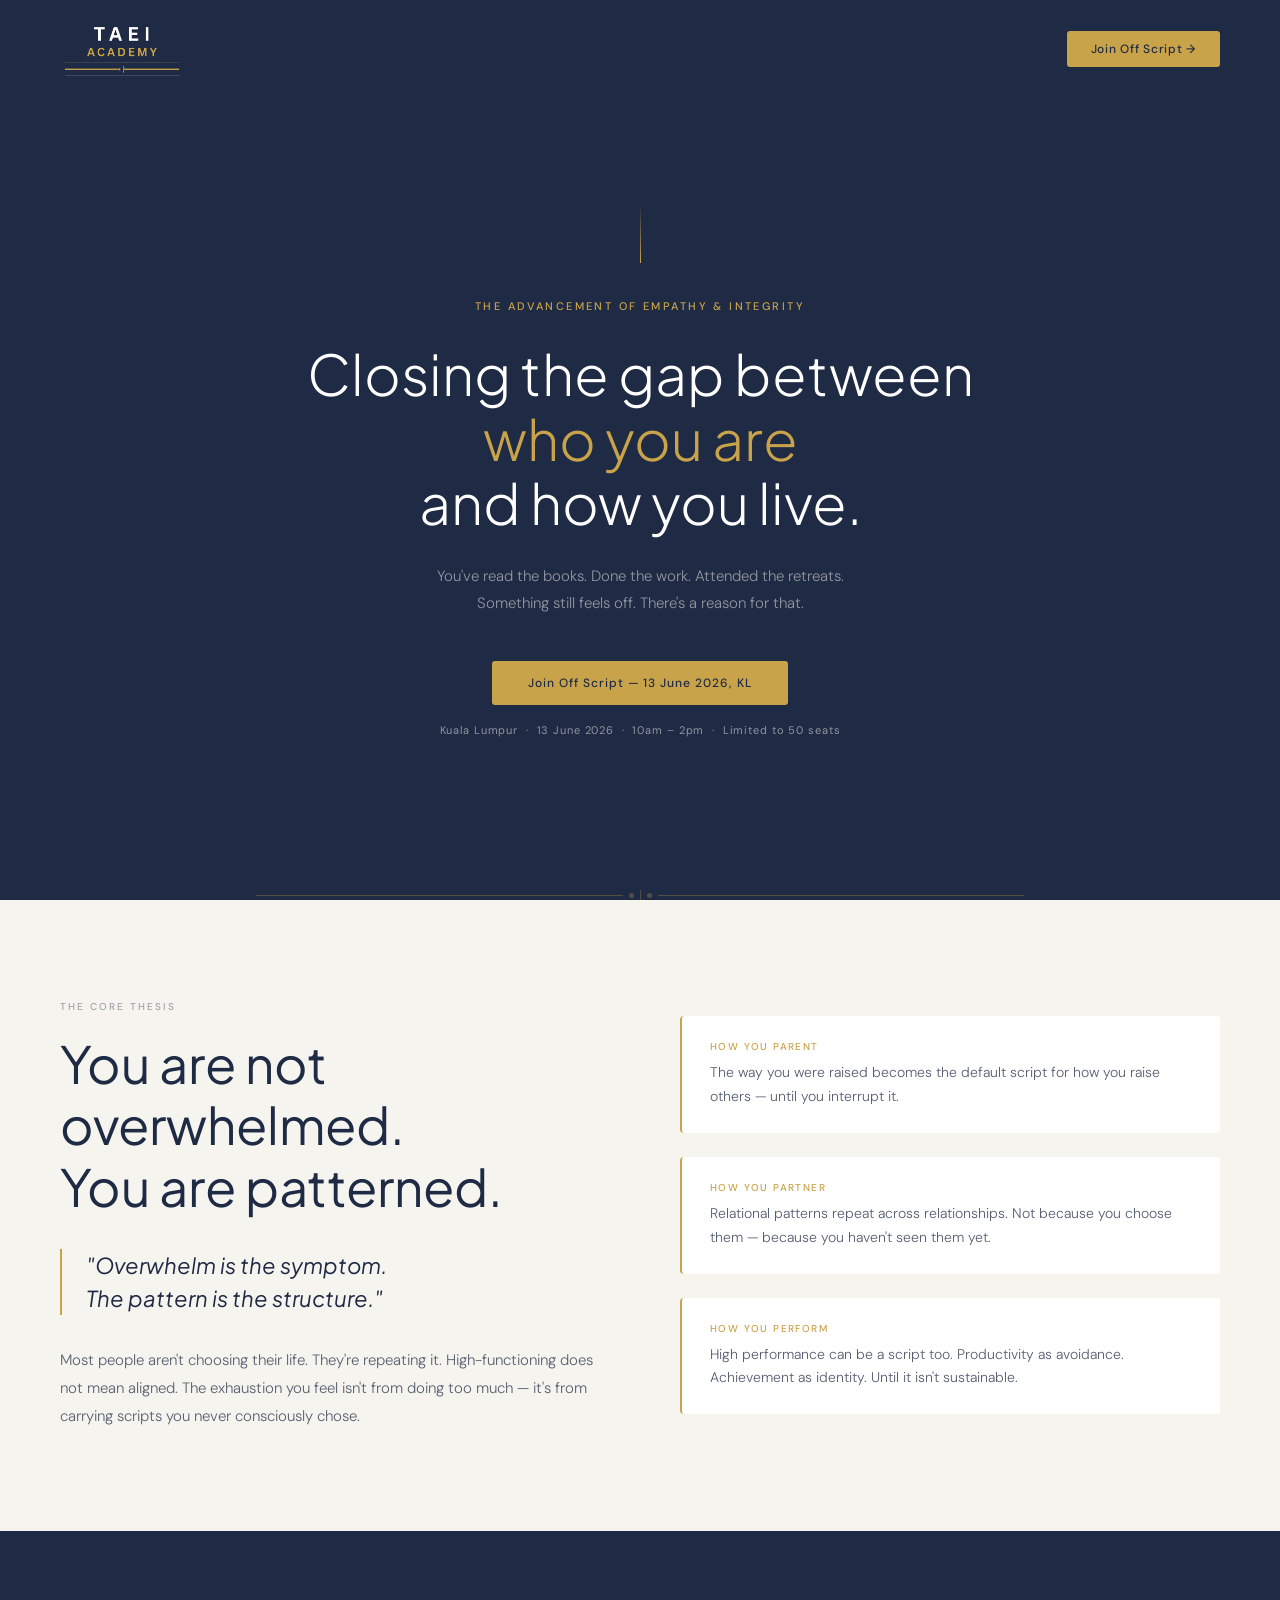
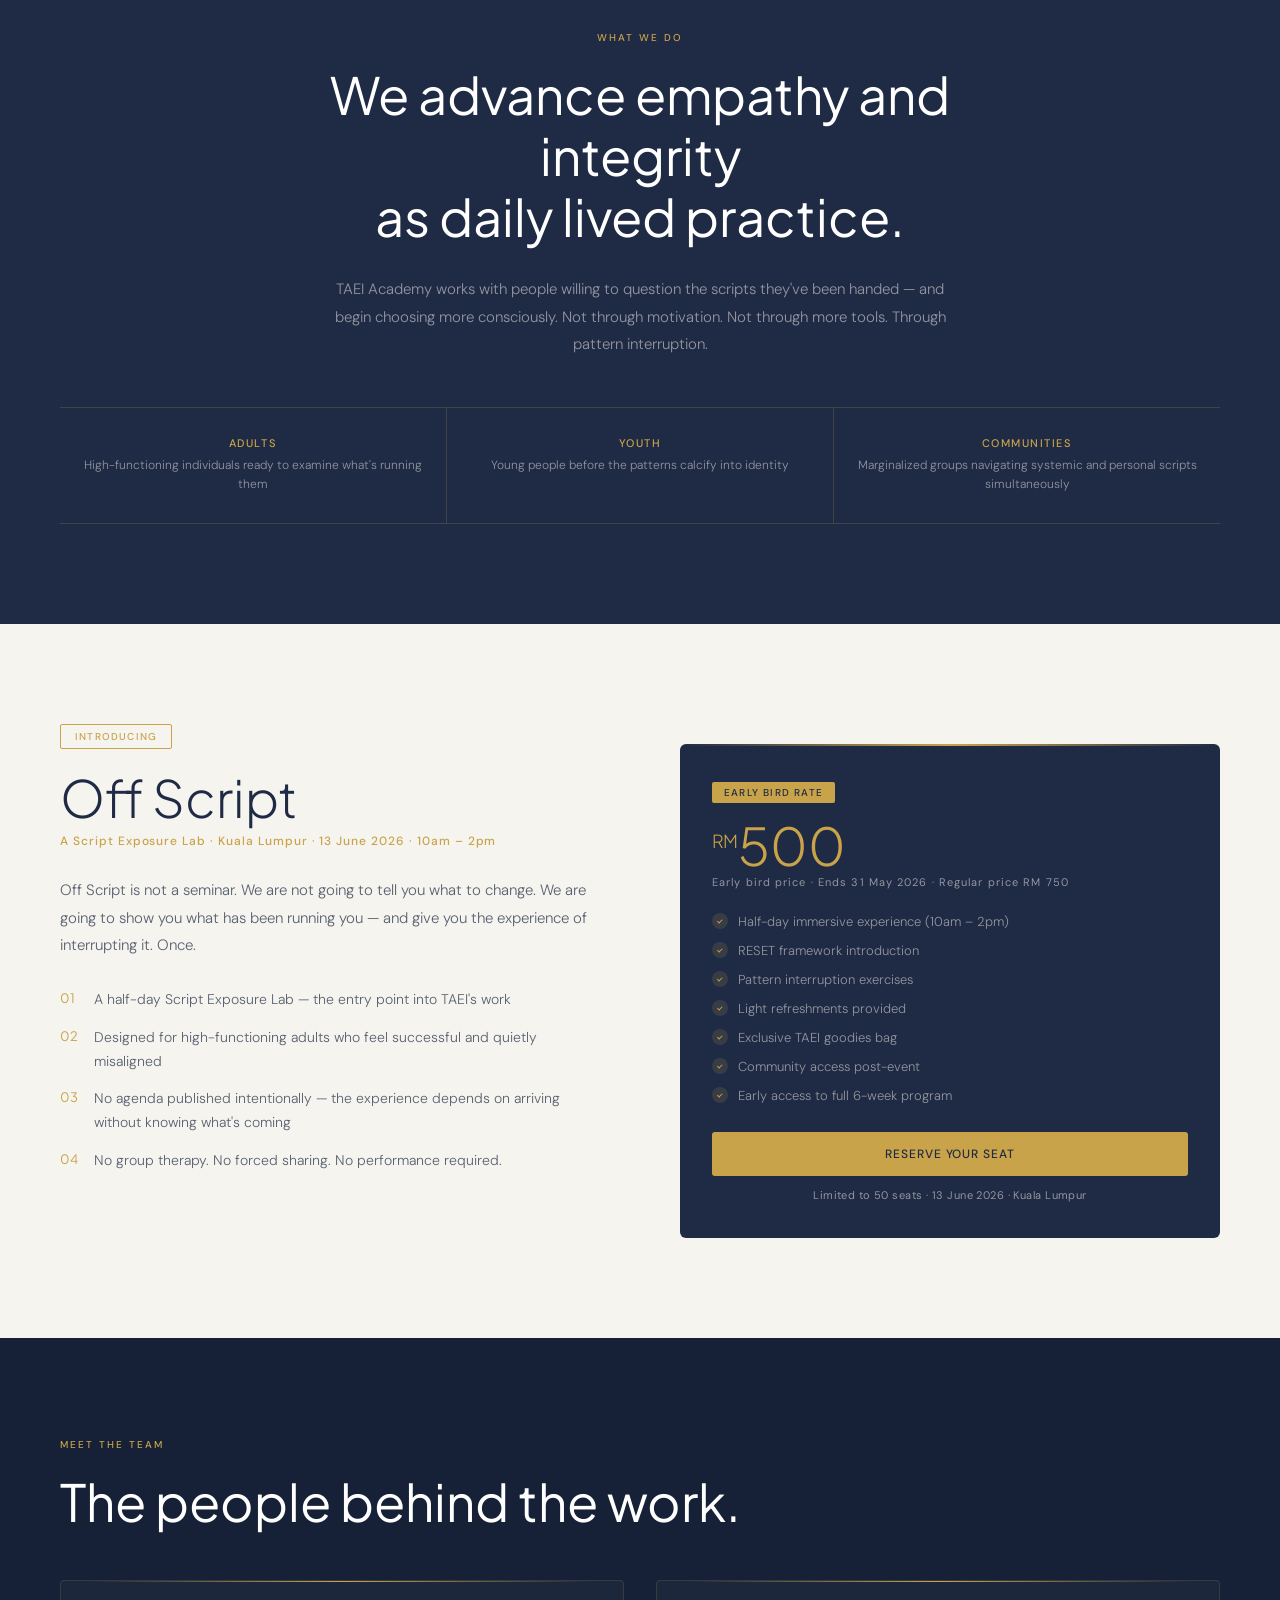
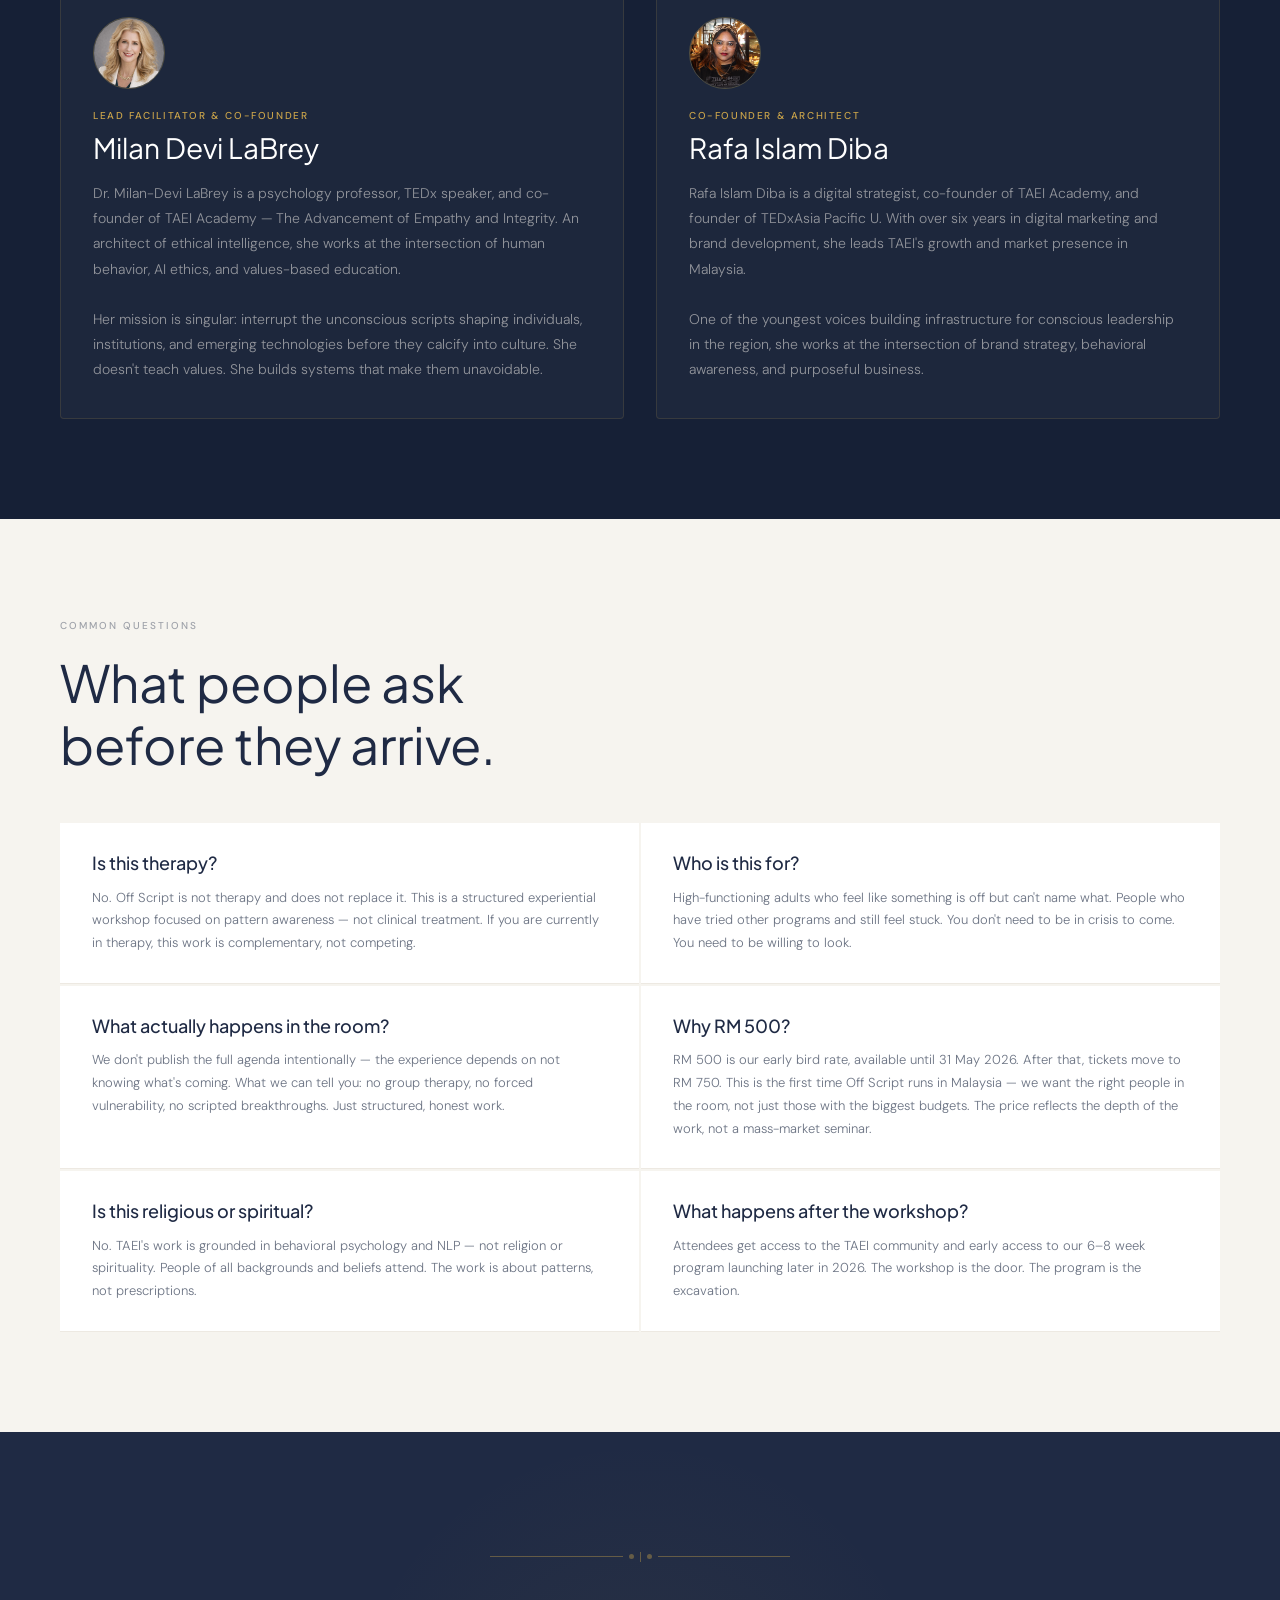
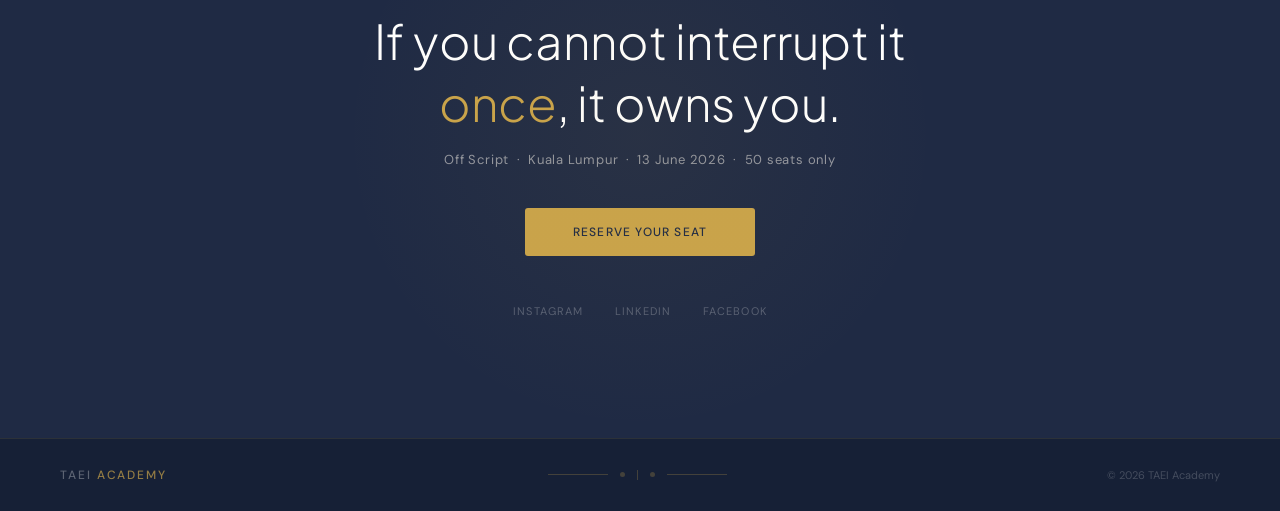
==== index.html @ b315d953 "Update event date from June 14 to June 13" ====
<!DOCTYPE html>
<html lang="en">
<head>
<meta charset="UTF-8">
<meta name="viewport" content="width=device-width, initial-scale=1.0">
<meta name="description" content="TAEI Academy — Closing the gap between who you are and how you live. Off Script workshop — 13 June 2026, Kuala Lumpur.">
<meta name="keywords" content="TAEI Academy, Off Script, pattern interruption, Kuala Lumpur, personal development, NLP, coaching, Malaysia">
<meta property="og:title" content="TAEI Academy — Closing the gap between who you are and how you live.">
<meta property="og:description" content="Off Script is a Script Exposure Lab for high-functioning adults. 13 June 2026, Kuala Lumpur. Early bird: RM 500.">
<meta property="og:image" content="images/logo-dark.png">
<meta property="og:type" content="website">
<title>TAEI Academy</title>
<link rel="icon" type="image/png" href="images/logo-light.png">
<link href="https://fonts.googleapis.com/css2?family=Plus+Jakarta+Sans:ital,wght@0,300;0,400;0,500;0,600;1,300;1,400&family=DM+Sans:opsz,wght@9..40,300;9..40,400;9..40,500&display=swap" rel="stylesheet">
<link rel="stylesheet" href="style.css">
</head>
<body>

<!-- NAV -->
<nav id="navbar">
  <a href="#hero" class="nav-logo">
    <!-- Logo: dark version for nav (white/gold). Replace src if you rename the file. -->
    <img src="images/logo-dark.png" alt="TAEI Academy" class="nav-logo-img">
  </a>
  <a href="#offscript" class="nav-cta">Join Off Script →</a>
</nav>

<!-- HERO -->
<section id="hero">
  <div class="hero-rule"></div>
  <p class="hero-overline">The Advancement of Empathy &amp; Integrity</p>
  <h1 class="hero-headline">
  Closing the gap between<br>
  <em>who you are</em><br>
  and how you live.
  </h1>
  <p class="hero-sub">
    You've read the books. Done the work. Attended the retreats.<br>
    Something still feels off. There's a reason for that.
  </p>
  <a href="#offscript" class="hero-btn">Join Off Script — 13 June 2026, KL</a>
  <p class="hero-meta">Kuala Lumpur &nbsp;·&nbsp; 13 June 2026 &nbsp;·&nbsp; 10am – 2pm &nbsp;·&nbsp; Limited to 50 seats</p>
  <div class="hero-bottom-rule">
    <div class="hr-line"></div>
    <div class="hr-dot"></div>
    <div class="hr-tick"></div>
    <div class="hr-dot"></div>
    <div class="hr-line"></div>
  </div>
</section>

<!-- PATTERN -->
<section id="pattern">
  <div class="pattern-left">
    <p class="overline overline-navy">The core thesis</p>
    <h2 class="section-headline section-headline-dark">You are not<br>overwhelmed.<br>You are patterned.</h2>
    <blockquote class="pattern-quote">
      "Overwhelm is the symptom.<br>The pattern is the structure."
    </blockquote>
    <p class="body-text body-dark max-prose">
      Most people aren't choosing their life. They're repeating it. High-functioning does not mean aligned. The exhaustion you feel isn't from doing too much — it's from carrying scripts you never consciously chose.
    </p>
  </div>
  <div class="pattern-right">
    <div class="pattern-card">
      <div class="pattern-card-label">How you parent</div>
      <div class="pattern-card-text">The way you were raised becomes the default script for how you raise others — until you interrupt it.</div>
    </div>
    <div class="pattern-card">
      <div class="pattern-card-label">How you partner</div>
      <div class="pattern-card-text">Relational patterns repeat across relationships. Not because you choose them — because you haven't seen them yet.</div>
    </div>
    <div class="pattern-card">
      <div class="pattern-card-label">How you perform</div>
      <div class="pattern-card-text">High performance can be a script too. Productivity as avoidance. Achievement as identity. Until it isn't sustainable.</div>
    </div>
  </div>
</section>

<!-- ABOUT -->
<section id="about">
  <div class="about-body">
    <p class="overline overline-gold">What we do</p>
    <h2 class="section-headline section-headline-light">We advance empathy and integrity<br>as daily lived practice.</h2>
    <p class="body-text body-light">
      TAEI Academy works with people willing to question the scripts they've been handed — and begin choosing more consciously. Not through motivation. Not through more tools. Through pattern interruption.
    </p>
  </div>
  <div class="about-pillars">
    <div class="pillar">
      <div class="pillar-name">Adults</div>
      <div class="pillar-desc">High-functioning individuals ready to examine what's running them</div>
    </div>
    <div class="pillar">
      <div class="pillar-name">Youth</div>
      <div class="pillar-desc">Young people before the patterns calcify into identity</div>
    </div>
    <div class="pillar">
      <div class="pillar-name">Communities</div>
      <div class="pillar-desc">Marginalized groups navigating systemic and personal scripts simultaneously</div>
    </div>
  </div>
</section>

<!-- OFF SCRIPT -->
<section id="offscript">
  <div class="offscript-left">
    <span class="offscript-tag">Introducing</span>
    <h2 class="offscript-title">Off Script</h2>
    <p class="offscript-subtitle">A Script Exposure Lab · Kuala Lumpur · 13 June 2026 · 10am – 2pm</p>
    <p class="body-text body-dark">
      Off Script is not a seminar. We are not going to tell you what to change. We are going to show you what has been running you — and give you the experience of interrupting it. Once.
    </p>
    <div class="offscript-details">
      <div class="detail-row">
        <span class="detail-num">01</span>
        <span class="detail-text">A half-day Script Exposure Lab — the entry point into TAEI's work</span>
      </div>
      <div class="detail-row">
        <span class="detail-num">02</span>
        <span class="detail-text">Designed for high-functioning adults who feel successful and quietly misaligned</span>
      </div>
      <div class="detail-row">
        <span class="detail-num">03</span>
        <span class="detail-text">No agenda published intentionally — the experience depends on arriving without knowing what's coming</span>
      </div>
      <div class="detail-row">
        <span class="detail-num">04</span>
        <span class="detail-text">No group therapy. No forced sharing. No performance required.</span>
      </div>
    </div>
  </div>
  <div class="offscript-right">
    <div class="ticket-box">
      <div class="ticket-early-bird">Early Bird Rate</div>
      <div class="ticket-price"><span class="ticket-currency">RM</span>500</div>
      <div class="ticket-label">Early bird price · Ends 31 May 2026 · Regular price RM 750</div>
      <div class="ticket-feature"><div class="tick"></div><span class="ticket-feature-text">Half-day immersive experience (10am – 2pm)</span></div>
      <div class="ticket-feature"><div class="tick"></div><span class="ticket-feature-text">RESET framework introduction</span></div>
      <div class="ticket-feature"><div class="tick"></div><span class="ticket-feature-text">Pattern interruption exercises</span></div>
      <div class="ticket-feature"><div class="tick"></div><span class="ticket-feature-text">Light refreshments provided</span></div>
      <div class="ticket-feature"><div class="tick"></div><span class="ticket-feature-text">Exclusive TAEI goodies bag</span></div>
      <div class="ticket-feature"><div class="tick"></div><span class="ticket-feature-text">Community access post-event</span></div>
      <div class="ticket-feature"><div class="tick"></div><span class="ticket-feature-text">Early access to full 6-week program</span></div>
      <!-- REPLACE href="#" WITH YOUR EVENTBRITE OR PEATIX LINK -->
      <a href="#" class="ticket-btn">RESERVE YOUR SEAT</a>
      <p class="ticket-note">Limited to 50 seats · 13 June 2026 · Kuala Lumpur</p>
    </div>
  </div>
</section>

<!-- TEAM -->
<section id="team">
  <div class="team-header">
    <p class="overline overline-gold">Meet the team</p>
    <h2 class="section-headline section-headline-light">The people behind the work.</h2>
  </div>
  <div class="team-grid">
    <div class="team-card">
      <img src="images/milan.png" alt="Milan Devi Labrey" class="team-photo-img">
      <div class="team-role">Lead Facilitator &amp; Co-Founder</div>
      <div class="team-name">Milan Devi LaBrey</div>
      <!-- REPLACE WITH MILAN'S UPDATED BIO -->
      <p class="team-bio">
        Dr. Milan-Devi LaBrey is a psychology professor, TEDx speaker, and co-founder of TAEI Academy — The Advancement of Empathy and Integrity. An architect of ethical intelligence, she works at the intersection of human behavior, AI ethics, and values-based education. <br><br>
        Her mission is singular: interrupt the unconscious scripts shaping individuals, institutions, and emerging technologies before they calcify into culture. She doesn't teach values. She builds systems that make them unavoidable.
      </p>
    </div>
    <div class="team-card">
      <img src="images/rafa.png" alt="Rafa Islam Diba" class="team-photo-img">
      <div class="team-role">Co-Founder &amp; Architect</div>
      <div class="team-name">Rafa Islam Diba</div>
      <p class="team-bio">
        Rafa Islam Diba is a digital strategist, co-founder of TAEI Academy, and founder of TEDxAsia Pacific U. With over six years in digital marketing and brand development, she leads TAEI's growth and market presence in Malaysia. <br><br>
        One of the youngest voices building infrastructure for conscious leadership in the region, she works at the intersection of brand strategy, behavioral awareness, and purposeful business.
      </p>
    </div>
  </div>
</section>

<!-- FAQ -->
<section id="faq">
  <p class="overline overline-navy">Common questions</p>
  <h2 class="section-headline section-headline-dark">What people ask<br>before they arrive.</h2>
  <div class="faq-grid">
    <div class="faq-item">
      <div class="faq-q">Is this therapy?</div>
      <div class="faq-a">No. Off Script is not therapy and does not replace it. This is a structured experiential workshop focused on pattern awareness — not clinical treatment. If you are currently in therapy, this work is complementary, not competing.</div>
    </div>
    <div class="faq-item">
      <div class="faq-q">Who is this for?</div>
      <div class="faq-a">High-functioning adults who feel like something is off but can't name what. People who have tried other programs and still feel stuck. You don't need to be in crisis to come. You need to be willing to look.</div>
    </div>
    <div class="faq-item">
      <div class="faq-q">What actually happens in the room?</div>
      <div class="faq-a">We don't publish the full agenda intentionally — the experience depends on not knowing what's coming. What we can tell you: no group therapy, no forced vulnerability, no scripted breakthroughs. Just structured, honest work.</div>
    </div>
    <div class="faq-item">
      <div class="faq-q">Why RM 500?</div>
      <div class="faq-a">RM 500 is our early bird rate, available until 31 May 2026. After that, tickets move to RM 750. This is the first time Off Script runs in Malaysia — we want the right people in the room, not just those with the biggest budgets. The price reflects the depth of the work, not a mass-market seminar.</div>
    </div>
    <div class="faq-item">
      <div class="faq-q">Is this religious or spiritual?</div>
      <div class="faq-a">No. TAEI's work is grounded in behavioral psychology and NLP — not religion or spirituality. People of all backgrounds and beliefs attend. The work is about patterns, not prescriptions.</div>
    </div>
    <div class="faq-item">
      <div class="faq-q">What happens after the workshop?</div>
      <div class="faq-a">Attendees get access to the TAEI community and early access to our 6–8 week program launching later in 2026. The workshop is the door. The program is the excavation.</div>
    </div>
  </div>
</section>

<!-- FINAL CTA -->
<section id="cta">
  <div class="cta-rule">
    <div class="hr-line"></div>
    <div class="hr-dot"></div>
    <div class="hr-tick"></div>
    <div class="hr-dot"></div>
    <div class="hr-line"></div>
  </div>
  <h2 class="cta-hl">If you cannot interrupt it <em>once</em>, it owns you.</h2>
  <p class="cta-sub">Off Script &nbsp;·&nbsp; Kuala Lumpur &nbsp;·&nbsp; 13 June 2026 &nbsp;·&nbsp; 50 seats only</p>
  <!-- REPLACE href="#" WITH YOUR EVENTBRITE OR PEATIX LINK -->
  <a href="#" class="cta-btn-main">RESERVE YOUR SEAT</a>
  <div class="cta-socials">
    <a href="https://instagram.com/taeiacademy" class="cta-social" target="_blank">Instagram</a>
    <a href="https://linkedin.com/company/taeiacademy" class="cta-social" target="_blank">LinkedIn</a>
    <a href="https://facebook.com/taeiacademy" class="cta-social" target="_blank">Facebook</a>
  </div>
</section>

<!-- FOOTER -->
<footer>
  <div class="footer-logo">TAEI <span>ACADEMY</span></div>
  <div class="footer-rule">
    <div class="hr-line" style="width:60px;"></div>
    <div class="hr-dot"></div>
    <div class="hr-tick"></div>
    <div class="hr-dot"></div>
    <div class="hr-line" style="width:60px;"></div>
  </div>
  <div class="footer-copy">© 2026 TAEI Academy</div>
</footer>

<script src="script.js"></script>
</body>
</html>
---- style.css ----
/* ── RESET & BASE ── */
*, *::before, *::after { box-sizing: border-box; margin: 0; padding: 0; }

:root {
  --navy: #1f2a44;
  --navy-deep: #162036;
  --gold: #c9a34a;
  --gold-light: #e0c070;
  --cream: #f6f4ef;
  --cream-dark: #ede9e2;
  --white: #FFFFFF;
  --text-muted: rgba(242,239,233,0.55);
  --text-muted-dark: rgba(28,40,64,0.5);
}

html { scroll-behavior: smooth; }

body {
  font-family: 'DM Sans', sans-serif;
  background: var(--navy);
  color: var(--white);
  overflow-x: hidden;
}

/* ── NAV ── */
nav {
  position: fixed; top: 0; left: 0; right: 0; z-index: 100;
  display: flex; align-items: center; justify-content: space-between;
  padding: 14px 60px;
  transition: background 0.4s, backdrop-filter 0.4s;
}
nav.scrolled {
  background: rgba(20,29,48,0.97);
  backdrop-filter: blur(8px);
}
.nav-logo {
  font-family: 'DM Sans', sans-serif;
  font-size: 13px; font-weight: 500;
  letter-spacing: 0.18em; color: var(--white);
  text-decoration: none;
}
.nav-logo span { color: var(--gold); }
.nav-logo-img {
  height: 70px;
  width: auto;
  display: block;
  object-fit: contain;
}
.nav-cta {
  font-size: 12px; font-weight: 500; letter-spacing: 0.06em;
  color: var(--navy); background: var(--gold);
  padding: 10px 24px; border-radius: 3px;
  text-decoration: none; transition: background 0.2s, transform 0.2s;
}
.nav-cta:hover { background: var(--gold-light); transform: translateY(-1px); }

/* ── SHARED ── */
section { padding: 100px 60px; }

.overline {
  font-size: 10px; font-weight: 500;
  letter-spacing: 0.2em; text-transform: uppercase; margin-bottom: 20px;
}
.overline-gold { color: var(--gold); }
.overline-navy { color: var(--navy); opacity: 0.4; }

.section-headline {
  font-family: 'Plus Jakarta Sans', sans-serif;
  font-size: clamp(32px, 4vw, 52px);
  font-weight: 400; line-height: 1.2;
  margin-bottom: 28px;
}
.section-headline-dark { color: var(--navy); }
.section-headline-light { color: var(--white); }

.body-text { font-size: 15px; font-weight: 300; line-height: 1.85; }
.body-dark { color: rgba(28,40,64,0.72); }
.body-light { color: var(--text-muted); }
.max-prose { max-width: 580px; }

/* Divider elements */
.hr-line { flex: 1; height: 1px; background: var(--gold); }
.hr-dot { width: 5px; height: 5px; border-radius: 50%; background: var(--gold); margin: 0 6px; }
.hr-tick { width: 1px; height: 10px; background: var(--gold); }

/* ── HERO ── */
#hero {
  min-height: 100vh;
  display: flex; flex-direction: column;
  justify-content: center; align-items: center;
  text-align: center;
  padding: 120px 40px 80px;
  position: relative;
  background: var(--navy);
  overflow: hidden;
}
.hero-rule {
  width: 1px; height: 60px;
  background: linear-gradient(to bottom, transparent, var(--gold));
  margin: 0 auto 36px;
  animation: fadeDown 1s ease 0.2s both;
}
.hero-overline {
  font-size: 11px; font-weight: 500; letter-spacing: 0.22em;
  color: var(--gold); text-transform: uppercase;
  margin-bottom: 28px;
  animation: fadeUp 0.8s ease 0.4s both;
}
.hero-headline {
  font-family: 'Plus Jakarta Sans', sans-serif;
  font-size: clamp(32px, 4.5vw, 56px);
  font-weight: 300; line-height: 1.15;
  color: var(--white);
  max-width: 780px;
  margin-bottom: 28px;
  animation: fadeUp 0.8s ease 0.5s both;
}
.hero-headline em { color: var(--gold); font-style: normal; }
.hero-sub {
  font-size: 15px; font-weight: 300; line-height: 1.8;
  color: var(--text-muted);
  max-width: 500px; margin: 0 auto 44px;
  animation: fadeUp 0.8s ease 0.6s both;
}
.hero-btn {
  display: inline-block;
  font-size: 12px; font-weight: 500; letter-spacing: 0.08em;
  color: var(--navy); background: var(--gold);
  padding: 14px 36px; border-radius: 3px;
  text-decoration: none; transition: all 0.2s;
  animation: fadeUp 0.8s ease 0.7s both;
}
.hero-btn:hover { background: var(--gold-light); transform: translateY(-1px); }
.hero-meta {
  margin-top: 18px; font-size: 11px; letter-spacing: 0.08em;
  color: var(--text-muted);
  animation: fadeUp 0.8s ease 0.8s both;
}
.hero-bottom-rule {
  position: absolute; bottom: 0; left: 50%; transform: translateX(-50%);
  display: flex; align-items: center;
  width: 60%; opacity: 0.3;
}

/* ── PATTERN ── */
#pattern {
  background: var(--cream);
  display: grid; grid-template-columns: 1fr 1fr;
  gap: 80px; align-items: center;
}
.pattern-quote {
  border-left: 2px solid var(--gold);
  padding-left: 24px; margin: 32px 0;
  font-family: 'Plus Jakarta Sans', sans-serif;
  font-size: 22px; font-style: italic; font-weight: 400;
  color: var(--navy); line-height: 1.5;
}
.pattern-right { display: flex; flex-direction: column; gap: 24px; }
.pattern-card {
  background: var(--white); border-radius: 4px;
  padding: 24px 28px;
  border-left: 2px solid var(--gold);
}
.pattern-card-label {
  font-size: 10px; font-weight: 500; letter-spacing: 0.14em;
  color: var(--gold); text-transform: uppercase; margin-bottom: 8px;
}
.pattern-card-text {
  font-size: 14px; font-weight: 300; line-height: 1.7;
  color: rgba(28,40,64,0.75);
}

/* ── ABOUT ── */
#about {
  background: var(--navy);
  text-align: center;
}
.about-body { max-width: 640px; margin: 0 auto; }
.about-body .section-headline { margin-bottom: 28px; }
.about-pillars {
  display: flex; justify-content: center;
  margin-top: 48px;
  border-top: 1px solid rgba(201,168,76,0.2);
  border-bottom: 1px solid rgba(201,168,76,0.2);
}
.pillar {
  flex: 1; padding: 28px 20px; text-align: center;
  border-right: 1px solid rgba(201,168,76,0.2);
}
.pillar:last-child { border-right: none; }
.pillar-name {
  font-size: 11px; font-weight: 500; letter-spacing: 0.14em;
  color: var(--gold); text-transform: uppercase; margin-bottom: 6px;
}
.pillar-desc { font-size: 12px; font-weight: 300; color: var(--text-muted); line-height: 1.6; }

/* ── OFF SCRIPT ── */
#offscript {
  background: var(--cream);
  display: grid; grid-template-columns: 1fr 1fr;
  gap: 80px; align-items: start;
}
.offscript-tag {
  display: inline-block;
  font-size: 10px; font-weight: 500; letter-spacing: 0.12em;
  color: var(--gold); border: 1px solid var(--gold);
  padding: 5px 14px; border-radius: 2px;
  text-transform: uppercase; margin-bottom: 20px;
}
.offscript-title {
  font-family: 'Plus Jakarta Sans', sans-serif;
  font-size: clamp(36px, 4vw, 56px);
  font-weight: 300; color: var(--navy);
  line-height: 1.1; margin-bottom: 8px;
}
.offscript-subtitle {
  font-size: 12px; font-weight: 500; letter-spacing: 0.08em;
  color: var(--gold); margin-bottom: 28px;
}
.offscript-details { display: flex; flex-direction: column; gap: 14px; margin-top: 28px; }
.detail-row { display: flex; align-items: flex-start; gap: 14px; }
.detail-num {
  font-family: 'Plus Jakarta Sans', sans-serif;
  font-size: 13px; color: var(--gold); min-width: 20px; margin-top: 2px;
}
.detail-text { font-size: 14px; font-weight: 300; line-height: 1.7; color: rgba(28,40,64,0.72); }
.offscript-right { padding-top: 20px; }
.ticket-box {
  background: var(--navy); border-radius: 6px;
  padding: 36px 32px; position: relative; overflow: hidden;
}
.ticket-box::before {
  content: ''; position: absolute; top: 0; left: 0; right: 0; height: 2px;
  background: linear-gradient(to right, transparent, var(--gold), transparent);
}
.ticket-early-bird {
  display: inline-block;
  font-size: 10px; font-weight: 500; letter-spacing: 0.12em;
  text-transform: uppercase; color: var(--navy);
  background: var(--gold); padding: 4px 12px;
  border-radius: 2px; margin-bottom: 16px;
}
.ticket-price {
  font-family: 'Plus Jakarta Sans', sans-serif;
  font-size: 52px; font-weight: 300; color: var(--gold);
  line-height: 1; margin-bottom: 4px;
}
.ticket-currency { font-size: 18px; vertical-align: super; }
.ticket-label {
  font-size: 11px; color: var(--text-muted);
  letter-spacing: 0.1em; margin-bottom: 24px;
}
.ticket-feature { display: flex; align-items: center; gap: 10px; margin-bottom: 12px; }
.tick {
  width: 16px; height: 16px; border-radius: 50%;
  background: rgba(201,168,76,0.15);
  display: flex; align-items: center; justify-content: center; flex-shrink: 0;
}
.tick::after {
  content: ''; width: 5px; height: 3px;
  border-left: 1.5px solid var(--gold);
  border-bottom: 1.5px solid var(--gold);
  transform: rotate(-45deg) translateY(-1px);
}
.ticket-feature-text { font-size: 13px; font-weight: 300; color: var(--text-muted); }
.ticket-btn {
  display: block; width: 100%; text-align: center;
  margin-top: 28px; padding: 14px;
  background: var(--gold); color: var(--navy);
  font-size: 12px; font-weight: 500; letter-spacing: 0.08em;
  border-radius: 3px; text-decoration: none; transition: all 0.2s;
}
.ticket-btn:hover { background: var(--gold-light); transform: translateY(-1px); }
.ticket-note {
  font-size: 11px; color: var(--text-muted);
  text-align: center; margin-top: 12px; letter-spacing: 0.04em;
}

/* ── TEAM ── */
#team {
  background: var(--navy-deep);
  padding: 100px 60px;
}
.team-header { margin-bottom: 48px; }
.team-grid {
  display: grid; grid-template-columns: 1fr 1fr;
  gap: 32px;
}
.team-card {
  background: rgba(255,255,255,0.03);
  border: 1px solid rgba(201,168,76,0.15);
  border-radius: 4px; padding: 36px 32px;
  position: relative;
}
.team-card::before {
  content: ''; position: absolute; top: 0; left: 32px; right: 32px; height: 1px;
  background: linear-gradient(to right, transparent, var(--gold), transparent);
}
.team-photo {
  width: 72px; height: 72px; border-radius: 50%;
  background: rgba(201,168,76,0.12);
  border: 1px solid rgba(201,168,76,0.3);
  margin-bottom: 20px;
  display: flex; align-items: center; justify-content: center;
  font-size: 10px; color: var(--gold); letter-spacing: 0.05em;
  overflow: hidden;
}
.team-photo-img {
  width: 72px; height: 72px; border-radius: 50%;
  object-fit: cover; margin-bottom: 20px;
  border: 1px solid rgba(201,168,76,0.3);
  display: block;
}
.team-role {
  font-size: 10px; font-weight: 500; letter-spacing: 0.16em;
  color: var(--gold); text-transform: uppercase; margin-bottom: 8px;
}
.team-name {
  font-family: 'Plus Jakarta Sans', sans-serif;
  font-size: 28px; font-weight: 400; color: var(--white);
  margin-bottom: 16px;
}
.team-bio { font-size: 14px; font-weight: 300; line-height: 1.8; color: var(--text-muted); }

/* ── FAQ ── */
#faq { background: var(--cream); }
.faq-grid {
  display: grid; grid-template-columns: 1fr 1fr;
  gap: 2px; margin-top: 48px;
}
.faq-item {
  background: var(--white); padding: 28px 32px;
  border-bottom: 1px solid var(--cream-dark);
}
.faq-q {
  font-family: 'Plus Jakarta Sans', sans-serif;
  font-size: 18px; font-weight: 500; color: var(--navy);
  margin-bottom: 12px; line-height: 1.3;
}
.faq-a { font-size: 13px; font-weight: 300; line-height: 1.75; color: rgba(28,40,64,0.65); }

/* ── FINAL CTA ── */
#cta {
  background: var(--navy);
  text-align: center; padding: 120px 60px;
  position: relative; overflow: hidden;
}
#cta::before {
  content: '';
  position: absolute; top: 50%; left: 50%;
  transform: translate(-50%, -50%);
  width: 600px; height: 600px; border-radius: 50%;
  background: radial-gradient(circle, rgba(201,168,76,0.06) 0%, transparent 70%);
  pointer-events: none;
}
.cta-rule {
  display: flex; align-items: center;
  max-width: 300px; margin: 0 auto 48px; opacity: 0.4;
}
.cta-hl {
  font-family: 'Plus Jakarta Sans', sans-serif;
  font-size: clamp(28px, 4vw, 48px);
  font-weight: 300; line-height: 1.3;
  color: var(--white); max-width: 580px;
  margin: 0 auto 16px;
}
.cta-hl em { color: var(--gold); font-style: normal; }
.cta-sub {
  font-size: 13px; color: var(--text-muted);
  margin-bottom: 40px; letter-spacing: 0.06em;
}
.cta-btn-main {
  display: inline-block; padding: 16px 48px;
  background: var(--gold); color: var(--navy);
  font-size: 12px; font-weight: 500; letter-spacing: 0.1em;
  border-radius: 3px; text-decoration: none;
  transition: all 0.2s; text-transform: uppercase;
}
.cta-btn-main:hover { background: var(--gold-light); transform: translateY(-2px); }
.cta-socials {
  display: flex; justify-content: center;
  gap: 32px; margin-top: 48px;
}
.cta-social {
  font-size: 11px; letter-spacing: 0.1em;
  color: rgba(255,255,255,0.25); text-decoration: none;
  text-transform: uppercase; transition: color 0.2s;
}
.cta-social:hover { color: var(--gold); }

/* ── FOOTER ── */
footer {
  background: var(--navy-deep);
  padding: 28px 60px;
  display: flex; align-items: center; justify-content: space-between;
  border-top: 1px solid rgba(201,168,76,0.12);
}
.footer-logo {
  font-size: 12px; font-weight: 500;
  letter-spacing: 0.16em; color: rgba(255,255,255,0.3);
}
.footer-logo span { color: var(--gold); opacity: 0.7; }
.footer-rule { display: flex; align-items: center; gap: 6px; opacity: 0.25; }
.footer-copy { font-size: 11px; color: rgba(255,255,255,0.2); }

/* ── ANIMATIONS ── */
@keyframes fadeUp {
  from { opacity: 0; transform: translateY(20px); }
  to { opacity: 1; transform: translateY(0); }
}
@keyframes fadeDown {
  from { opacity: 0; transform: translateY(-10px); }
  to { opacity: 1; transform: translateY(0); }
}

/* ── RESPONSIVE ── */
@media (max-width: 900px) {
  nav { padding: 18px 24px; }
  section { padding: 72px 24px; }
  #pattern { grid-template-columns: 1fr; gap: 40px; }
  #offscript { grid-template-columns: 1fr; gap: 40px; }
  .team-grid { grid-template-columns: 1fr; }
  .faq-grid { grid-template-columns: 1fr; }
  .about-pillars { flex-direction: column; }
  .pillar { border-right: none; border-bottom: 1px solid rgba(201,168,76,0.2); }
  .pillar:last-child { border-bottom: none; }
  footer { flex-direction: column; gap: 12px; text-align: center; }
  #cta { padding: 80px 24px; }
  #team { padding: 72px 24px; }
}

@media (max-width: 480px) {
  .hero-headline { font-size: 36px; }
  .hero-sub { font-size: 14px; }
  .ticket-box { padding: 24px 20px; }
  .team-card { padding: 24px 20px; }
  .faq-item { padding: 20px; }
}
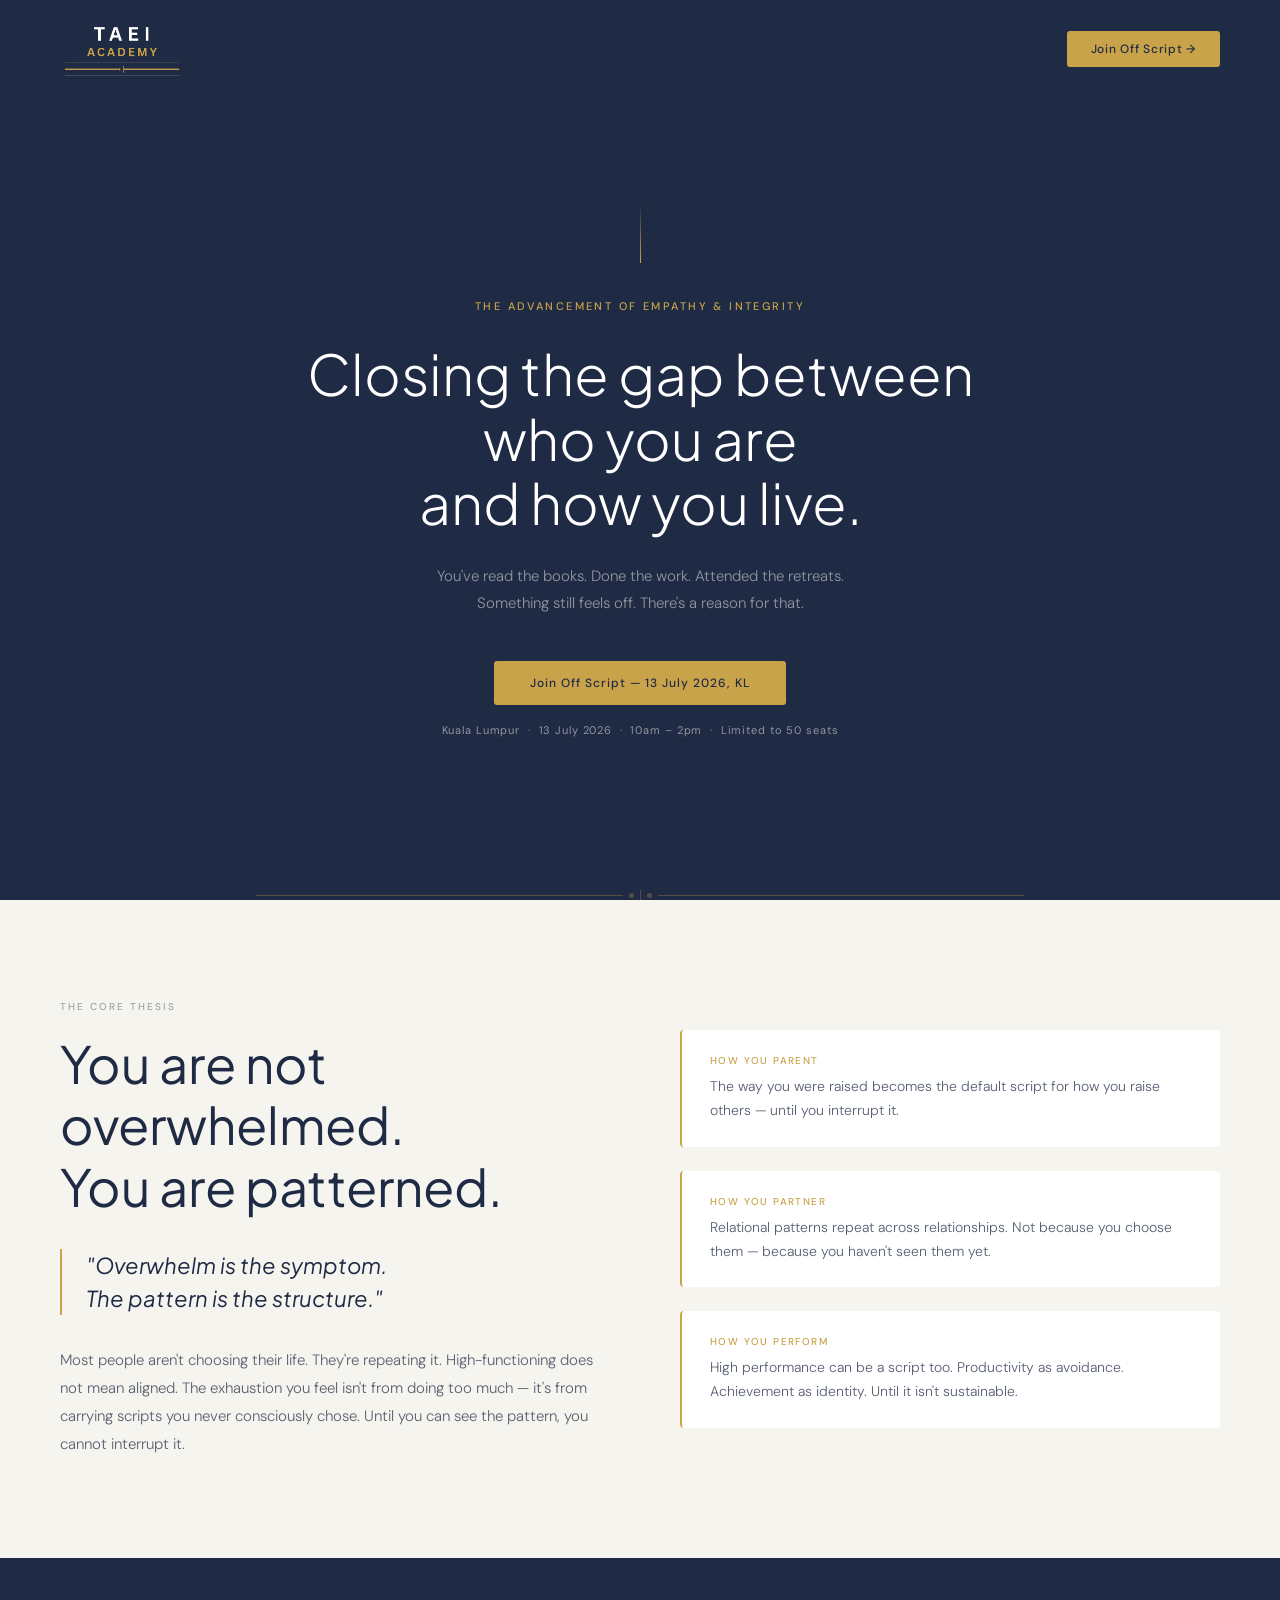
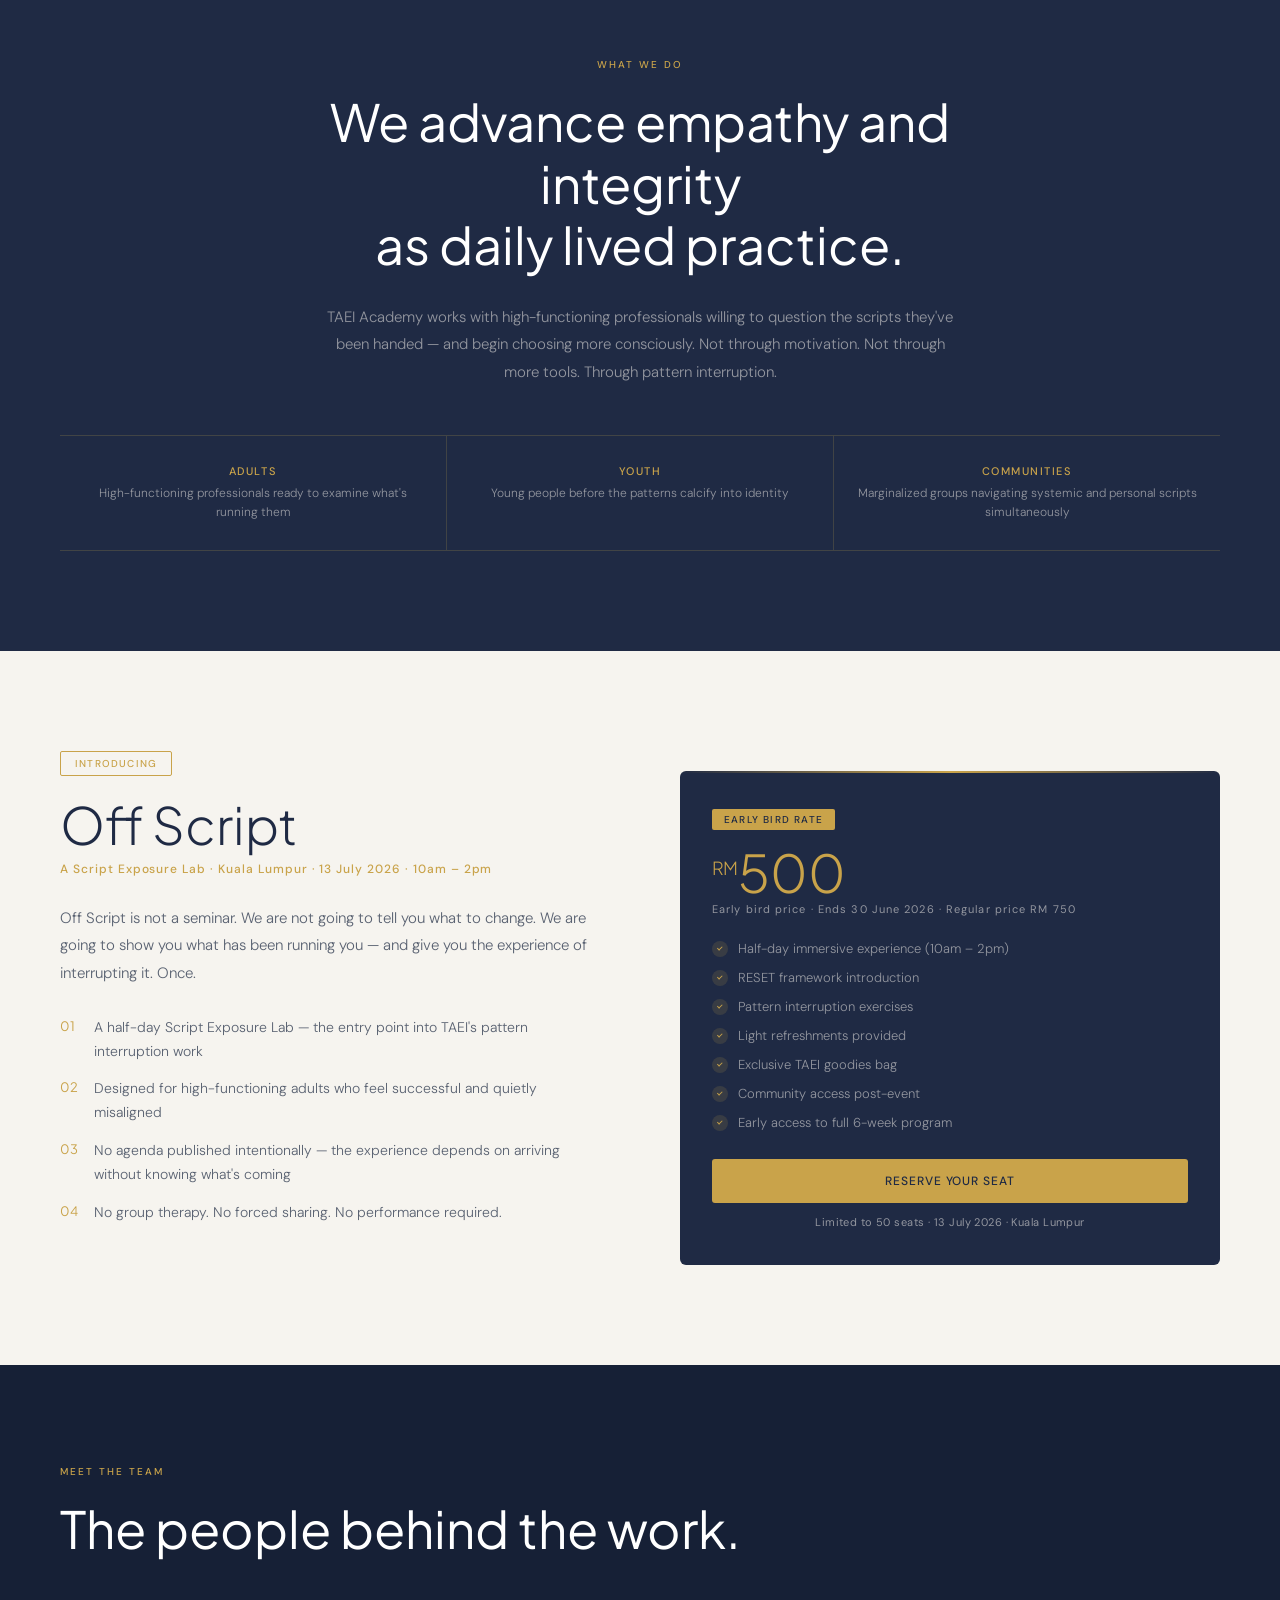
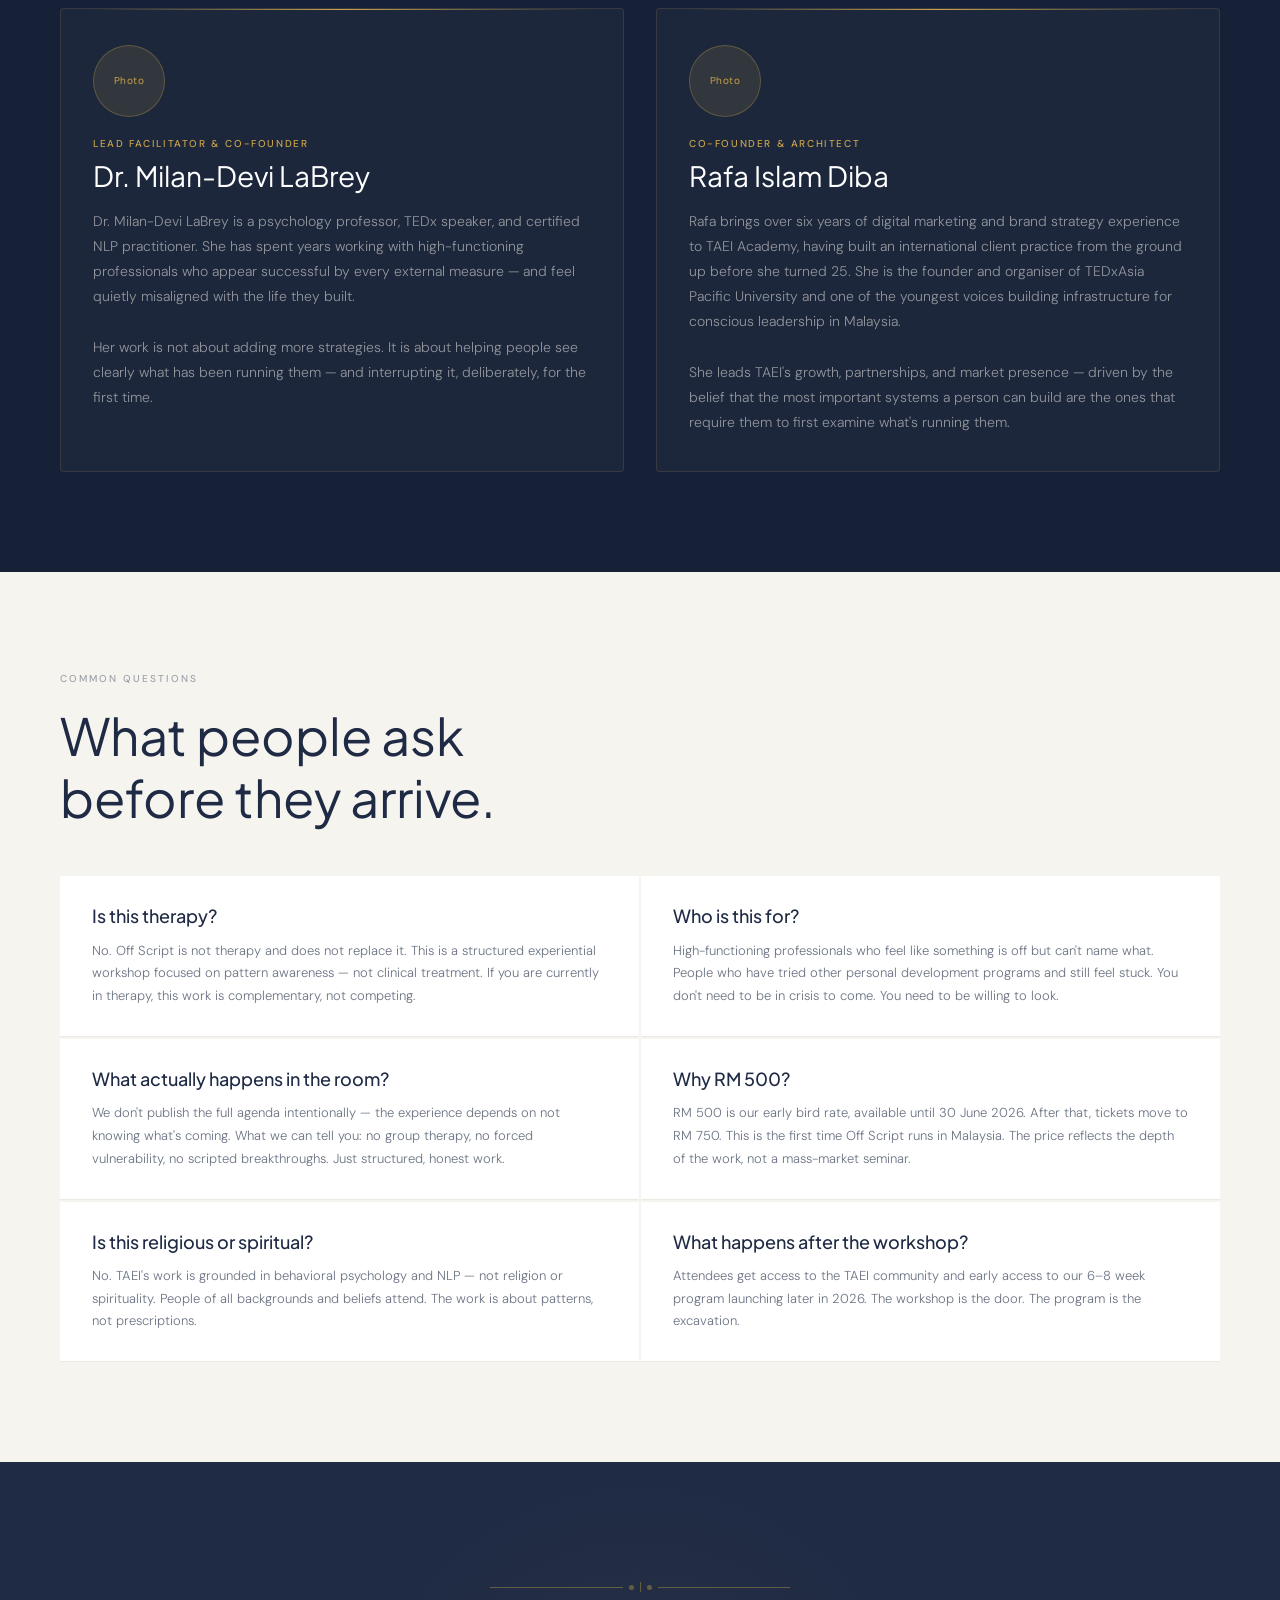
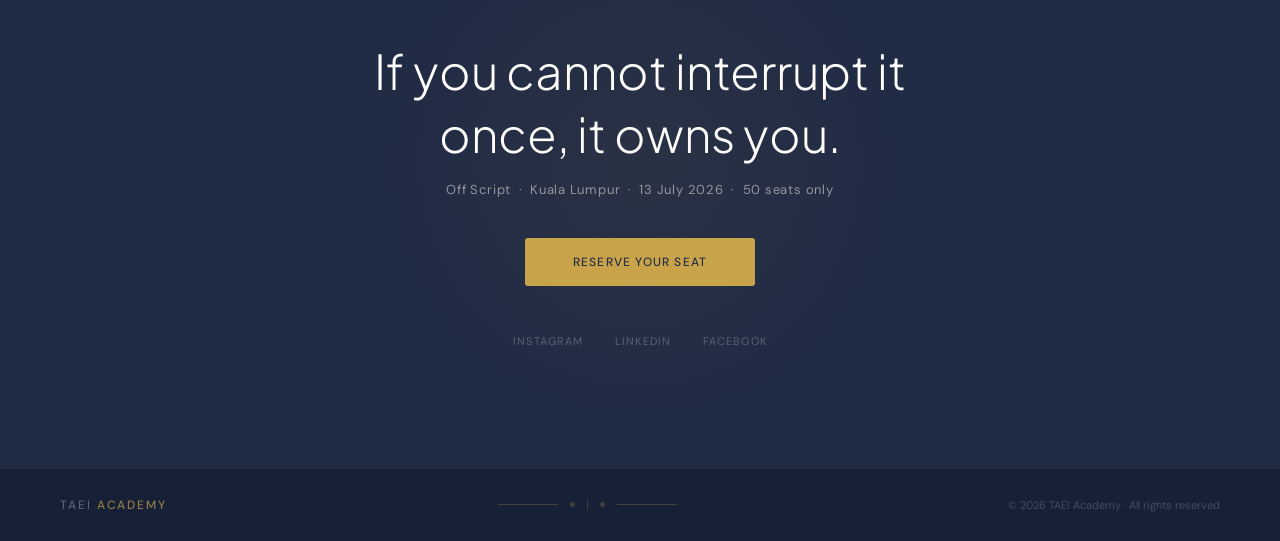
==== commit 088750cf: "Add files via upload" ====
--- a/index.html
+++ b/index.html
@@ -3,44 +3,171 @@
 <head>
 <meta charset="UTF-8">
 <meta name="viewport" content="width=device-width, initial-scale=1.0">
-<meta name="description" content="TAEI Academy — Closing the gap between who you are and how you live. Off Script workshop — 13 June 2026, Kuala Lumpur.">
-<meta name="keywords" content="TAEI Academy, Off Script, pattern interruption, Kuala Lumpur, personal development, NLP, coaching, Malaysia">
-<meta property="og:title" content="TAEI Academy — Closing the gap between who you are and how you live.">
-<meta property="og:description" content="Off Script is a Script Exposure Lab for high-functioning adults. 13 June 2026, Kuala Lumpur. Early bird: RM 500.">
-<meta property="og:image" content="images/logo-dark.png">
+
+<!-- ══ PRIMARY SEO META TAGS ══ -->
+<title>TAEI Academy | Pattern Interruption Workshop Kuala Lumpur | Off Script</title>
+<meta name="description" content="TAEI Academy helps high-functioning professionals in Kuala Lumpur see the unconscious patterns running their lives — and interrupt them. Join Off Script, our half-day Script Exposure Lab on 13 July 2026. Early bird RM 500.">
+<meta name="keywords" content="pattern interruption Malaysia, personal development workshop Kuala Lumpur, Off Script workshop KL, TAEI Academy, executive burnout KL, NLP coaching Malaysia, unconscious patterns professionals, self awareness workshop Malaysia, leadership development KL, high functioning professionals burnout">
+<meta name="author" content="TAEI Academy">
+<meta name="robots" content="index, follow">
+<link rel="canonical" href="https://www.taeiacademy.com/">
+
+<!-- ══ OPEN GRAPH — Facebook, LinkedIn ══ -->
 <meta property="og:type" content="website">
-<title>TAEI Academy</title>
+<meta property="og:url" content="https://www.taeiacademy.com/">
+<meta property="og:title" content="TAEI Academy | Pattern Interruption Workshop Kuala Lumpur">
+<meta property="og:description" content="Off Script is a half-day Script Exposure Lab for high-functioning adults in KL who feel successful by every external measure — and quietly misaligned with the life they built. 13 July 2026. Early bird RM 500.">
+<meta property="og:image" content="https://www.taeiacademy.com/images/og-image.jpg">
+<meta property="og:image:width" content="1200">
+<meta property="og:image:height" content="630">
+<meta property="og:site_name" content="TAEI Academy">
+<meta property="og:locale" content="en_MY">
+
+<!-- ══ TWITTER CARD ══ -->
+<meta name="twitter:card" content="summary_large_image">
+<meta name="twitter:title" content="TAEI Academy | Pattern Interruption Workshop KL">
+<meta name="twitter:description" content="Off Script — A Script Exposure Lab for high-functioning professionals in Kuala Lumpur. 13 July 2026. Early bird RM 500.">
+<meta name="twitter:image" content="https://www.taeiacademy.com/images/og-image.jpg">
+
+<!-- ══ SCHEMA MARKUP — Structured Data for Google ══ -->
+<script type="application/ld+json">
+{
+  "@context": "https://schema.org",
+  "@graph": [
+    {
+      "@type": "Organization",
+      "@id": "https://www.taeiacademy.com/#organization",
+      "name": "TAEI Academy",
+      "alternateName": "The Advancement of Empathy and Integrity",
+      "url": "https://www.taeiacademy.com",
+      "logo": {
+        "@type": "ImageObject",
+        "url": "https://www.taeiacademy.com/images/logo-light.png"
+      },
+      "description": "TAEI Academy advances empathy and integrity as daily lived practice through pattern interruption programs for high-functioning professionals.",
+      "foundingDate": "2026",
+      "address": {
+        "@type": "PostalAddress",
+        "addressLocality": "Kuala Lumpur",
+        "addressCountry": "MY"
+      },
+      "sameAs": [
+        "https://www.linkedin.com/company/taeiacademy",
+        "https://www.instagram.com/taeiacademy",
+        "https://www.facebook.com/taeiacademy"
+      ]
+    },
+    {
+      "@type": "Event",
+      "@id": "https://www.taeiacademy.com/#offscript-event",
+      "name": "Off Script — Script Exposure Lab",
+      "description": "A half-day Script Exposure Lab for high-functioning adults in Kuala Lumpur. Off Script is not a seminar. We are not going to tell you what to change. We are going to show you what has been running you — and give you the experience of interrupting it.",
+      "startDate": "2026-07-13T10:00:00+08:00",
+      "endDate": "2026-07-13T14:00:00+08:00",
+      "eventStatus": "https://schema.org/EventScheduled",
+      "eventAttendanceMode": "https://schema.org/OfflineEventAttendanceMode",
+      "location": {
+        "@type": "Place",
+        "name": "Kuala Lumpur",
+        "address": {
+          "@type": "PostalAddress",
+          "addressLocality": "Kuala Lumpur",
+          "addressCountry": "MY"
+        }
+      },
+      "organizer": {
+        "@type": "Organization",
+        "@id": "https://www.taeiacademy.com/#organization"
+      },
+      "performer": {
+        "@type": "Person",
+        "name": "Dr. Milan-Devi LaBrey",
+        "jobTitle": "Lead Facilitator and Co-Founder, TAEI Academy",
+        "description": "Psychology professor, TEDx speaker, and certified NLP practitioner."
+      },
+      "offers": {
+        "@type": "Offer",
+        "name": "Early Bird Ticket",
+        "price": "500",
+        "priceCurrency": "MYR",
+        "availability": "https://schema.org/InStock",
+        "validFrom": "2026-04-06",
+        "validThrough": "2026-06-30",
+        "url": "https://www.taeiacademy.com/#offscript"
+      },
+      "maximumAttendeeCapacity": 50,
+      "image": "https://www.taeiacademy.com/images/og-image.jpg"
+    },
+    {
+      "@type": "WebPage",
+      "@id": "https://www.taeiacademy.com/#webpage",
+      "url": "https://www.taeiacademy.com",
+      "name": "TAEI Academy | Pattern Interruption Workshop Kuala Lumpur",
+      "description": "TAEI Academy helps high-functioning professionals in KL see the unconscious patterns running their lives. Join Off Script — 13 July 2026.",
+      "isPartOf": {
+        "@id": "https://www.taeiacademy.com/#organization"
+      }
+    },
+    {
+      "@type": "Person",
+      "@id": "https://www.taeiacademy.com/#milan",
+      "name": "Dr. Milan-Devi LaBrey",
+      "jobTitle": "Lead Facilitator and Co-Founder",
+      "worksFor": {
+        "@id": "https://www.taeiacademy.com/#organization"
+      },
+      "description": "Psychology professor, TEDx speaker, NLP practitioner, and co-founder of TAEI Academy. Author of a forthcoming book on the scripts we inherit and the love we have yet to choose."
+    },
+    {
+      "@type": "Person",
+      "@id": "https://www.taeiacademy.com/#rafa",
+      "name": "Rafa Islam Diba",
+      "jobTitle": "Co-Founder and Architect",
+      "worksFor": {
+        "@id": "https://www.taeiacademy.com/#organization"
+      },
+      "description": "Digital strategist, founder of TEDxAsia Pacific University, and co-founder of TAEI Academy. Leads TAEI's growth and market presence in Malaysia."
+    }
+  ]
+}
+</script>
+
+<!-- ══ FAVICON ══ -->
 <link rel="icon" type="image/png" href="images/logo-light.png">
+<link rel="apple-touch-icon" href="images/logo-light.png">
+
+<!-- ══ FONTS ══ -->
 <link href="https://fonts.googleapis.com/css2?family=Plus+Jakarta+Sans:ital,wght@0,300;0,400;0,500;0,600;1,300;1,400&family=DM+Sans:opsz,wght@9..40,300;9..40,400;9..40,500&display=swap" rel="stylesheet">
+
+<!-- ══ STYLESHEET ══ -->
 <link rel="stylesheet" href="style.css">
 </head>
 <body>
 
-<!-- NAV -->
-<nav id="navbar">
-  <a href="#hero" class="nav-logo">
-    <!-- Logo: dark version for nav (white/gold). Replace src if you rename the file. -->
-    <img src="images/logo-dark.png" alt="TAEI Academy" class="nav-logo-img">
+<!-- ══ NAV ══ -->
+<nav id="navbar" aria-label="Main navigation">
+  <a href="#hero" class="nav-logo" aria-label="TAEI Academy home">
+    <img src="images/logo-dark.png" alt="TAEI Academy — The Advancement of Empathy and Integrity" class="nav-logo-img">
   </a>
   <a href="#offscript" class="nav-cta">Join Off Script →</a>
 </nav>
 
-<!-- HERO -->
-<section id="hero">
+<!-- ══ HERO ══ -->
+<section id="hero" aria-label="Hero">
   <div class="hero-rule"></div>
   <p class="hero-overline">The Advancement of Empathy &amp; Integrity</p>
   <h1 class="hero-headline">
-  Closing the gap between<br>
-  <em>who you are</em><br>
-  and how you live.
+    Closing the gap between<br>
+    who you are<br>
+    and how you live.
   </h1>
   <p class="hero-sub">
     You've read the books. Done the work. Attended the retreats.<br>
     Something still feels off. There's a reason for that.
   </p>
-  <a href="#offscript" class="hero-btn">Join Off Script — 13 June 2026, KL</a>
-  <p class="hero-meta">Kuala Lumpur &nbsp;·&nbsp; 13 June 2026 &nbsp;·&nbsp; 10am – 2pm &nbsp;·&nbsp; Limited to 50 seats</p>
-  <div class="hero-bottom-rule">
+  <a href="#offscript" class="hero-btn" aria-label="Join Off Script workshop in Kuala Lumpur">Join Off Script — 13 July 2026, KL</a>
+  <p class="hero-meta">Kuala Lumpur &nbsp;·&nbsp; 13 July 2026 &nbsp;·&nbsp; 10am – 2pm &nbsp;·&nbsp; Limited to 50 seats</p>
+  <div class="hero-bottom-rule" aria-hidden="true">
     <div class="hr-line"></div>
     <div class="hr-dot"></div>
     <div class="hr-tick"></div>
@@ -49,8 +176,8 @@
   </div>
 </section>
 
-<!-- PATTERN -->
-<section id="pattern">
+<!-- ══ PATTERN SECTION ══ -->
+<section id="pattern" aria-label="The core thesis">
   <div class="pattern-left">
     <p class="overline overline-navy">The core thesis</p>
     <h2 class="section-headline section-headline-dark">You are not<br>overwhelmed.<br>You are patterned.</h2>
@@ -58,7 +185,7 @@
       "Overwhelm is the symptom.<br>The pattern is the structure."
     </blockquote>
     <p class="body-text body-dark max-prose">
-      Most people aren't choosing their life. They're repeating it. High-functioning does not mean aligned. The exhaustion you feel isn't from doing too much — it's from carrying scripts you never consciously chose.
+      Most people aren't choosing their life. They're repeating it. High-functioning does not mean aligned. The exhaustion you feel isn't from doing too much — it's from carrying scripts you never consciously chose. Until you can see the pattern, you cannot interrupt it.
     </p>
   </div>
   <div class="pattern-right">
@@ -77,19 +204,19 @@
   </div>
 </section>
 
-<!-- ABOUT -->
-<section id="about">
+<!-- ══ ABOUT SECTION ══ -->
+<section id="about" aria-label="About TAEI Academy">
   <div class="about-body">
     <p class="overline overline-gold">What we do</p>
     <h2 class="section-headline section-headline-light">We advance empathy and integrity<br>as daily lived practice.</h2>
     <p class="body-text body-light">
-      TAEI Academy works with people willing to question the scripts they've been handed — and begin choosing more consciously. Not through motivation. Not through more tools. Through pattern interruption.
+      TAEI Academy works with high-functioning professionals willing to question the scripts they've been handed — and begin choosing more consciously. Not through motivation. Not through more tools. Through pattern interruption.
     </p>
   </div>
   <div class="about-pillars">
     <div class="pillar">
       <div class="pillar-name">Adults</div>
-      <div class="pillar-desc">High-functioning individuals ready to examine what's running them</div>
+      <div class="pillar-desc">High-functioning professionals ready to examine what's running them</div>
     </div>
     <div class="pillar">
       <div class="pillar-name">Youth</div>
@@ -102,19 +229,19 @@
   </div>
 </section>
 
-<!-- OFF SCRIPT -->
-<section id="offscript">
+<!-- ══ OFF SCRIPT SECTION ══ -->
+<section id="offscript" aria-label="Off Script workshop details">
   <div class="offscript-left">
     <span class="offscript-tag">Introducing</span>
     <h2 class="offscript-title">Off Script</h2>
-    <p class="offscript-subtitle">A Script Exposure Lab · Kuala Lumpur · 13 June 2026 · 10am – 2pm</p>
+    <p class="offscript-subtitle">A Script Exposure Lab · Kuala Lumpur · 13 July 2026 · 10am – 2pm</p>
     <p class="body-text body-dark">
       Off Script is not a seminar. We are not going to tell you what to change. We are going to show you what has been running you — and give you the experience of interrupting it. Once.
     </p>
     <div class="offscript-details">
       <div class="detail-row">
         <span class="detail-num">01</span>
-        <span class="detail-text">A half-day Script Exposure Lab — the entry point into TAEI's work</span>
+        <span class="detail-text">A half-day Script Exposure Lab — the entry point into TAEI's pattern interruption work</span>
       </div>
       <div class="detail-row">
         <span class="detail-num">02</span>
@@ -134,7 +261,7 @@
     <div class="ticket-box">
       <div class="ticket-early-bird">Early Bird Rate</div>
       <div class="ticket-price"><span class="ticket-currency">RM</span>500</div>
-      <div class="ticket-label">Early bird price · Ends 31 May 2026 · Regular price RM 750</div>
+      <div class="ticket-label">Early bird price · Ends 30 June 2026 · Regular price RM 750</div>
       <div class="ticket-feature"><div class="tick"></div><span class="ticket-feature-text">Half-day immersive experience (10am – 2pm)</span></div>
       <div class="ticket-feature"><div class="tick"></div><span class="ticket-feature-text">RESET framework introduction</span></div>
       <div class="ticket-feature"><div class="tick"></div><span class="ticket-feature-text">Pattern interruption exercises</span></div>
@@ -142,105 +269,106 @@
       <div class="ticket-feature"><div class="tick"></div><span class="ticket-feature-text">Exclusive TAEI goodies bag</span></div>
       <div class="ticket-feature"><div class="tick"></div><span class="ticket-feature-text">Community access post-event</span></div>
       <div class="ticket-feature"><div class="tick"></div><span class="ticket-feature-text">Early access to full 6-week program</span></div>
-      <!-- REPLACE href="#" WITH YOUR EVENTBRITE OR PEATIX LINK -->
-      <a href="#" class="ticket-btn">RESERVE YOUR SEAT</a>
-      <p class="ticket-note">Limited to 50 seats · 13 June 2026 · Kuala Lumpur</p>
-    </div>
-  </div>
-</section>
-
-<!-- TEAM -->
-<section id="team">
+      <!-- REPLACE href WITH YOUR LUMA TICKET LINK -->
+      <a href="#" class="ticket-btn" aria-label="Reserve your seat for Off Script workshop">RESERVE YOUR SEAT</a>
+      <p class="ticket-note">Limited to 50 seats · 13 July 2026 · Kuala Lumpur</p>
+    </div>
+  </div>
+</section>
+
+<!-- ══ TEAM SECTION ══ -->
+<section id="team" aria-label="Meet the team">
   <div class="team-header">
     <p class="overline overline-gold">Meet the team</p>
     <h2 class="section-headline section-headline-light">The people behind the work.</h2>
   </div>
   <div class="team-grid">
     <div class="team-card">
-      <img src="images/milan.png" alt="Milan Devi Labrey" class="team-photo-img">
+      <!-- REPLACE WITH: <img src="images/milan.jpg" alt="Dr. Milan-Devi LaBrey — Lead Facilitator and Co-Founder of TAEI Academy" class="team-photo-img"> -->
+      <div class="team-photo">Photo</div>
       <div class="team-role">Lead Facilitator &amp; Co-Founder</div>
-      <div class="team-name">Milan Devi LaBrey</div>
-      <!-- REPLACE WITH MILAN'S UPDATED BIO -->
+      <h3 class="team-name">Dr. Milan-Devi LaBrey</h3>
       <p class="team-bio">
-        Dr. Milan-Devi LaBrey is a psychology professor, TEDx speaker, and co-founder of TAEI Academy — The Advancement of Empathy and Integrity. An architect of ethical intelligence, she works at the intersection of human behavior, AI ethics, and values-based education. <br><br>
-        Her mission is singular: interrupt the unconscious scripts shaping individuals, institutions, and emerging technologies before they calcify into culture. She doesn't teach values. She builds systems that make them unavoidable.
+        Dr. Milan-Devi LaBrey is a psychology professor, TEDx speaker, and certified NLP practitioner. She has spent years working with high-functioning professionals who appear successful by every external measure — and feel quietly misaligned with the life they built.<br><br>
+        Her work is not about adding more strategies. It is about helping people see clearly what has been running them — and interrupting it, deliberately, for the first time.
       </p>
     </div>
     <div class="team-card">
-      <img src="images/rafa.png" alt="Rafa Islam Diba" class="team-photo-img">
+      <!-- REPLACE WITH: <img src="images/rafa.jpg" alt="Rafa Islam Diba — Co-Founder and Architect of TAEI Academy" class="team-photo-img"> -->
+      <div class="team-photo">Photo</div>
       <div class="team-role">Co-Founder &amp; Architect</div>
-      <div class="team-name">Rafa Islam Diba</div>
+      <h3 class="team-name">Rafa Islam Diba</h3>
       <p class="team-bio">
-        Rafa Islam Diba is a digital strategist, co-founder of TAEI Academy, and founder of TEDxAsia Pacific U. With over six years in digital marketing and brand development, she leads TAEI's growth and market presence in Malaysia. <br><br>
-        One of the youngest voices building infrastructure for conscious leadership in the region, she works at the intersection of brand strategy, behavioral awareness, and purposeful business.
+        Rafa brings over six years of digital marketing and brand strategy experience to TAEI Academy, having built an international client practice from the ground up before she turned 25. She is the founder and organiser of TEDxAsia Pacific University and one of the youngest voices building infrastructure for conscious leadership in Malaysia.<br><br>
+        She leads TAEI's growth, partnerships, and market presence — driven by the belief that the most important systems a person can build are the ones that require them to first examine what's running them.
       </p>
     </div>
   </div>
 </section>
 
-<!-- FAQ -->
-<section id="faq">
+<!-- ══ FAQ SECTION ══ -->
+<section id="faq" aria-label="Frequently asked questions">
   <p class="overline overline-navy">Common questions</p>
   <h2 class="section-headline section-headline-dark">What people ask<br>before they arrive.</h2>
   <div class="faq-grid">
     <div class="faq-item">
-      <div class="faq-q">Is this therapy?</div>
-      <div class="faq-a">No. Off Script is not therapy and does not replace it. This is a structured experiential workshop focused on pattern awareness — not clinical treatment. If you are currently in therapy, this work is complementary, not competing.</div>
-    </div>
-    <div class="faq-item">
-      <div class="faq-q">Who is this for?</div>
-      <div class="faq-a">High-functioning adults who feel like something is off but can't name what. People who have tried other programs and still feel stuck. You don't need to be in crisis to come. You need to be willing to look.</div>
-    </div>
-    <div class="faq-item">
-      <div class="faq-q">What actually happens in the room?</div>
-      <div class="faq-a">We don't publish the full agenda intentionally — the experience depends on not knowing what's coming. What we can tell you: no group therapy, no forced vulnerability, no scripted breakthroughs. Just structured, honest work.</div>
-    </div>
-    <div class="faq-item">
-      <div class="faq-q">Why RM 500?</div>
-      <div class="faq-a">RM 500 is our early bird rate, available until 31 May 2026. After that, tickets move to RM 750. This is the first time Off Script runs in Malaysia — we want the right people in the room, not just those with the biggest budgets. The price reflects the depth of the work, not a mass-market seminar.</div>
-    </div>
-    <div class="faq-item">
-      <div class="faq-q">Is this religious or spiritual?</div>
-      <div class="faq-a">No. TAEI's work is grounded in behavioral psychology and NLP — not religion or spirituality. People of all backgrounds and beliefs attend. The work is about patterns, not prescriptions.</div>
-    </div>
-    <div class="faq-item">
-      <div class="faq-q">What happens after the workshop?</div>
-      <div class="faq-a">Attendees get access to the TAEI community and early access to our 6–8 week program launching later in 2026. The workshop is the door. The program is the excavation.</div>
-    </div>
-  </div>
-</section>
-
-<!-- FINAL CTA -->
-<section id="cta">
-  <div class="cta-rule">
+      <h3 class="faq-q">Is this therapy?</h3>
+      <p class="faq-a">No. Off Script is not therapy and does not replace it. This is a structured experiential workshop focused on pattern awareness — not clinical treatment. If you are currently in therapy, this work is complementary, not competing.</p>
+    </div>
+    <div class="faq-item">
+      <h3 class="faq-q">Who is this for?</h3>
+      <p class="faq-a">High-functioning professionals who feel like something is off but can't name what. People who have tried other personal development programs and still feel stuck. You don't need to be in crisis to come. You need to be willing to look.</p>
+    </div>
+    <div class="faq-item">
+      <h3 class="faq-q">What actually happens in the room?</h3>
+      <p class="faq-a">We don't publish the full agenda intentionally — the experience depends on not knowing what's coming. What we can tell you: no group therapy, no forced vulnerability, no scripted breakthroughs. Just structured, honest work.</p>
+    </div>
+    <div class="faq-item">
+      <h3 class="faq-q">Why RM 500?</h3>
+      <p class="faq-a">RM 500 is our early bird rate, available until 30 June 2026. After that, tickets move to RM 750. This is the first time Off Script runs in Malaysia. The price reflects the depth of the work, not a mass-market seminar.</p>
+    </div>
+    <div class="faq-item">
+      <h3 class="faq-q">Is this religious or spiritual?</h3>
+      <p class="faq-a">No. TAEI's work is grounded in behavioral psychology and NLP — not religion or spirituality. People of all backgrounds and beliefs attend. The work is about patterns, not prescriptions.</p>
+    </div>
+    <div class="faq-item">
+      <h3 class="faq-q">What happens after the workshop?</h3>
+      <p class="faq-a">Attendees get access to the TAEI community and early access to our 6–8 week program launching later in 2026. The workshop is the door. The program is the excavation.</p>
+    </div>
+  </div>
+</section>
+
+<!-- ══ FINAL CTA ══ -->
+<section id="cta" aria-label="Register for Off Script">
+  <div class="cta-rule" aria-hidden="true">
     <div class="hr-line"></div>
     <div class="hr-dot"></div>
     <div class="hr-tick"></div>
     <div class="hr-dot"></div>
     <div class="hr-line"></div>
   </div>
-  <h2 class="cta-hl">If you cannot interrupt it <em>once</em>, it owns you.</h2>
-  <p class="cta-sub">Off Script &nbsp;·&nbsp; Kuala Lumpur &nbsp;·&nbsp; 13 June 2026 &nbsp;·&nbsp; 50 seats only</p>
-  <!-- REPLACE href="#" WITH YOUR EVENTBRITE OR PEATIX LINK -->
-  <a href="#" class="cta-btn-main">RESERVE YOUR SEAT</a>
+  <h2 class="cta-hl">If you cannot interrupt it once, it owns you.</h2>
+  <p class="cta-sub">Off Script &nbsp;·&nbsp; Kuala Lumpur &nbsp;·&nbsp; 13 July 2026 &nbsp;·&nbsp; 50 seats only</p>
+  <!-- REPLACE href WITH YOUR LUMA TICKET LINK -->
+  <a href="#" class="cta-btn-main" aria-label="Reserve your seat for Off Script">RESERVE YOUR SEAT</a>
   <div class="cta-socials">
-    <a href="https://instagram.com/taeiacademy" class="cta-social" target="_blank">Instagram</a>
-    <a href="https://linkedin.com/company/taeiacademy" class="cta-social" target="_blank">LinkedIn</a>
-    <a href="https://facebook.com/taeiacademy" class="cta-social" target="_blank">Facebook</a>
-  </div>
-</section>
-
-<!-- FOOTER -->
+    <a href="https://instagram.com/taeiacademy" class="cta-social" target="_blank" rel="noopener noreferrer" aria-label="TAEI Academy on Instagram">Instagram</a>
+    <a href="https://linkedin.com/company/taeiacademy" class="cta-social" target="_blank" rel="noopener noreferrer" aria-label="TAEI Academy on LinkedIn">LinkedIn</a>
+    <a href="https://facebook.com/taeiacademy" class="cta-social" target="_blank" rel="noopener noreferrer" aria-label="TAEI Academy on Facebook">Facebook</a>
+  </div>
+</section>
+
+<!-- ══ FOOTER ══ -->
 <footer>
   <div class="footer-logo">TAEI <span>ACADEMY</span></div>
-  <div class="footer-rule">
+  <div class="footer-rule" aria-hidden="true">
     <div class="hr-line" style="width:60px;"></div>
     <div class="hr-dot"></div>
     <div class="hr-tick"></div>
     <div class="hr-dot"></div>
     <div class="hr-line" style="width:60px;"></div>
   </div>
-  <div class="footer-copy">© 2026 TAEI Academy</div>
+  <div class="footer-copy">© 2026 TAEI Academy · All rights reserved</div>
 </footer>
 
 <script src="script.js"></script>
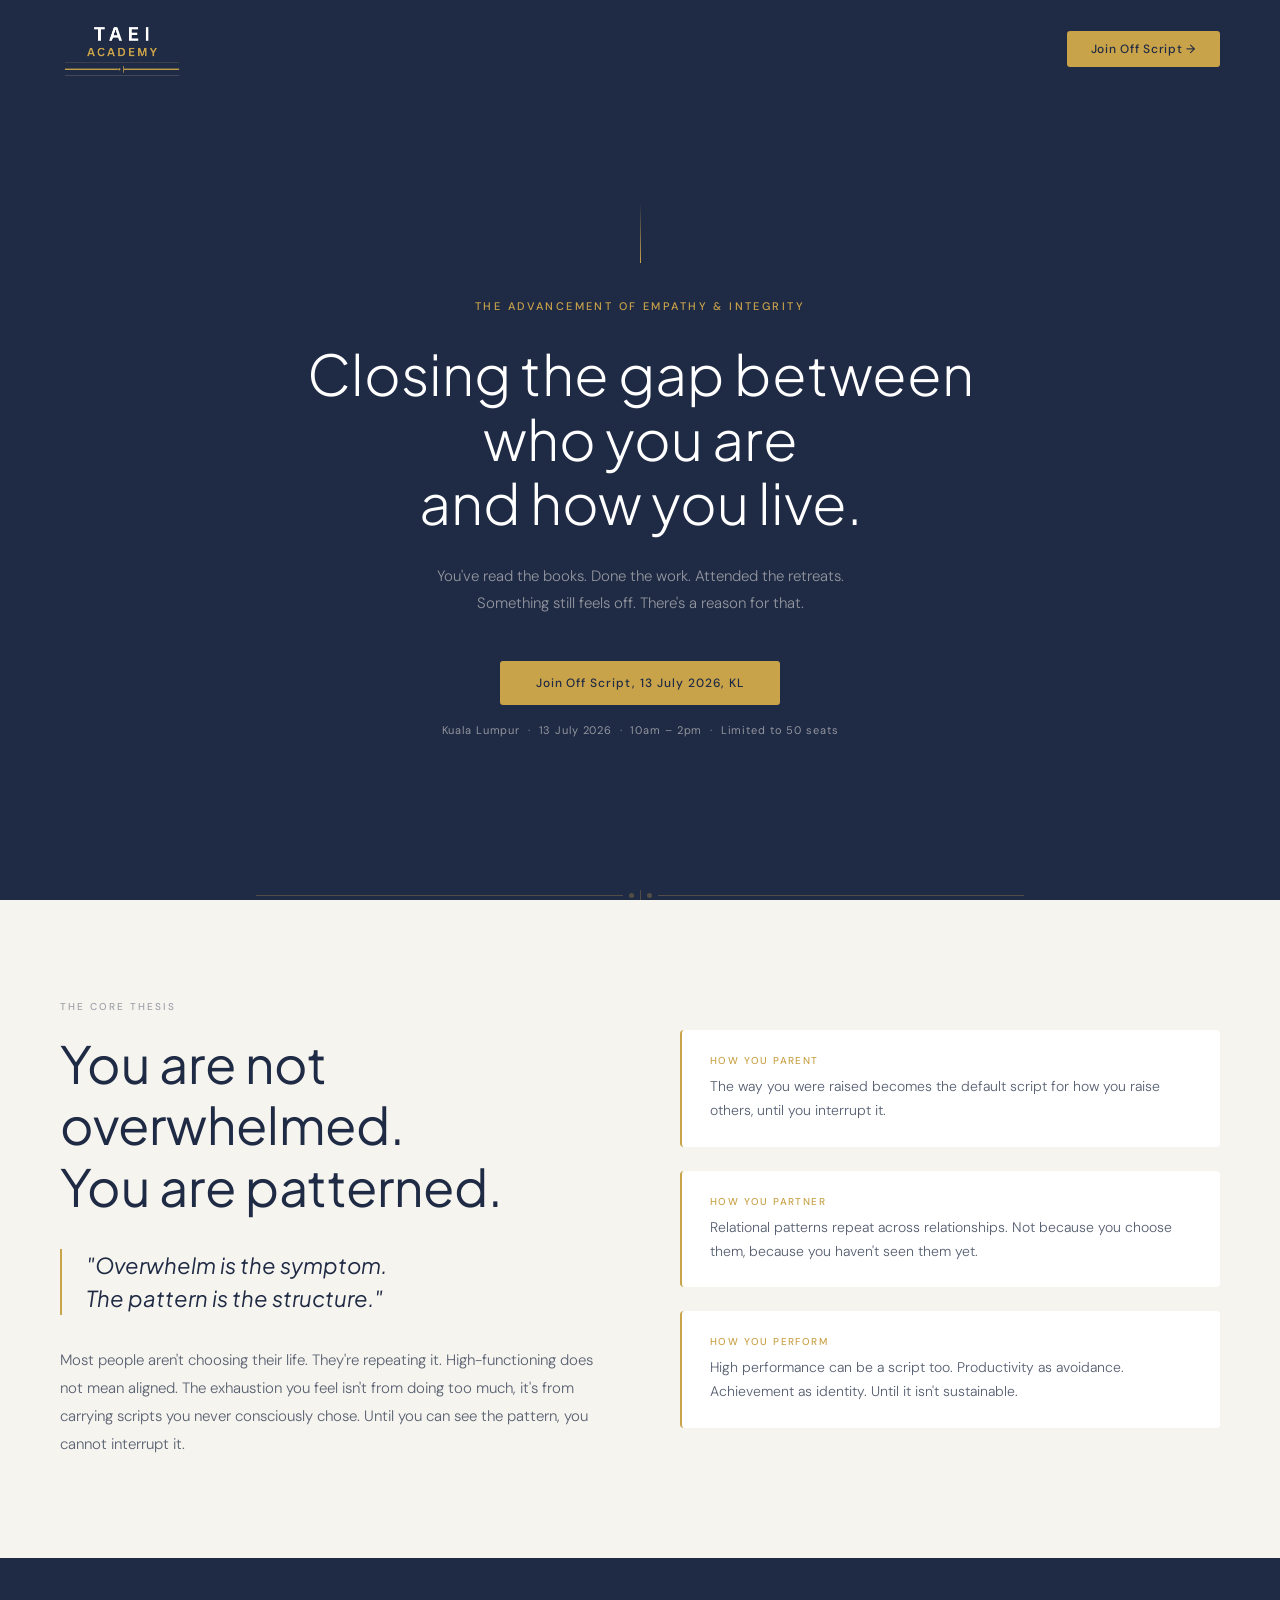
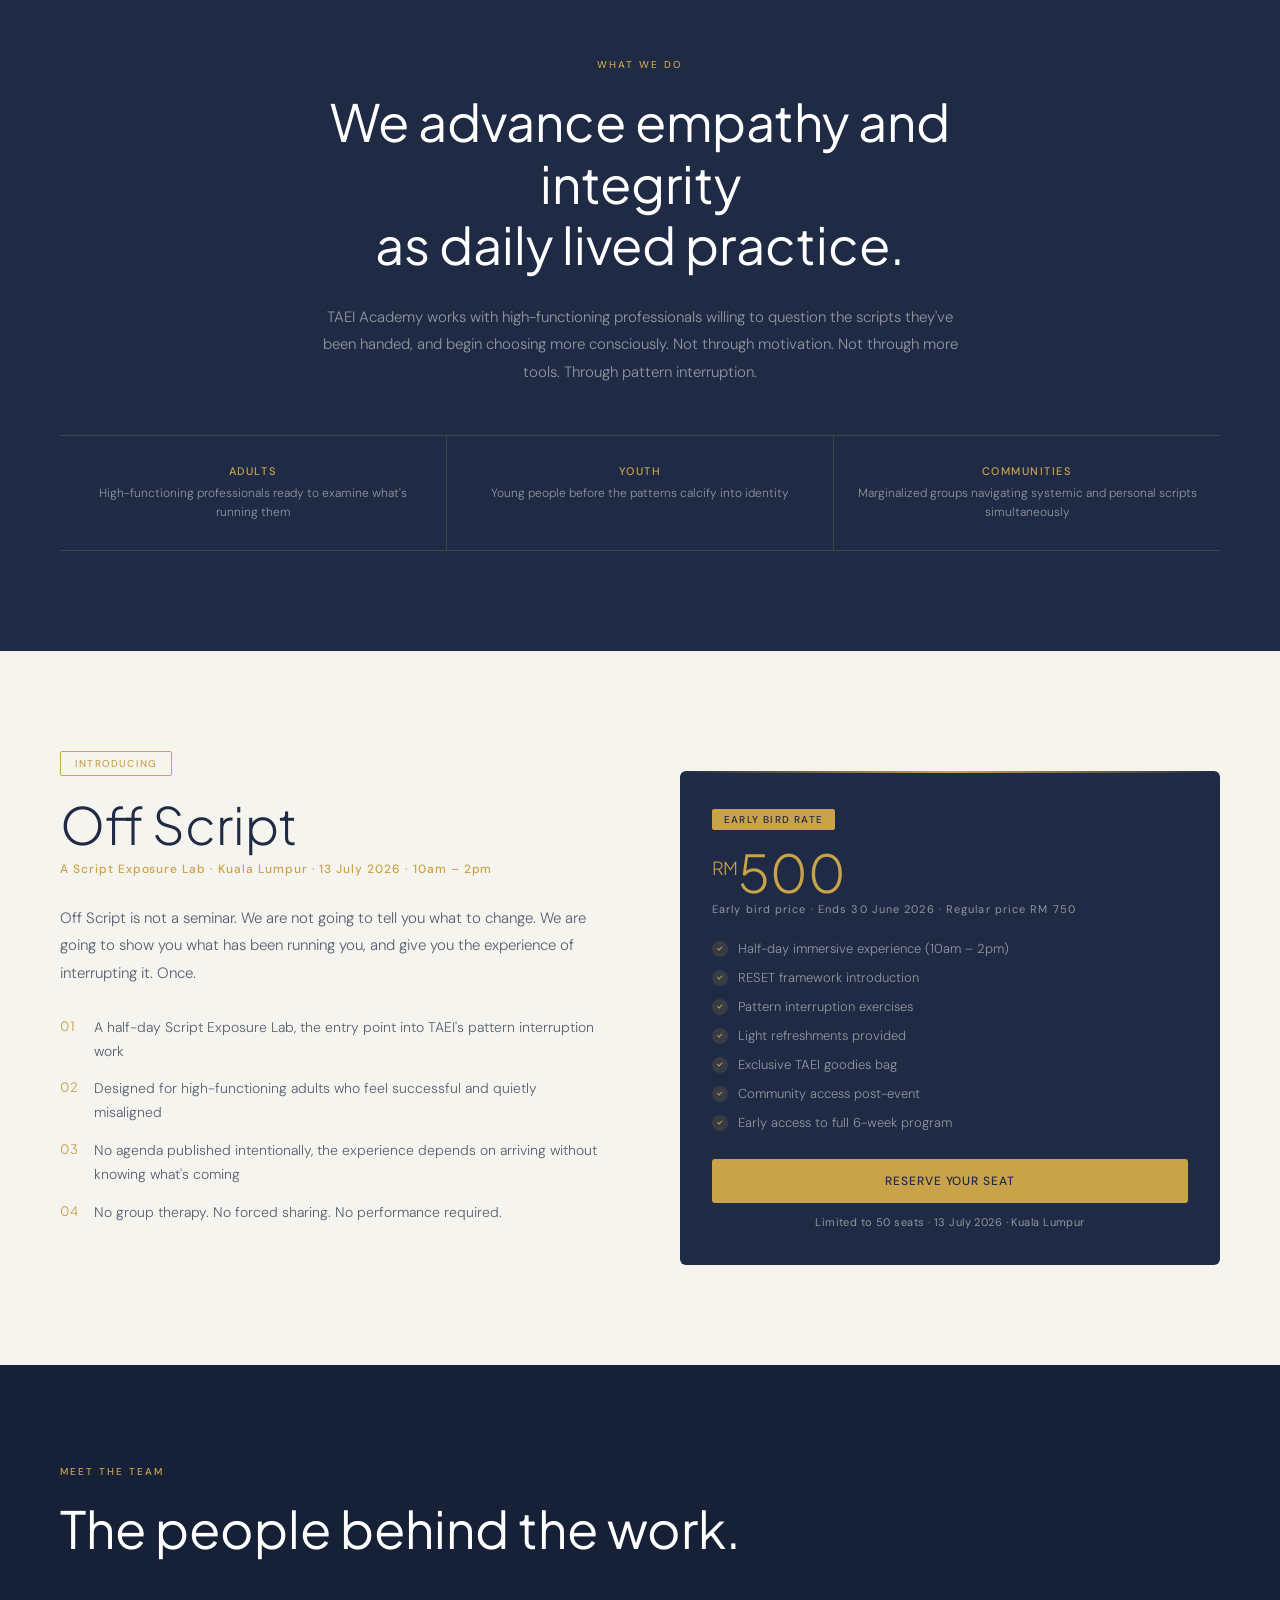
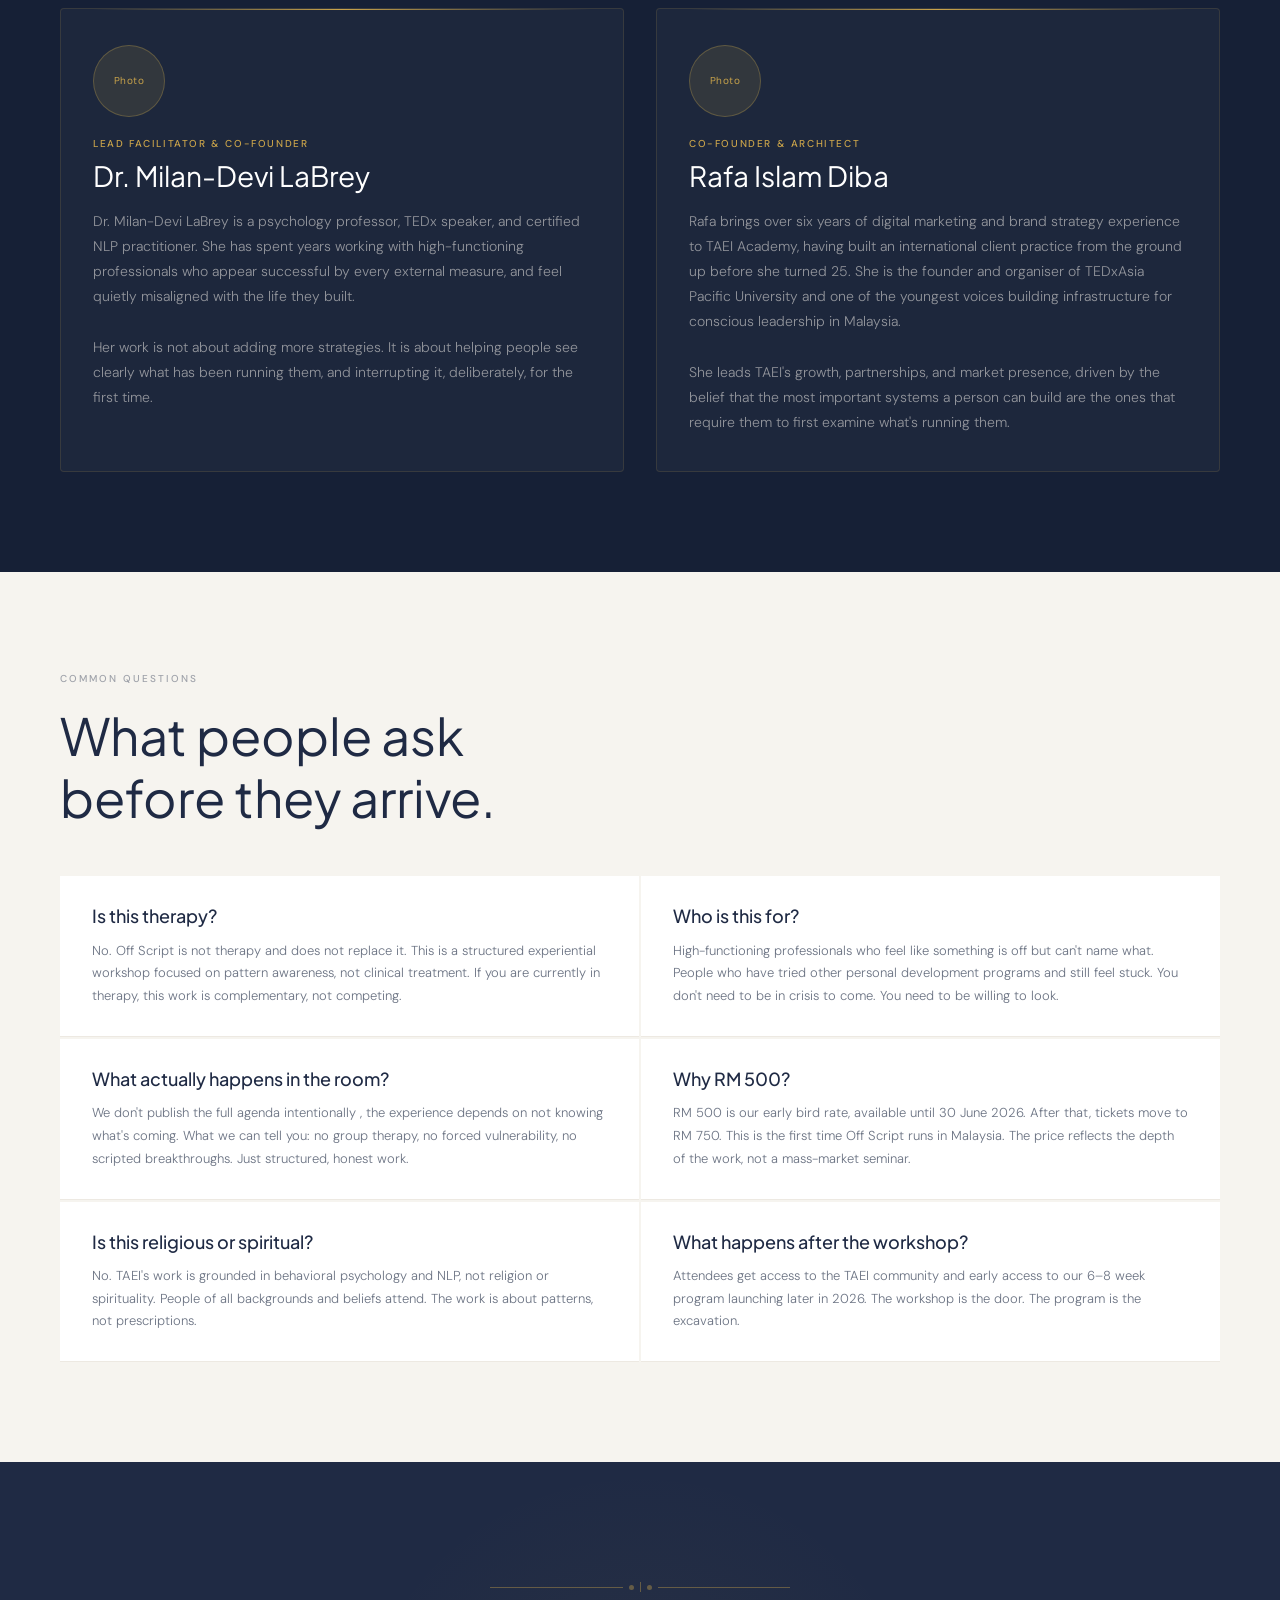
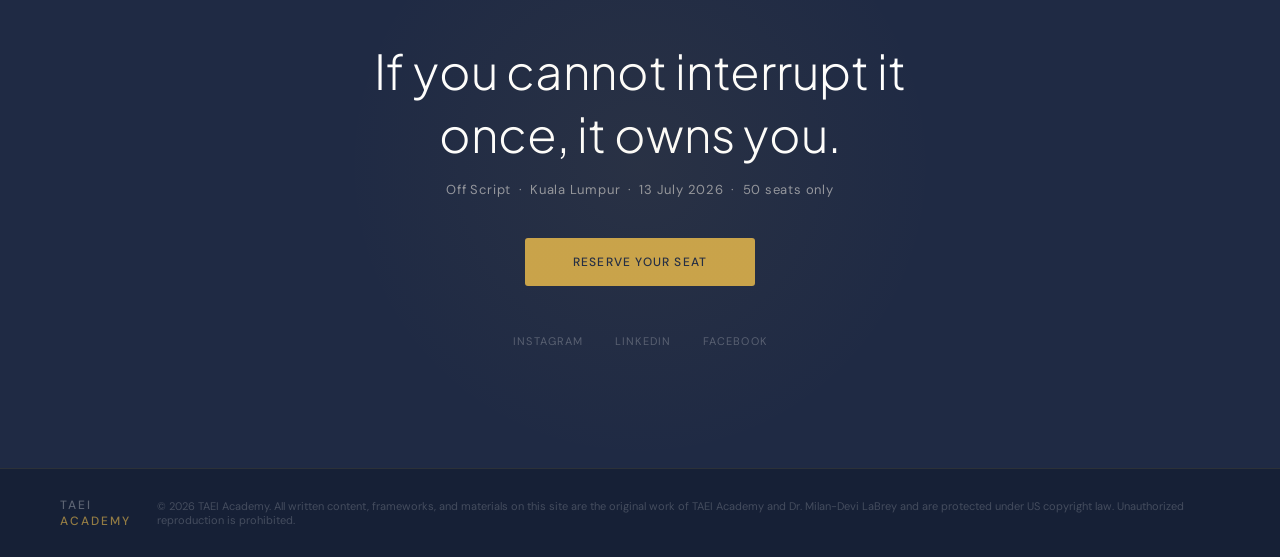
==== commit 5211ce34: "Update index.html" ====
--- a/index.html
+++ b/index.html
@@ -6,18 +6,18 @@
 
 <!-- ══ PRIMARY SEO META TAGS ══ -->
 <title>TAEI Academy | Pattern Interruption Workshop Kuala Lumpur | Off Script</title>
-<meta name="description" content="TAEI Academy helps high-functioning professionals in Kuala Lumpur see the unconscious patterns running their lives — and interrupt them. Join Off Script, our half-day Script Exposure Lab on 13 July 2026. Early bird RM 500.">
-<meta name="keywords" content="pattern interruption Malaysia, personal development workshop Kuala Lumpur, Off Script workshop KL, TAEI Academy, executive burnout KL, NLP coaching Malaysia, unconscious patterns professionals, self awareness workshop Malaysia, leadership development KL, high functioning professionals burnout">
+<meta name="description" content="TAEI Academy helps high-functioning professionals in Kuala Lumpur see the unconscious patterns running their lives, and interrupt them. Join Off Script, our half-day Script Exposure Lab on 13 July 2026. Early bird RM 500.">
+<meta name="keywords" content="pattern interruption, personal development workshopr, Off Script workshopL, TAEI Academy, executive burnout KL, NLP coaching Malaysia, unconscious patterns professionals, self awareness workshop Malaysia, leadership development KL, high functioning professionals burnout">
 <meta name="author" content="TAEI Academy">
 <meta name="robots" content="index, follow">
-<link rel="canonical" href="https://www.taeiacademy.com/">
-
-<!-- ══ OPEN GRAPH — Facebook, LinkedIn ══ -->
+<link rel="canonical" href="https://www.taeiacademy.org/">
+
+<!-- ══ OPEN GRAPH , Facebook, LinkedIn ══ -->
 <meta property="og:type" content="website">
-<meta property="og:url" content="https://www.taeiacademy.com/">
+<meta property="og:url" content="https://www.taeiacademy.org/">
 <meta property="og:title" content="TAEI Academy | Pattern Interruption Workshop Kuala Lumpur">
-<meta property="og:description" content="Off Script is a half-day Script Exposure Lab for high-functioning adults in KL who feel successful by every external measure — and quietly misaligned with the life they built. 13 July 2026. Early bird RM 500.">
-<meta property="og:image" content="https://www.taeiacademy.com/images/og-image.jpg">
+<meta property="og:description" content="Off Script is a half-day Script Exposure Lab for high-functioning adults in KL who feel successful by every external measure, and quietly misaligned with the life they built. 13 July 2026. Early bird RM 500.">
+<meta property="og:image" content="https://www.taeiacademy.org/images/og-image.jpg">
 <meta property="og:image:width" content="1200">
 <meta property="og:image:height" content="630">
 <meta property="og:site_name" content="TAEI Academy">
@@ -26,23 +26,23 @@
 <!-- ══ TWITTER CARD ══ -->
 <meta name="twitter:card" content="summary_large_image">
 <meta name="twitter:title" content="TAEI Academy | Pattern Interruption Workshop KL">
-<meta name="twitter:description" content="Off Script — A Script Exposure Lab for high-functioning professionals in Kuala Lumpur. 13 July 2026. Early bird RM 500.">
-<meta name="twitter:image" content="https://www.taeiacademy.com/images/og-image.jpg">
-
-<!-- ══ SCHEMA MARKUP — Structured Data for Google ══ -->
+<meta name="twitter:description" content="Off Script, A Script Exposure Lab for high-functioning professionals in Kuala Lumpur. 13 July 2026. Early bird RM 500.">
+<meta name="twitter:image" content="https://www.taeiacademy.org/images/og-image.jpg">
+
+<!-- ══ SCHEMA MARKUP, Structured Data for Google ══ -->
 <script type="application/ld+json">
 {
   "@context": "https://schema.org",
   "@graph": [
     {
       "@type": "Organization",
-      "@id": "https://www.taeiacademy.com/#organization",
+      "@id": "https://www.taeiacademy.org/#organization",
       "name": "TAEI Academy",
       "alternateName": "The Advancement of Empathy and Integrity",
-      "url": "https://www.taeiacademy.com",
+      "url": "https://www.taeiacademy.org",
       "logo": {
         "@type": "ImageObject",
-        "url": "https://www.taeiacademy.com/images/logo-light.png"
+        "url": "https://www.taeiacademy.org/images/logo-light.png"
       },
       "description": "TAEI Academy advances empathy and integrity as daily lived practice through pattern interruption programs for high-functioning professionals.",
       "foundingDate": "2026",
@@ -59,9 +59,9 @@
     },
     {
       "@type": "Event",
-      "@id": "https://www.taeiacademy.com/#offscript-event",
-      "name": "Off Script — Script Exposure Lab",
-      "description": "A half-day Script Exposure Lab for high-functioning adults in Kuala Lumpur. Off Script is not a seminar. We are not going to tell you what to change. We are going to show you what has been running you — and give you the experience of interrupting it.",
+      "@id": "https://www.taeiacademy.org/#offscript-event",
+      "name": "Off Script, Script Exposure Lab",
+      "description": "A half-day Script Exposure Lab for high-functioning adults in Kuala Lumpur. Off Script is not a seminar. We are not going to tell you what to change. We are going to show you what has been running you, and give you the experience of interrupting it.",
       "startDate": "2026-07-13T10:00:00+08:00",
       "endDate": "2026-07-13T14:00:00+08:00",
       "eventStatus": "https://schema.org/EventScheduled",
@@ -77,7 +77,7 @@
       },
       "organizer": {
         "@type": "Organization",
-        "@id": "https://www.taeiacademy.com/#organization"
+        "@id": "https://www.taeiacademy.org/#organization"
       },
       "performer": {
         "@type": "Person",
@@ -93,38 +93,38 @@
         "availability": "https://schema.org/InStock",
         "validFrom": "2026-04-06",
         "validThrough": "2026-06-30",
-        "url": "https://www.taeiacademy.com/#offscript"
+        "url": "https://www.taeiacademy.org/#offscript"
       },
       "maximumAttendeeCapacity": 50,
-      "image": "https://www.taeiacademy.com/images/og-image.jpg"
+      "image": "https://www.taeiacademy.org/images/og-image.jpg"
     },
     {
       "@type": "WebPage",
-      "@id": "https://www.taeiacademy.com/#webpage",
-      "url": "https://www.taeiacademy.com",
+      "@id": "https://www.taeiacademy.org/#webpage",
+      "url": "https://www.taeiacademy.org",
       "name": "TAEI Academy | Pattern Interruption Workshop Kuala Lumpur",
-      "description": "TAEI Academy helps high-functioning professionals in KL see the unconscious patterns running their lives. Join Off Script — 13 July 2026.",
+      "description": "TAEI Academy helps high-functioning professionals in KL see the unconscious patterns running their lives. Join Off Script, 13 July 2026.",
       "isPartOf": {
-        "@id": "https://www.taeiacademy.com/#organization"
+        "@id": "https://www.taeiacademy.org/#organization"
       }
     },
     {
       "@type": "Person",
-      "@id": "https://www.taeiacademy.com/#milan",
+      "@id": "https://www.taeiacademy.org/#milan",
       "name": "Dr. Milan-Devi LaBrey",
       "jobTitle": "Lead Facilitator and Co-Founder",
       "worksFor": {
-        "@id": "https://www.taeiacademy.com/#organization"
+        "@id": "https://www.taeiacademy.org/#organization"
       },
       "description": "Psychology professor, TEDx speaker, NLP practitioner, and co-founder of TAEI Academy. Author of a forthcoming book on the scripts we inherit and the love we have yet to choose."
     },
     {
       "@type": "Person",
-      "@id": "https://www.taeiacademy.com/#rafa",
+      "@id": "https://www.taeiacademy.org/#rafa",
       "name": "Rafa Islam Diba",
       "jobTitle": "Co-Founder and Architect",
       "worksFor": {
-        "@id": "https://www.taeiacademy.com/#organization"
+        "@id": "https://www.taeiacademy.org/#organization"
       },
       "description": "Digital strategist, founder of TEDxAsia Pacific University, and co-founder of TAEI Academy. Leads TAEI's growth and market presence in Malaysia."
     }
@@ -147,7 +147,7 @@
 <!-- ══ NAV ══ -->
 <nav id="navbar" aria-label="Main navigation">
   <a href="#hero" class="nav-logo" aria-label="TAEI Academy home">
-    <img src="images/logo-dark.png" alt="TAEI Academy — The Advancement of Empathy and Integrity" class="nav-logo-img">
+    <img src="images/logo-dark.png" alt="TAEI Academy, The Advancement of Empathy and Integrity" class="nav-logo-img">
   </a>
   <a href="#offscript" class="nav-cta">Join Off Script →</a>
 </nav>
@@ -165,7 +165,7 @@
     You've read the books. Done the work. Attended the retreats.<br>
     Something still feels off. There's a reason for that.
   </p>
-  <a href="#offscript" class="hero-btn" aria-label="Join Off Script workshop in Kuala Lumpur">Join Off Script — 13 July 2026, KL</a>
+  <a href="#offscript" class="hero-btn" aria-label="Join Off Script workshop in Kuala Lumpur">Join Off Script, 13 July 2026, KL</a>
   <p class="hero-meta">Kuala Lumpur &nbsp;·&nbsp; 13 July 2026 &nbsp;·&nbsp; 10am – 2pm &nbsp;·&nbsp; Limited to 50 seats</p>
   <div class="hero-bottom-rule" aria-hidden="true">
     <div class="hr-line"></div>
@@ -185,17 +185,17 @@
       "Overwhelm is the symptom.<br>The pattern is the structure."
     </blockquote>
     <p class="body-text body-dark max-prose">
-      Most people aren't choosing their life. They're repeating it. High-functioning does not mean aligned. The exhaustion you feel isn't from doing too much — it's from carrying scripts you never consciously chose. Until you can see the pattern, you cannot interrupt it.
+      Most people aren't choosing their life. They're repeating it. High-functioning does not mean aligned. The exhaustion you feel isn't from doing too much, it's from carrying scripts you never consciously chose. Until you can see the pattern, you cannot interrupt it.
     </p>
   </div>
   <div class="pattern-right">
     <div class="pattern-card">
       <div class="pattern-card-label">How you parent</div>
-      <div class="pattern-card-text">The way you were raised becomes the default script for how you raise others — until you interrupt it.</div>
+      <div class="pattern-card-text">The way you were raised becomes the default script for how you raise others, until you interrupt it.</div>
     </div>
     <div class="pattern-card">
       <div class="pattern-card-label">How you partner</div>
-      <div class="pattern-card-text">Relational patterns repeat across relationships. Not because you choose them — because you haven't seen them yet.</div>
+      <div class="pattern-card-text">Relational patterns repeat across relationships. Not because you choose them, because you haven't seen them yet.</div>
     </div>
     <div class="pattern-card">
       <div class="pattern-card-label">How you perform</div>
@@ -210,7 +210,7 @@
     <p class="overline overline-gold">What we do</p>
     <h2 class="section-headline section-headline-light">We advance empathy and integrity<br>as daily lived practice.</h2>
     <p class="body-text body-light">
-      TAEI Academy works with high-functioning professionals willing to question the scripts they've been handed — and begin choosing more consciously. Not through motivation. Not through more tools. Through pattern interruption.
+      TAEI Academy works with high-functioning professionals willing to question the scripts they've been handed, and begin choosing more consciously. Not through motivation. Not through more tools. Through pattern interruption.
     </p>
   </div>
   <div class="about-pillars">
@@ -236,12 +236,12 @@
     <h2 class="offscript-title">Off Script</h2>
     <p class="offscript-subtitle">A Script Exposure Lab · Kuala Lumpur · 13 July 2026 · 10am – 2pm</p>
     <p class="body-text body-dark">
-      Off Script is not a seminar. We are not going to tell you what to change. We are going to show you what has been running you — and give you the experience of interrupting it. Once.
+      Off Script is not a seminar. We are not going to tell you what to change. We are going to show you what has been running you, and give you the experience of interrupting it. Once.
     </p>
     <div class="offscript-details">
       <div class="detail-row">
         <span class="detail-num">01</span>
-        <span class="detail-text">A half-day Script Exposure Lab — the entry point into TAEI's pattern interruption work</span>
+        <span class="detail-text">A half-day Script Exposure Lab, the entry point into TAEI's pattern interruption work</span>
       </div>
       <div class="detail-row">
         <span class="detail-num">02</span>
@@ -249,7 +249,7 @@
       </div>
       <div class="detail-row">
         <span class="detail-num">03</span>
-        <span class="detail-text">No agenda published intentionally — the experience depends on arriving without knowing what's coming</span>
+        <span class="detail-text">No agenda published intentionally, the experience depends on arriving without knowing what's coming</span>
       </div>
       <div class="detail-row">
         <span class="detail-num">04</span>
@@ -284,23 +284,23 @@
   </div>
   <div class="team-grid">
     <div class="team-card">
-      <!-- REPLACE WITH: <img src="images/milan.jpg" alt="Dr. Milan-Devi LaBrey — Lead Facilitator and Co-Founder of TAEI Academy" class="team-photo-img"> -->
+      <!-- REPLACE WITH: <img src="images/milan.jpg" alt="Dr. Milan-Devi LaBrey, Lead Facilitator and Co-Founder of TAEI Academy" class="team-photo-img"> -->
       <div class="team-photo">Photo</div>
       <div class="team-role">Lead Facilitator &amp; Co-Founder</div>
       <h3 class="team-name">Dr. Milan-Devi LaBrey</h3>
       <p class="team-bio">
-        Dr. Milan-Devi LaBrey is a psychology professor, TEDx speaker, and certified NLP practitioner. She has spent years working with high-functioning professionals who appear successful by every external measure — and feel quietly misaligned with the life they built.<br><br>
-        Her work is not about adding more strategies. It is about helping people see clearly what has been running them — and interrupting it, deliberately, for the first time.
+        Dr. Milan-Devi LaBrey is a psychology professor, TEDx speaker, and certified NLP practitioner. She has spent years working with high-functioning professionals who appear successful by every external measure, and feel quietly misaligned with the life they built.<br><br>
+        Her work is not about adding more strategies. It is about helping people see clearly what has been running them, and interrupting it, deliberately, for the first time.
       </p>
     </div>
     <div class="team-card">
-      <!-- REPLACE WITH: <img src="images/rafa.jpg" alt="Rafa Islam Diba — Co-Founder and Architect of TAEI Academy" class="team-photo-img"> -->
+      <!-- REPLACE WITH: <img src="images/rafa.jpg" alt="Rafa Islam Diba, Co-Founder and Architect of TAEI Academy" class="team-photo-img"> -->
       <div class="team-photo">Photo</div>
       <div class="team-role">Co-Founder &amp; Architect</div>
       <h3 class="team-name">Rafa Islam Diba</h3>
       <p class="team-bio">
         Rafa brings over six years of digital marketing and brand strategy experience to TAEI Academy, having built an international client practice from the ground up before she turned 25. She is the founder and organiser of TEDxAsia Pacific University and one of the youngest voices building infrastructure for conscious leadership in Malaysia.<br><br>
-        She leads TAEI's growth, partnerships, and market presence — driven by the belief that the most important systems a person can build are the ones that require them to first examine what's running them.
+        She leads TAEI's growth, partnerships, and market presence, driven by the belief that the most important systems a person can build are the ones that require them to first examine what's running them.
       </p>
     </div>
   </div>
@@ -313,7 +313,7 @@
   <div class="faq-grid">
     <div class="faq-item">
       <h3 class="faq-q">Is this therapy?</h3>
-      <p class="faq-a">No. Off Script is not therapy and does not replace it. This is a structured experiential workshop focused on pattern awareness — not clinical treatment. If you are currently in therapy, this work is complementary, not competing.</p>
+      <p class="faq-a">No. Off Script is not therapy and does not replace it. This is a structured experiential workshop focused on pattern awareness, not clinical treatment. If you are currently in therapy, this work is complementary, not competing.</p>
     </div>
     <div class="faq-item">
       <h3 class="faq-q">Who is this for?</h3>
@@ -321,7 +321,7 @@
     </div>
     <div class="faq-item">
       <h3 class="faq-q">What actually happens in the room?</h3>
-      <p class="faq-a">We don't publish the full agenda intentionally — the experience depends on not knowing what's coming. What we can tell you: no group therapy, no forced vulnerability, no scripted breakthroughs. Just structured, honest work.</p>
+      <p class="faq-a">We don't publish the full agenda intentionally , the experience depends on not knowing what's coming. What we can tell you: no group therapy, no forced vulnerability, no scripted breakthroughs. Just structured, honest work.</p>
     </div>
     <div class="faq-item">
       <h3 class="faq-q">Why RM 500?</h3>
@@ -329,7 +329,7 @@
     </div>
     <div class="faq-item">
       <h3 class="faq-q">Is this religious or spiritual?</h3>
-      <p class="faq-a">No. TAEI's work is grounded in behavioral psychology and NLP — not religion or spirituality. People of all backgrounds and beliefs attend. The work is about patterns, not prescriptions.</p>
+      <p class="faq-a">No. TAEI's work is grounded in behavioral psychology and NLP, not religion or spirituality. People of all backgrounds and beliefs attend. The work is about patterns, not prescriptions.</p>
     </div>
     <div class="faq-item">
       <h3 class="faq-q">What happens after the workshop?</h3>
@@ -361,14 +361,7 @@
 <!-- ══ FOOTER ══ -->
 <footer>
   <div class="footer-logo">TAEI <span>ACADEMY</span></div>
-  <div class="footer-rule" aria-hidden="true">
-    <div class="hr-line" style="width:60px;"></div>
-    <div class="hr-dot"></div>
-    <div class="hr-tick"></div>
-    <div class="hr-dot"></div>
-    <div class="hr-line" style="width:60px;"></div>
-  </div>
-  <div class="footer-copy">© 2026 TAEI Academy · All rights reserved</div>
+  <div class="footer-copy">© 2026 TAEI Academy. All written content, frameworks, and materials on this site are the original work of TAEI Academy and Dr. Milan-Devi LaBrey and are protected under US copyright law. Unauthorized reproduction is prohibited.</div>
 </footer>
 
 <script src="script.js"></script>
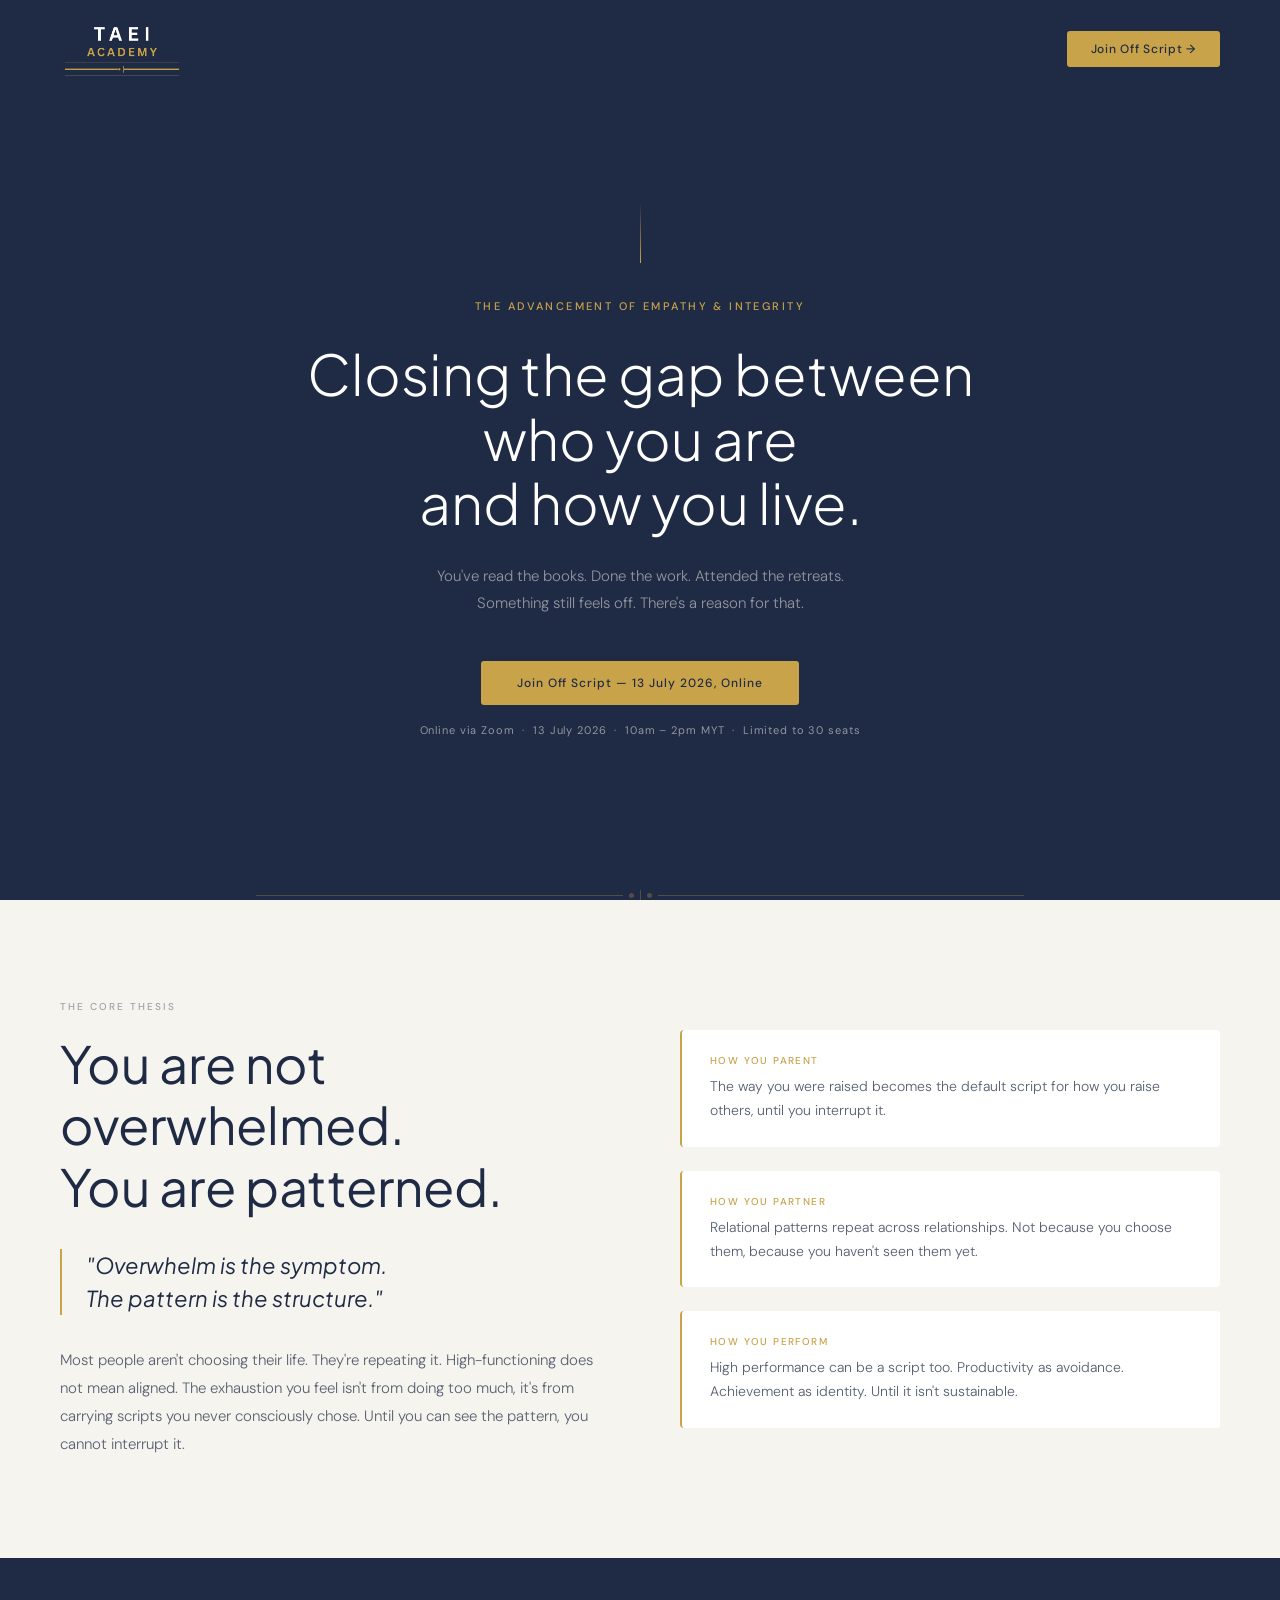
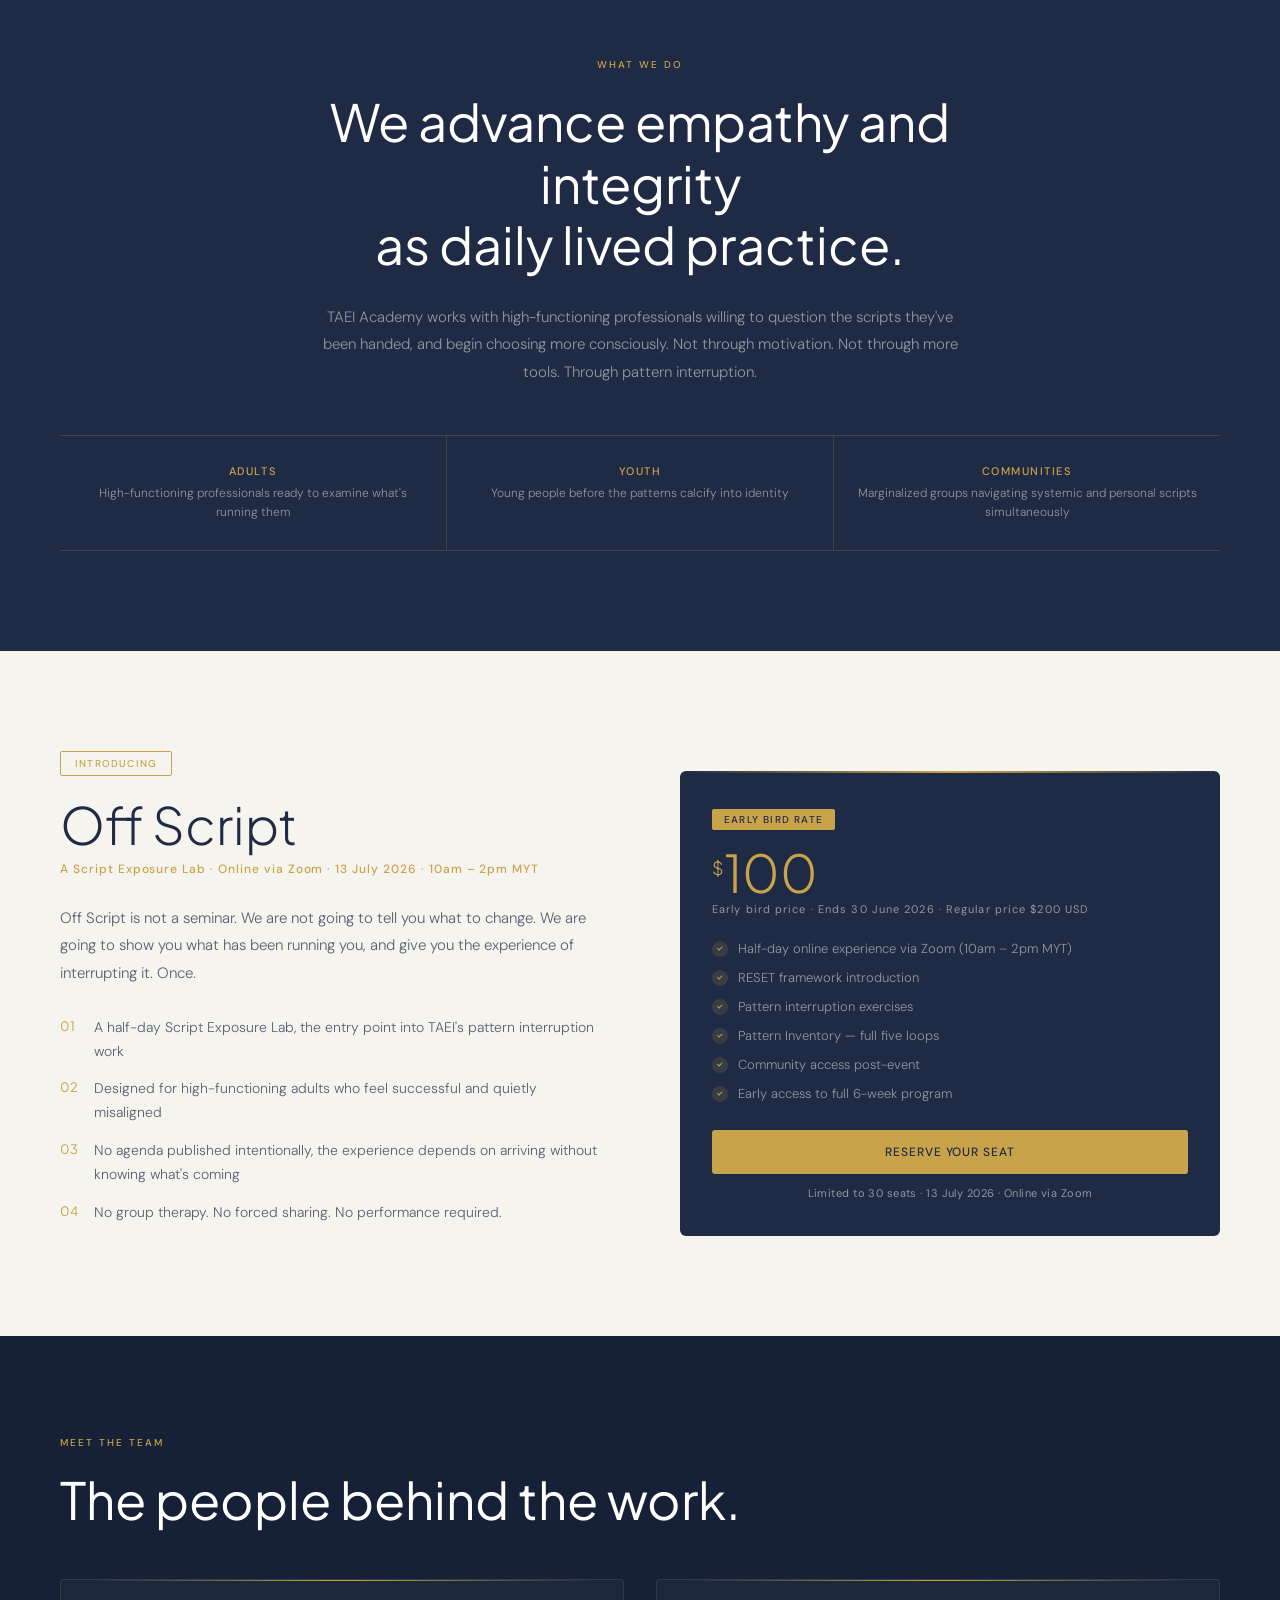
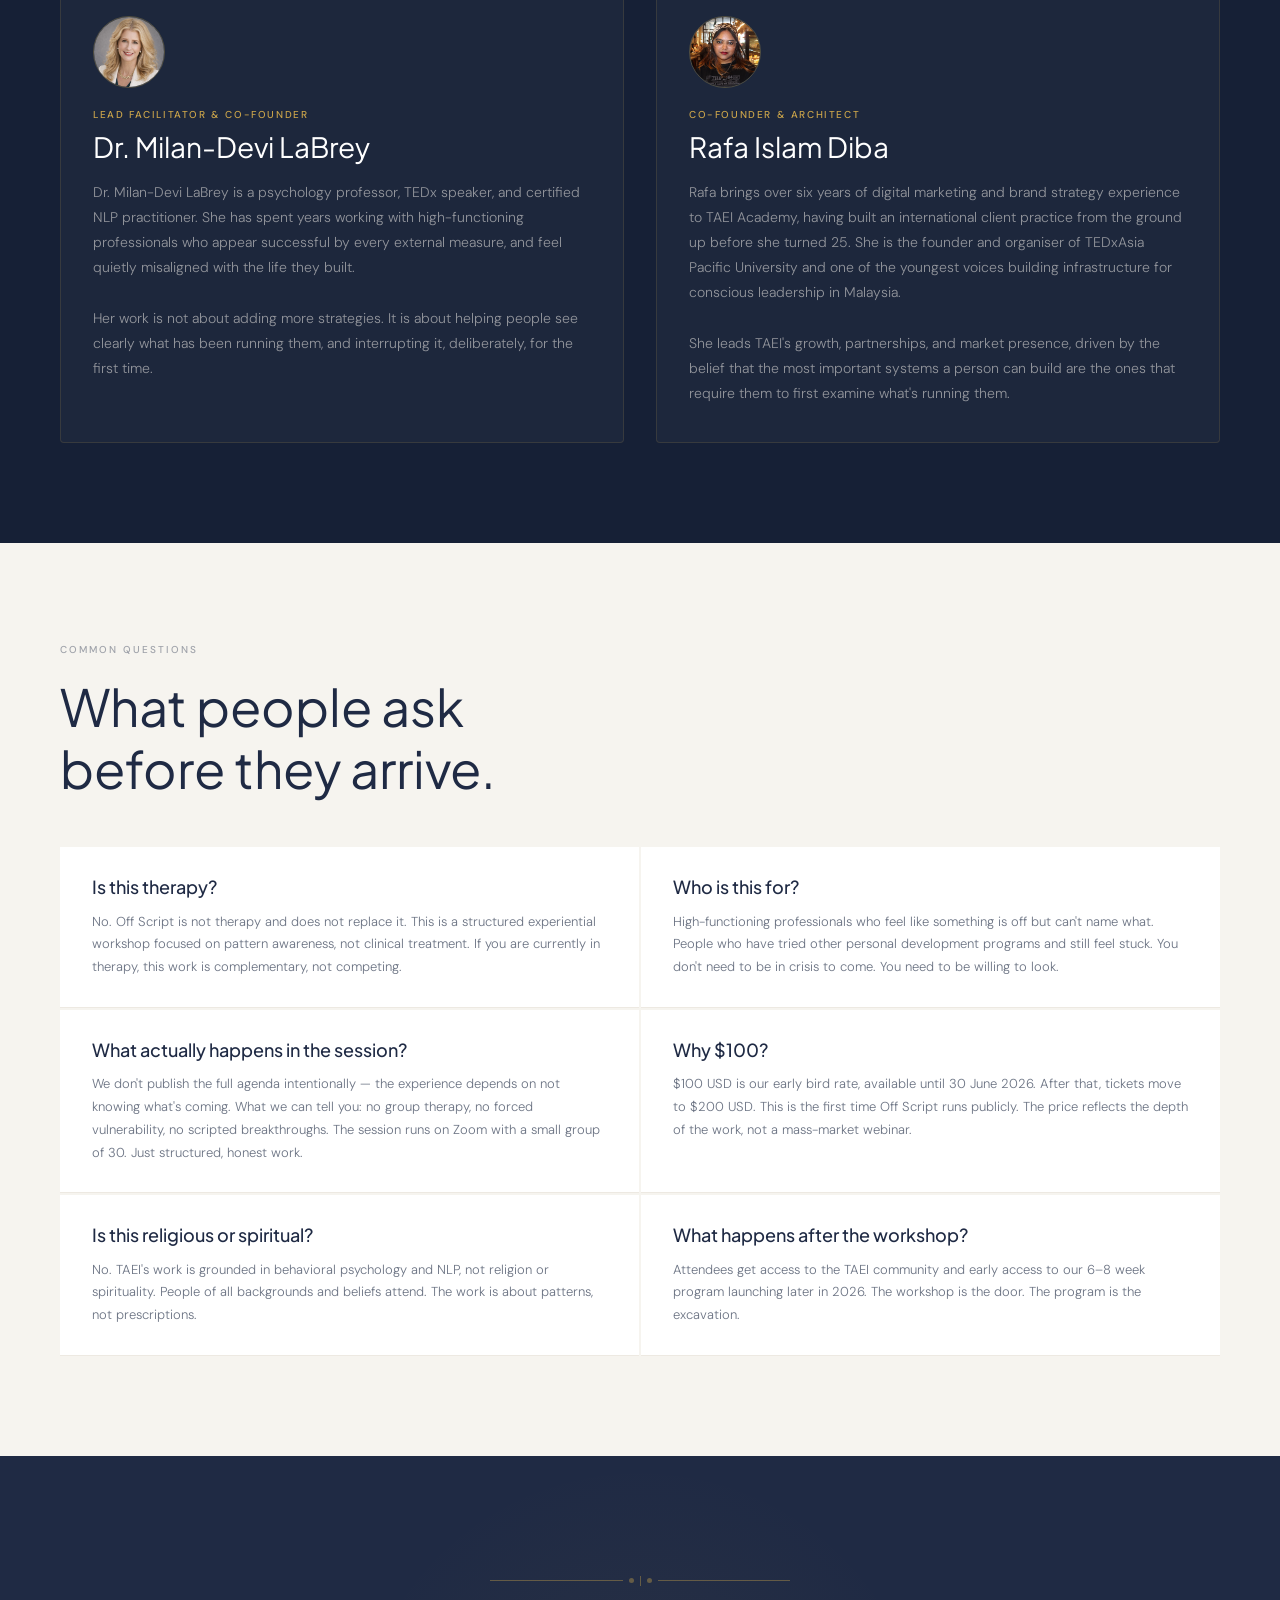
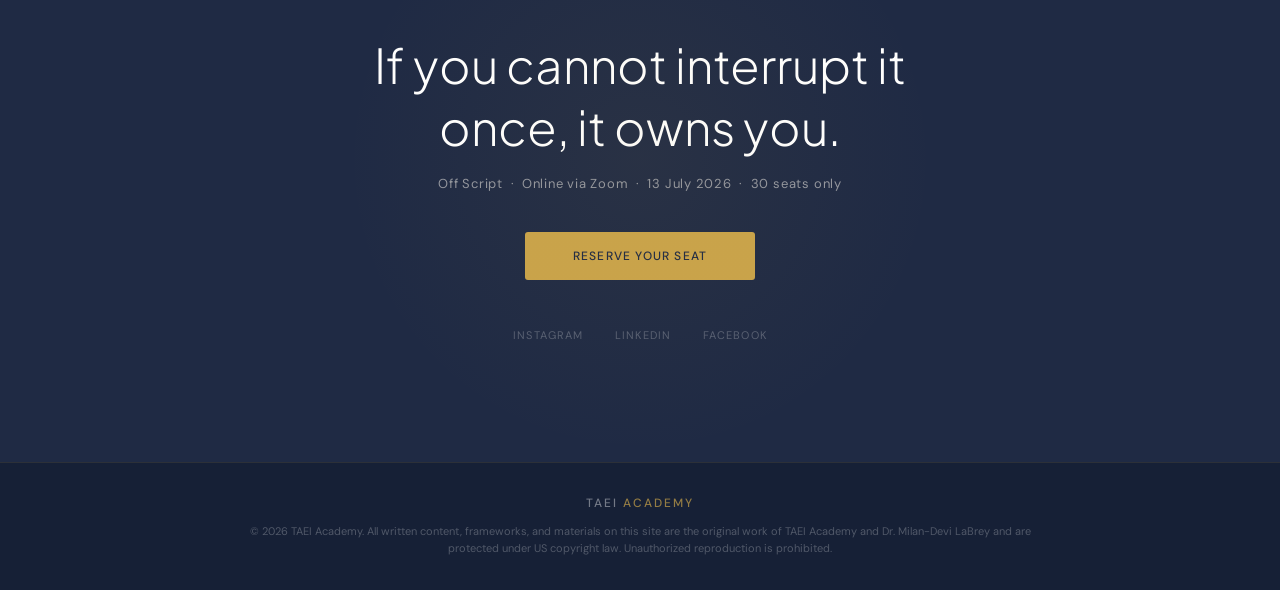
==== commit 695a47de: "Add files via upload" ====
--- a/index.html
+++ b/index.html
@@ -6,7 +6,7 @@
 
 <!-- ══ PRIMARY SEO META TAGS ══ -->
 <title>TAEI Academy | Pattern Interruption Workshop Kuala Lumpur | Off Script</title>
-<meta name="description" content="TAEI Academy helps high-functioning professionals in Kuala Lumpur see the unconscious patterns running their lives, and interrupt them. Join Off Script, our half-day Script Exposure Lab on 13 July 2026. Early bird RM 500.">
+<meta name="description" content="TAEI Academy helps high-functioning professionals see the unconscious patterns running their lives — and interrupt them. Join Off Script, our online Script Exposure Lab on 13 July 2026. Early bird $100 USD. Limited to 30 seats.">
 <meta name="keywords" content="pattern interruption, personal development workshopr, Off Script workshopL, TAEI Academy, executive burnout KL, NLP coaching Malaysia, unconscious patterns professionals, self awareness workshop Malaysia, leadership development KL, high functioning professionals burnout">
 <meta name="author" content="TAEI Academy">
 <meta name="robots" content="index, follow">
@@ -16,7 +16,7 @@
 <meta property="og:type" content="website">
 <meta property="og:url" content="https://www.taeiacademy.org/">
 <meta property="og:title" content="TAEI Academy | Pattern Interruption Workshop Kuala Lumpur">
-<meta property="og:description" content="Off Script is a half-day Script Exposure Lab for high-functioning adults in KL who feel successful by every external measure, and quietly misaligned with the life they built. 13 July 2026. Early bird RM 500.">
+<meta property="og:description" content="Off Script is an online Script Exposure Lab for high-functioning professionals who feel successful by every external measure — and quietly misaligned with the life they built. 13 July 2026. Early bird $100 USD. 30 seats only.">
 <meta property="og:image" content="https://www.taeiacademy.org/images/og-image.jpg">
 <meta property="og:image:width" content="1200">
 <meta property="og:image:height" content="630">
@@ -26,7 +26,7 @@
 <!-- ══ TWITTER CARD ══ -->
 <meta name="twitter:card" content="summary_large_image">
 <meta name="twitter:title" content="TAEI Academy | Pattern Interruption Workshop KL">
-<meta name="twitter:description" content="Off Script, A Script Exposure Lab for high-functioning professionals in Kuala Lumpur. 13 July 2026. Early bird RM 500.">
+<meta name="twitter:description" content="Off Script — An online Script Exposure Lab for high-functioning professionals. 13 July 2026. Early bird $100 USD. 30 seats only.">
 <meta name="twitter:image" content="https://www.taeiacademy.org/images/og-image.jpg">
 
 <!-- ══ SCHEMA MARKUP, Structured Data for Google ══ -->
@@ -65,15 +65,10 @@
       "startDate": "2026-07-13T10:00:00+08:00",
       "endDate": "2026-07-13T14:00:00+08:00",
       "eventStatus": "https://schema.org/EventScheduled",
-      "eventAttendanceMode": "https://schema.org/OfflineEventAttendanceMode",
+      "eventAttendanceMode": "https://schema.org/OnlineEventAttendanceMode",
       "location": {
-        "@type": "Place",
-        "name": "Kuala Lumpur",
-        "address": {
-          "@type": "PostalAddress",
-          "addressLocality": "Kuala Lumpur",
-          "addressCountry": "MY"
-        }
+        "@type": "VirtualLocation",
+        "url": "https://zoom.us"
       },
       "organizer": {
         "@type": "Organization",
@@ -88,14 +83,14 @@
       "offers": {
         "@type": "Offer",
         "name": "Early Bird Ticket",
-        "price": "500",
-        "priceCurrency": "MYR",
+        "price": "100",
+        "priceCurrency": "USD",
         "availability": "https://schema.org/InStock",
         "validFrom": "2026-04-06",
         "validThrough": "2026-06-30",
         "url": "https://www.taeiacademy.org/#offscript"
       },
-      "maximumAttendeeCapacity": 50,
+      "maximumAttendeeCapacity": 30,
       "image": "https://www.taeiacademy.org/images/og-image.jpg"
     },
     {
@@ -165,8 +160,8 @@
     You've read the books. Done the work. Attended the retreats.<br>
     Something still feels off. There's a reason for that.
   </p>
-  <a href="#offscript" class="hero-btn" aria-label="Join Off Script workshop in Kuala Lumpur">Join Off Script, 13 July 2026, KL</a>
-  <p class="hero-meta">Kuala Lumpur &nbsp;·&nbsp; 13 July 2026 &nbsp;·&nbsp; 10am – 2pm &nbsp;·&nbsp; Limited to 50 seats</p>
+  <a href="#offscript" class="hero-btn" aria-label="Join Off Script online workshop">Join Off Script — 13 July 2026, Online</a>
+  <p class="hero-meta">Online via Zoom &nbsp;·&nbsp; 13 July 2026 &nbsp;·&nbsp; 10am – 2pm MYT &nbsp;·&nbsp; Limited to 30 seats</p>
   <div class="hero-bottom-rule" aria-hidden="true">
     <div class="hr-line"></div>
     <div class="hr-dot"></div>
@@ -234,7 +229,7 @@
   <div class="offscript-left">
     <span class="offscript-tag">Introducing</span>
     <h2 class="offscript-title">Off Script</h2>
-    <p class="offscript-subtitle">A Script Exposure Lab · Kuala Lumpur · 13 July 2026 · 10am – 2pm</p>
+    <p class="offscript-subtitle">A Script Exposure Lab · Online via Zoom · 13 July 2026 · 10am – 2pm MYT</p>
     <p class="body-text body-dark">
       Off Script is not a seminar. We are not going to tell you what to change. We are going to show you what has been running you, and give you the experience of interrupting it. Once.
     </p>
@@ -260,18 +255,17 @@
   <div class="offscript-right">
     <div class="ticket-box">
       <div class="ticket-early-bird">Early Bird Rate</div>
-      <div class="ticket-price"><span class="ticket-currency">RM</span>500</div>
-      <div class="ticket-label">Early bird price · Ends 30 June 2026 · Regular price RM 750</div>
-      <div class="ticket-feature"><div class="tick"></div><span class="ticket-feature-text">Half-day immersive experience (10am – 2pm)</span></div>
+      <div class="ticket-price"><span class="ticket-currency">$</span>100</div>
+      <div class="ticket-label">Early bird price · Ends 30 June 2026 · Regular price $200 USD</div>
+      <div class="ticket-feature"><div class="tick"></div><span class="ticket-feature-text">Half-day online experience via Zoom (10am – 2pm MYT)</span></div>
       <div class="ticket-feature"><div class="tick"></div><span class="ticket-feature-text">RESET framework introduction</span></div>
       <div class="ticket-feature"><div class="tick"></div><span class="ticket-feature-text">Pattern interruption exercises</span></div>
-      <div class="ticket-feature"><div class="tick"></div><span class="ticket-feature-text">Light refreshments provided</span></div>
-      <div class="ticket-feature"><div class="tick"></div><span class="ticket-feature-text">Exclusive TAEI goodies bag</span></div>
+      <div class="ticket-feature"><div class="tick"></div><span class="ticket-feature-text">Pattern Inventory — full five loops</span></div>
       <div class="ticket-feature"><div class="tick"></div><span class="ticket-feature-text">Community access post-event</span></div>
       <div class="ticket-feature"><div class="tick"></div><span class="ticket-feature-text">Early access to full 6-week program</span></div>
       <!-- REPLACE href WITH YOUR LUMA TICKET LINK -->
       <a href="#" class="ticket-btn" aria-label="Reserve your seat for Off Script workshop">RESERVE YOUR SEAT</a>
-      <p class="ticket-note">Limited to 50 seats · 13 July 2026 · Kuala Lumpur</p>
+      <p class="ticket-note">Limited to 30 seats · 13 July 2026 · Online via Zoom</p>
     </div>
   </div>
 </section>
@@ -284,8 +278,7 @@
   </div>
   <div class="team-grid">
     <div class="team-card">
-      <!-- REPLACE WITH: <img src="images/milan.jpg" alt="Dr. Milan-Devi LaBrey, Lead Facilitator and Co-Founder of TAEI Academy" class="team-photo-img"> -->
-      <div class="team-photo">Photo</div>
+      <img src="images/milan.png" alt="Dr. Milan-Devi LaBrey, Lead Facilitator and Co-Founder of TAEI Academy" class="team-photo-img">
       <div class="team-role">Lead Facilitator &amp; Co-Founder</div>
       <h3 class="team-name">Dr. Milan-Devi LaBrey</h3>
       <p class="team-bio">
@@ -294,8 +287,7 @@
       </p>
     </div>
     <div class="team-card">
-      <!-- REPLACE WITH: <img src="images/rafa.jpg" alt="Rafa Islam Diba, Co-Founder and Architect of TAEI Academy" class="team-photo-img"> -->
-      <div class="team-photo">Photo</div>
+      <img src="images/rafa.png" alt="Rafa Islam Diba, Co-Founder and Architect of TAEI Academy" class="team-photo-img">
       <div class="team-role">Co-Founder &amp; Architect</div>
       <h3 class="team-name">Rafa Islam Diba</h3>
       <p class="team-bio">
@@ -320,12 +312,12 @@
       <p class="faq-a">High-functioning professionals who feel like something is off but can't name what. People who have tried other personal development programs and still feel stuck. You don't need to be in crisis to come. You need to be willing to look.</p>
     </div>
     <div class="faq-item">
-      <h3 class="faq-q">What actually happens in the room?</h3>
-      <p class="faq-a">We don't publish the full agenda intentionally , the experience depends on not knowing what's coming. What we can tell you: no group therapy, no forced vulnerability, no scripted breakthroughs. Just structured, honest work.</p>
-    </div>
-    <div class="faq-item">
-      <h3 class="faq-q">Why RM 500?</h3>
-      <p class="faq-a">RM 500 is our early bird rate, available until 30 June 2026. After that, tickets move to RM 750. This is the first time Off Script runs in Malaysia. The price reflects the depth of the work, not a mass-market seminar.</p>
+      <h3 class="faq-q">What actually happens in the session?</h3>
+      <p class="faq-a">We don't publish the full agenda intentionally — the experience depends on not knowing what's coming. What we can tell you: no group therapy, no forced vulnerability, no scripted breakthroughs. The session runs on Zoom with a small group of 30. Just structured, honest work.</p>
+    </div>
+    <div class="faq-item">
+      <h3 class="faq-q">Why $100?</h3>
+      <p class="faq-a">$100 USD is our early bird rate, available until 30 June 2026. After that, tickets move to $200 USD. This is the first time Off Script runs publicly. The price reflects the depth of the work, not a mass-market webinar.</p>
     </div>
     <div class="faq-item">
       <h3 class="faq-q">Is this religious or spiritual?</h3>
@@ -348,7 +340,7 @@
     <div class="hr-line"></div>
   </div>
   <h2 class="cta-hl">If you cannot interrupt it once, it owns you.</h2>
-  <p class="cta-sub">Off Script &nbsp;·&nbsp; Kuala Lumpur &nbsp;·&nbsp; 13 July 2026 &nbsp;·&nbsp; 50 seats only</p>
+  <p class="cta-sub">Off Script &nbsp;·&nbsp; Online via Zoom &nbsp;·&nbsp; 13 July 2026 &nbsp;·&nbsp; 30 seats only</p>
   <!-- REPLACE href WITH YOUR LUMA TICKET LINK -->
   <a href="#" class="cta-btn-main" aria-label="Reserve your seat for Off Script">RESERVE YOUR SEAT</a>
   <div class="cta-socials">
--- a/style.css
+++ b/style.css
@@ -391,17 +391,33 @@
 /* ── FOOTER ── */
 footer {
   background: var(--navy-deep);
-  padding: 28px 60px;
-  display: flex; align-items: center; justify-content: space-between;
-  border-top: 1px solid rgba(201,168,76,0.12);
-}
+  padding: 32px 60px;
+  display: flex;
+  flex-direction: column;
+  align-items: center;
+  gap: 12px;
+  border-top: 1px solid rgba(201,163,74,0.12);
+  text-align: center;
+}
+
 .footer-logo {
-  font-size: 12px; font-weight: 500;
-  letter-spacing: 0.16em; color: rgba(255,255,255,0.3);
-}
-.footer-logo span { color: var(--gold); opacity: 0.7; }
-.footer-rule { display: flex; align-items: center; gap: 6px; opacity: 0.25; }
-.footer-copy { font-size: 11px; color: rgba(255,255,255,0.2); }
+  font-size: 12px;
+  font-weight: 500;
+  letter-spacing: 0.16em;
+  color: rgba(255,255,255,0.4);
+}
+
+.footer-logo span {
+  color: var(--gold);
+  opacity: 0.7;
+}
+
+.footer-copy {
+  font-size: 11px;
+  color: rgba(255,255,255,0.25);
+  max-width: 800px;
+  line-height: 1.6;
+}
 
 /* ── ANIMATIONS ── */
 @keyframes fadeUp {
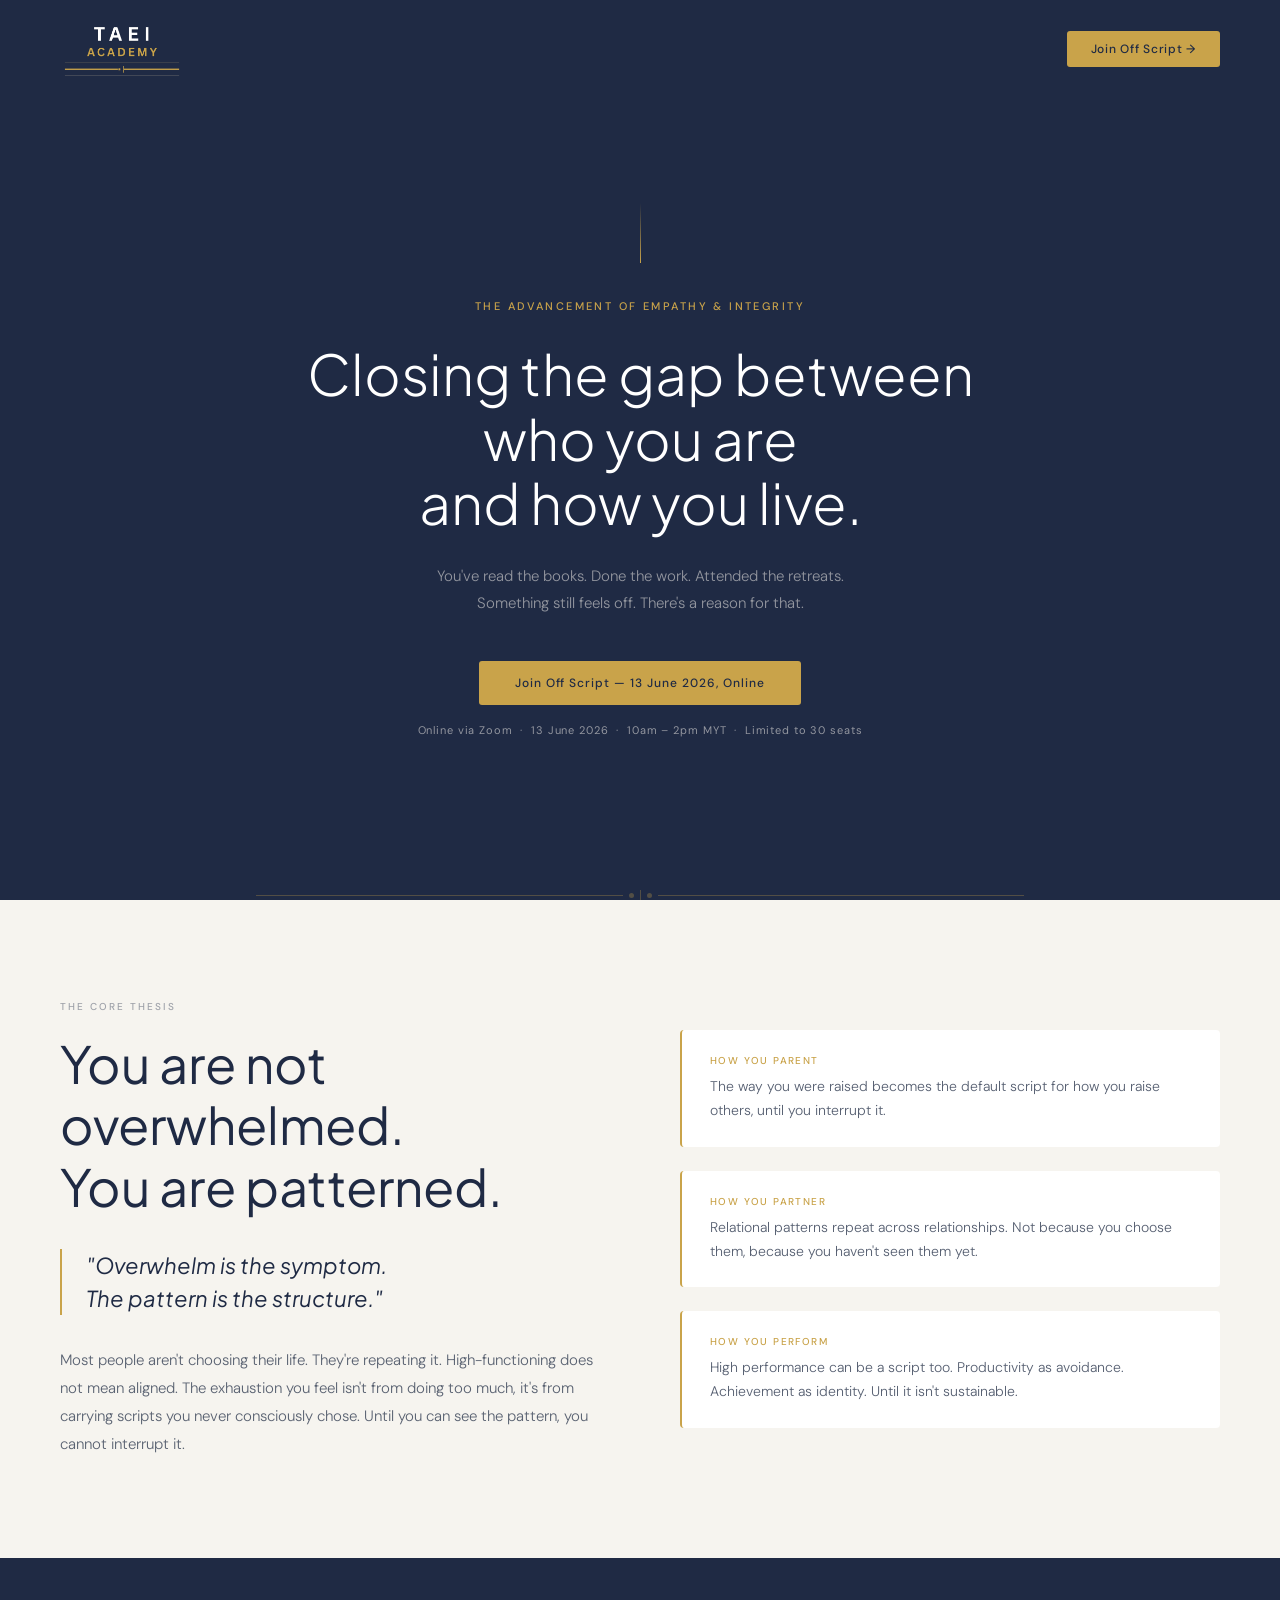
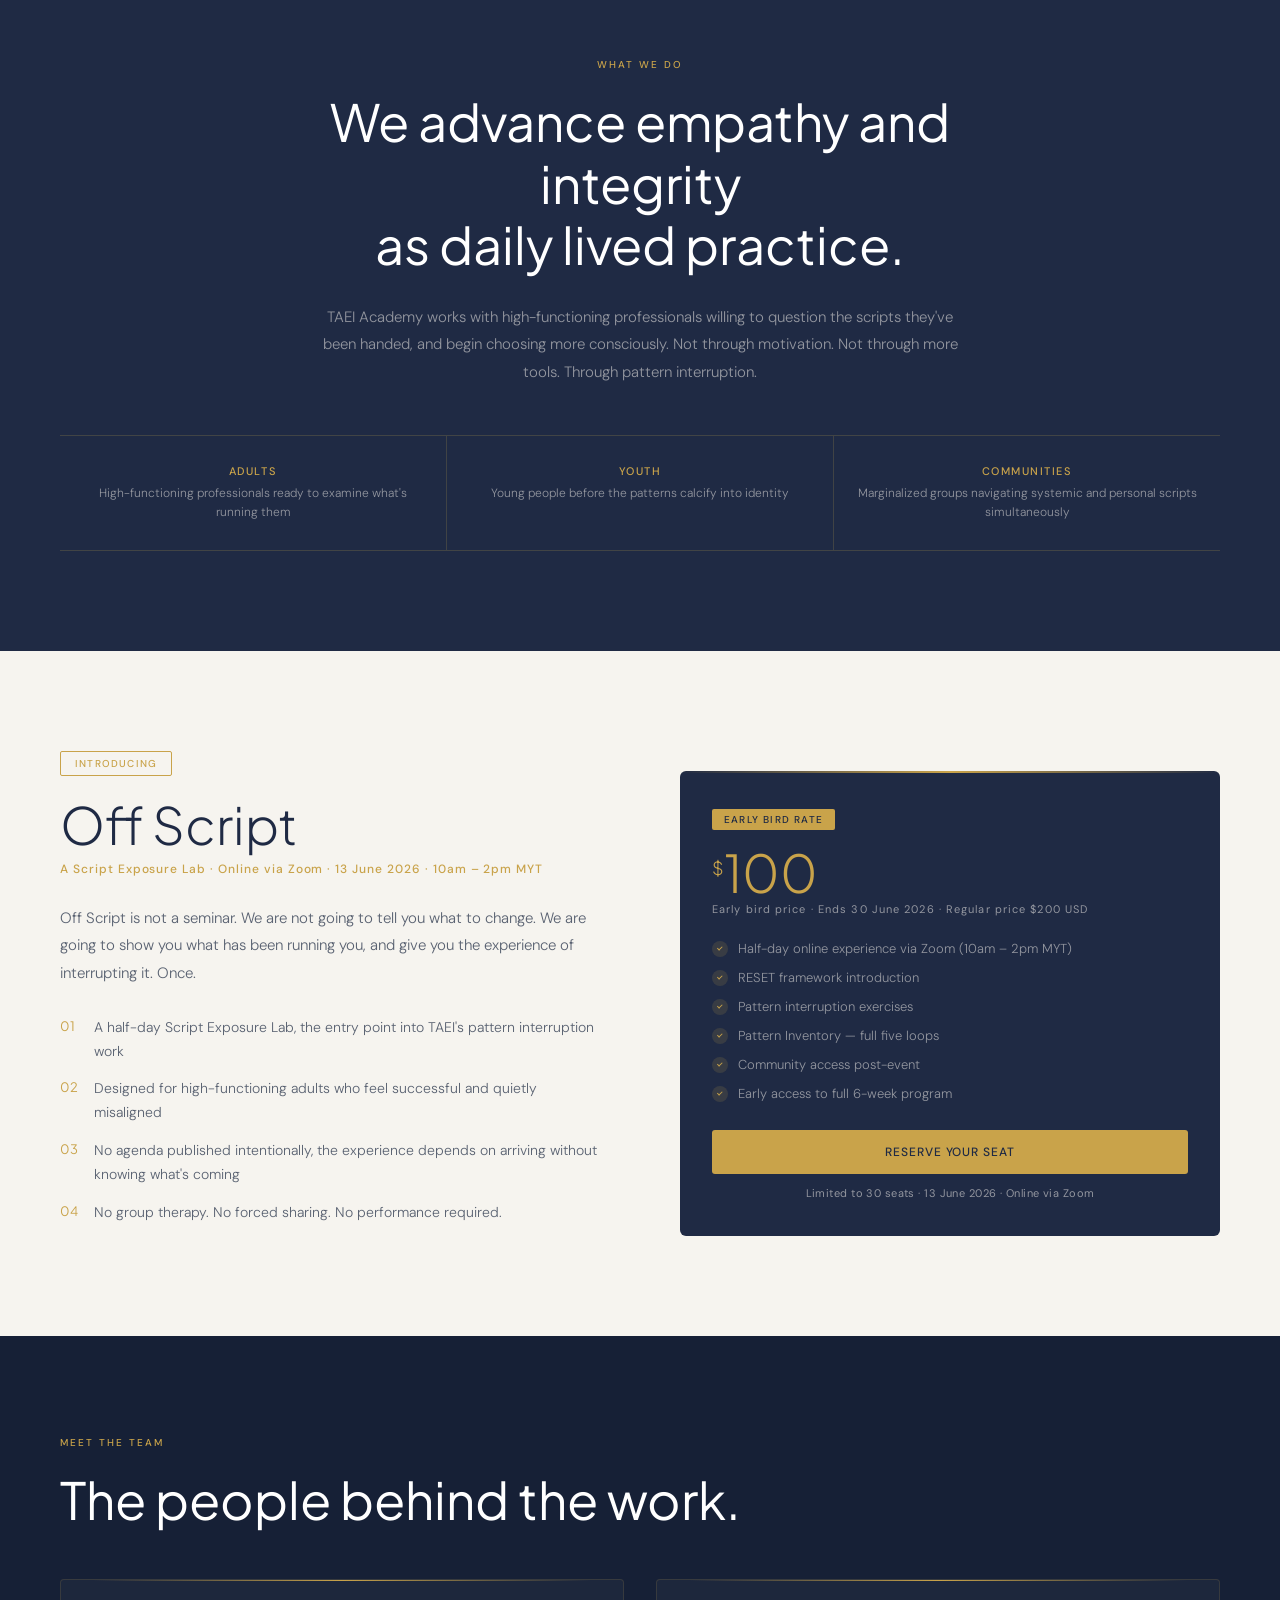
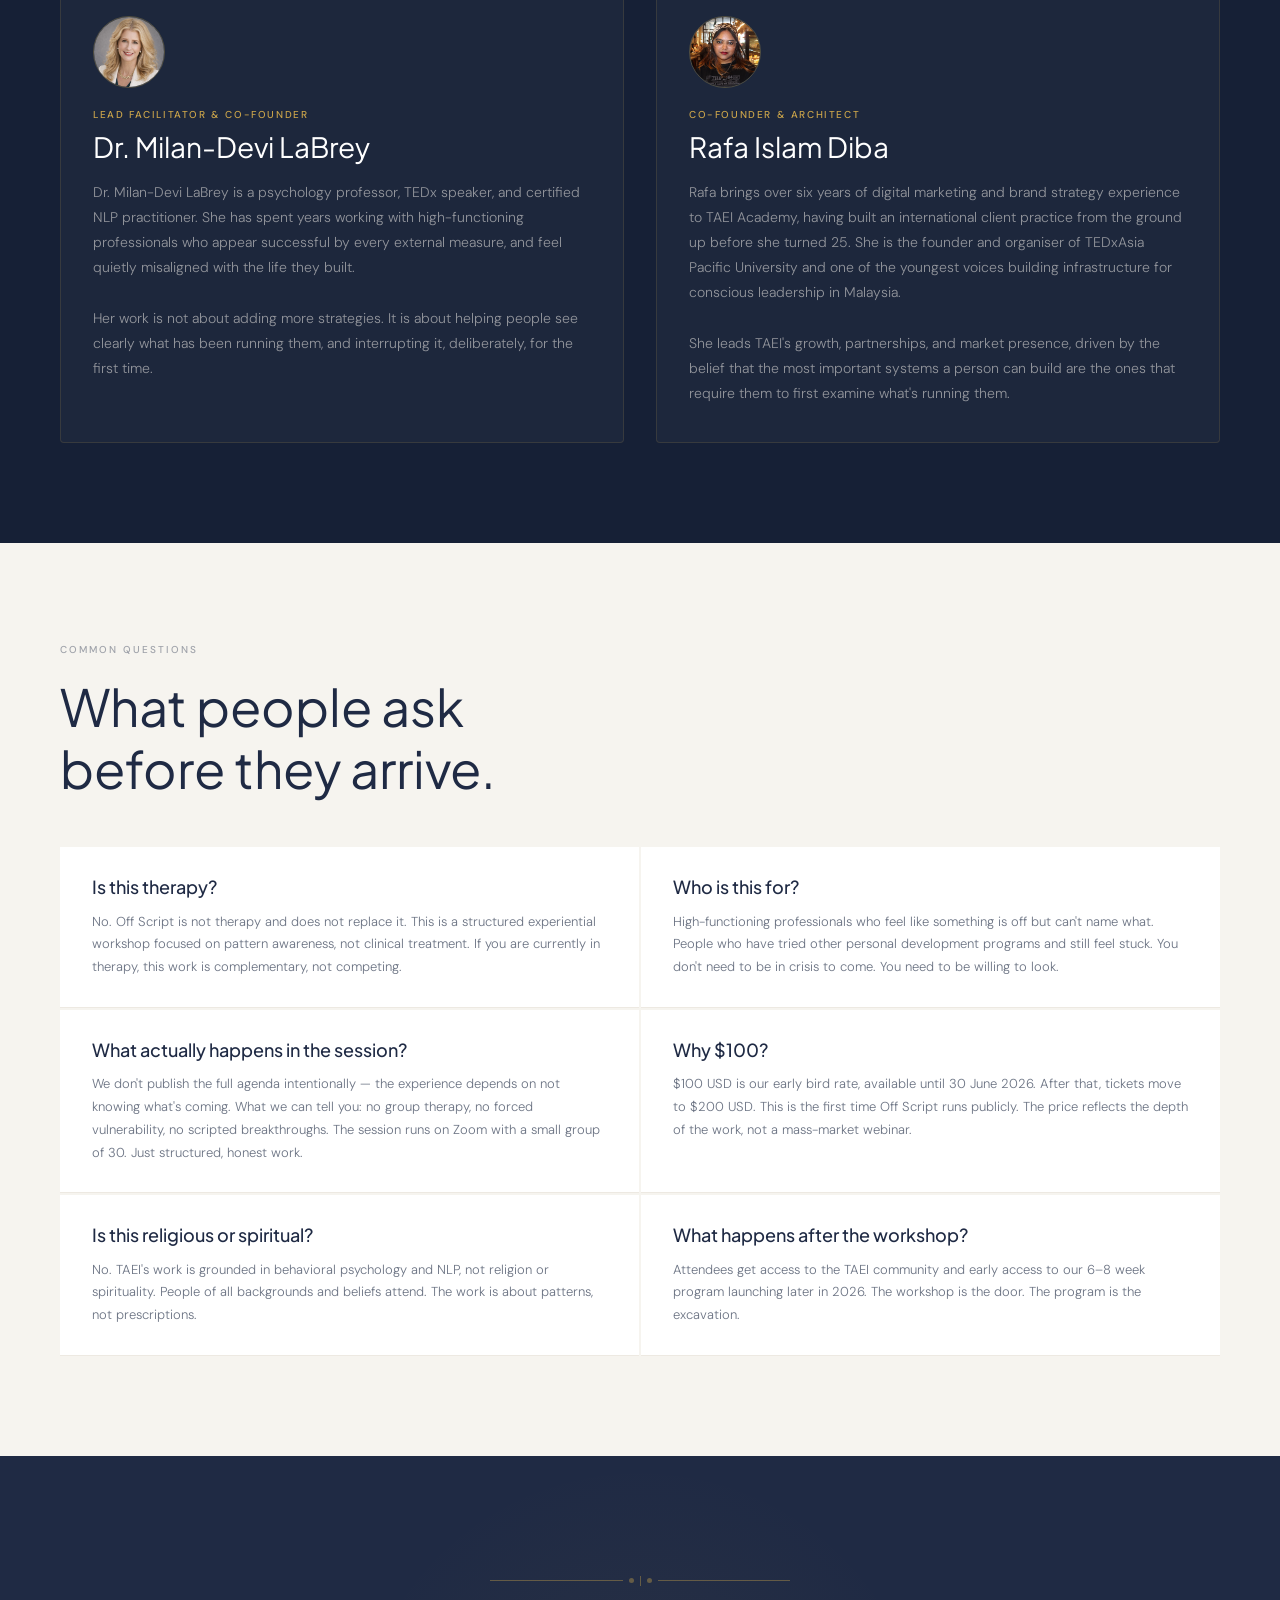
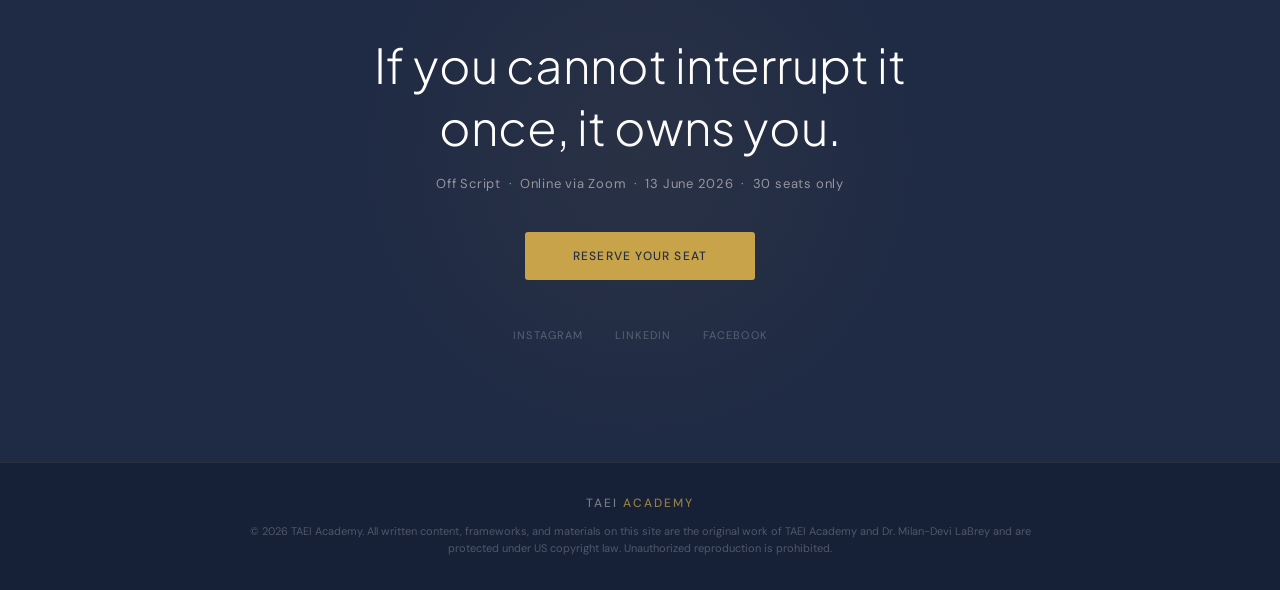
==== commit 724fe429: "Update index.html" ====
--- a/index.html
+++ b/index.html
@@ -5,8 +5,8 @@
 <meta name="viewport" content="width=device-width, initial-scale=1.0">
 
 <!-- ══ PRIMARY SEO META TAGS ══ -->
-<title>TAEI Academy | Pattern Interruption Workshop Kuala Lumpur | Off Script</title>
-<meta name="description" content="TAEI Academy helps high-functioning professionals see the unconscious patterns running their lives — and interrupt them. Join Off Script, our online Script Exposure Lab on 13 July 2026. Early bird $100 USD. Limited to 30 seats.">
+<title>TAEI Academy | Pattern Interruption Workshop | Off Script</title>
+<meta name="description" content="TAEI Academy helps high-functioning professionals see the unconscious patterns running their lives — and interrupt them. Join Off Script, our online Script Exposure Lab on 13 June 2026. Early bird $100 USD. Limited to 30 seats.">
 <meta name="keywords" content="pattern interruption, personal development workshopr, Off Script workshopL, TAEI Academy, executive burnout KL, NLP coaching Malaysia, unconscious patterns professionals, self awareness workshop Malaysia, leadership development KL, high functioning professionals burnout">
 <meta name="author" content="TAEI Academy">
 <meta name="robots" content="index, follow">
@@ -16,7 +16,7 @@
 <meta property="og:type" content="website">
 <meta property="og:url" content="https://www.taeiacademy.org/">
 <meta property="og:title" content="TAEI Academy | Pattern Interruption Workshop Kuala Lumpur">
-<meta property="og:description" content="Off Script is an online Script Exposure Lab for high-functioning professionals who feel successful by every external measure — and quietly misaligned with the life they built. 13 July 2026. Early bird $100 USD. 30 seats only.">
+<meta property="og:description" content="Off Script is an online Script Exposure Lab for high-functioning professionals who feel successful by every external measure — and quietly misaligned with the life they built. 13 June 2026. Early bird $100 USD. 30 seats only.">
 <meta property="og:image" content="https://www.taeiacademy.org/images/og-image.jpg">
 <meta property="og:image:width" content="1200">
 <meta property="og:image:height" content="630">
@@ -26,7 +26,7 @@
 <!-- ══ TWITTER CARD ══ -->
 <meta name="twitter:card" content="summary_large_image">
 <meta name="twitter:title" content="TAEI Academy | Pattern Interruption Workshop KL">
-<meta name="twitter:description" content="Off Script — An online Script Exposure Lab for high-functioning professionals. 13 July 2026. Early bird $100 USD. 30 seats only.">
+<meta name="twitter:description" content="Off Script — An online Script Exposure Lab for high-functioning professionals. 13 June 2026. Early bird $100 USD. 30 seats only.">
 <meta name="twitter:image" content="https://www.taeiacademy.org/images/og-image.jpg">
 
 <!-- ══ SCHEMA MARKUP, Structured Data for Google ══ -->
@@ -48,12 +48,12 @@
       "foundingDate": "2026",
       "address": {
         "@type": "PostalAddress",
-        "addressLocality": "Kuala Lumpur",
-        "addressCountry": "MY"
+        "addressLocality": "Dallas, Texas",
+        "addressCountry": "US"
       },
       "sameAs": [
         "https://www.linkedin.com/company/taeiacademy",
-        "https://www.instagram.com/taeiacademy",
+        "https://www.instagram.com/taeiacademy_",
         "https://www.facebook.com/taeiacademy"
       ]
     },
@@ -98,7 +98,7 @@
       "@id": "https://www.taeiacademy.org/#webpage",
       "url": "https://www.taeiacademy.org",
       "name": "TAEI Academy | Pattern Interruption Workshop Kuala Lumpur",
-      "description": "TAEI Academy helps high-functioning professionals in KL see the unconscious patterns running their lives. Join Off Script, 13 July 2026.",
+      "description": "TAEI Academy helps high-functioning professionals in KL see the unconscious patterns running their lives. Join Off Script, 13 June 2026.",
       "isPartOf": {
         "@id": "https://www.taeiacademy.org/#organization"
       }
@@ -160,8 +160,8 @@
     You've read the books. Done the work. Attended the retreats.<br>
     Something still feels off. There's a reason for that.
   </p>
-  <a href="#offscript" class="hero-btn" aria-label="Join Off Script online workshop">Join Off Script — 13 July 2026, Online</a>
-  <p class="hero-meta">Online via Zoom &nbsp;·&nbsp; 13 July 2026 &nbsp;·&nbsp; 10am – 2pm MYT &nbsp;·&nbsp; Limited to 30 seats</p>
+  <a href="#offscript" class="hero-btn" aria-label="Join Off Script online workshop">Join Off Script — 13 June 2026, Online</a>
+  <p class="hero-meta">Online via Zoom &nbsp;·&nbsp; 13 June 2026 &nbsp;·&nbsp; 10am – 2pm MYT &nbsp;·&nbsp; Limited to 30 seats</p>
   <div class="hero-bottom-rule" aria-hidden="true">
     <div class="hr-line"></div>
     <div class="hr-dot"></div>
@@ -229,7 +229,7 @@
   <div class="offscript-left">
     <span class="offscript-tag">Introducing</span>
     <h2 class="offscript-title">Off Script</h2>
-    <p class="offscript-subtitle">A Script Exposure Lab · Online via Zoom · 13 July 2026 · 10am – 2pm MYT</p>
+    <p class="offscript-subtitle">A Script Exposure Lab · Online via Zoom · 13 June 2026 · 10am – 2pm MYT</p>
     <p class="body-text body-dark">
       Off Script is not a seminar. We are not going to tell you what to change. We are going to show you what has been running you, and give you the experience of interrupting it. Once.
     </p>
@@ -265,7 +265,7 @@
       <div class="ticket-feature"><div class="tick"></div><span class="ticket-feature-text">Early access to full 6-week program</span></div>
       <!-- REPLACE href WITH YOUR LUMA TICKET LINK -->
       <a href="#" class="ticket-btn" aria-label="Reserve your seat for Off Script workshop">RESERVE YOUR SEAT</a>
-      <p class="ticket-note">Limited to 30 seats · 13 July 2026 · Online via Zoom</p>
+      <p class="ticket-note">Limited to 30 seats · 13 June 2026 · Online via Zoom</p>
     </div>
   </div>
 </section>
@@ -340,7 +340,7 @@
     <div class="hr-line"></div>
   </div>
   <h2 class="cta-hl">If you cannot interrupt it once, it owns you.</h2>
-  <p class="cta-sub">Off Script &nbsp;·&nbsp; Online via Zoom &nbsp;·&nbsp; 13 July 2026 &nbsp;·&nbsp; 30 seats only</p>
+  <p class="cta-sub">Off Script &nbsp;·&nbsp; Online via Zoom &nbsp;·&nbsp; 13 June 2026 &nbsp;·&nbsp; 30 seats only</p>
   <!-- REPLACE href WITH YOUR LUMA TICKET LINK -->
   <a href="#" class="cta-btn-main" aria-label="Reserve your seat for Off Script">RESERVE YOUR SEAT</a>
   <div class="cta-socials">
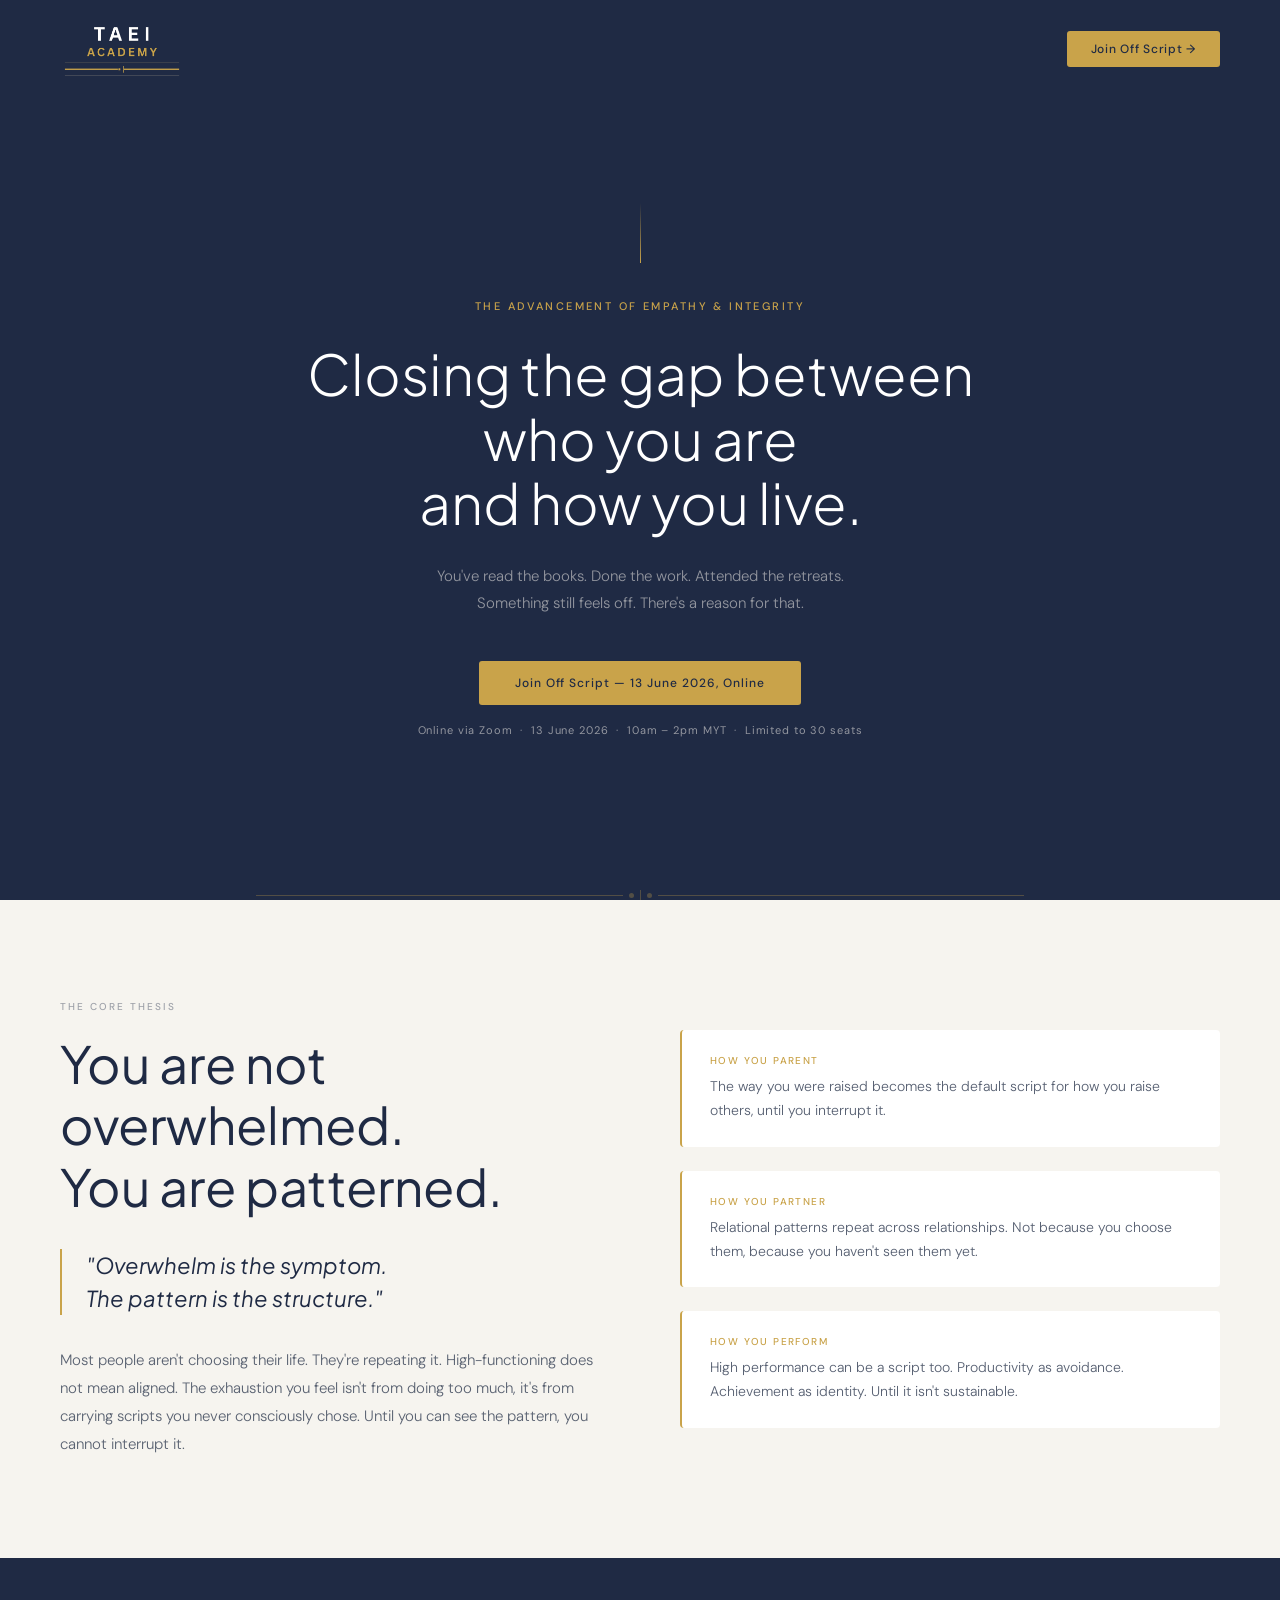
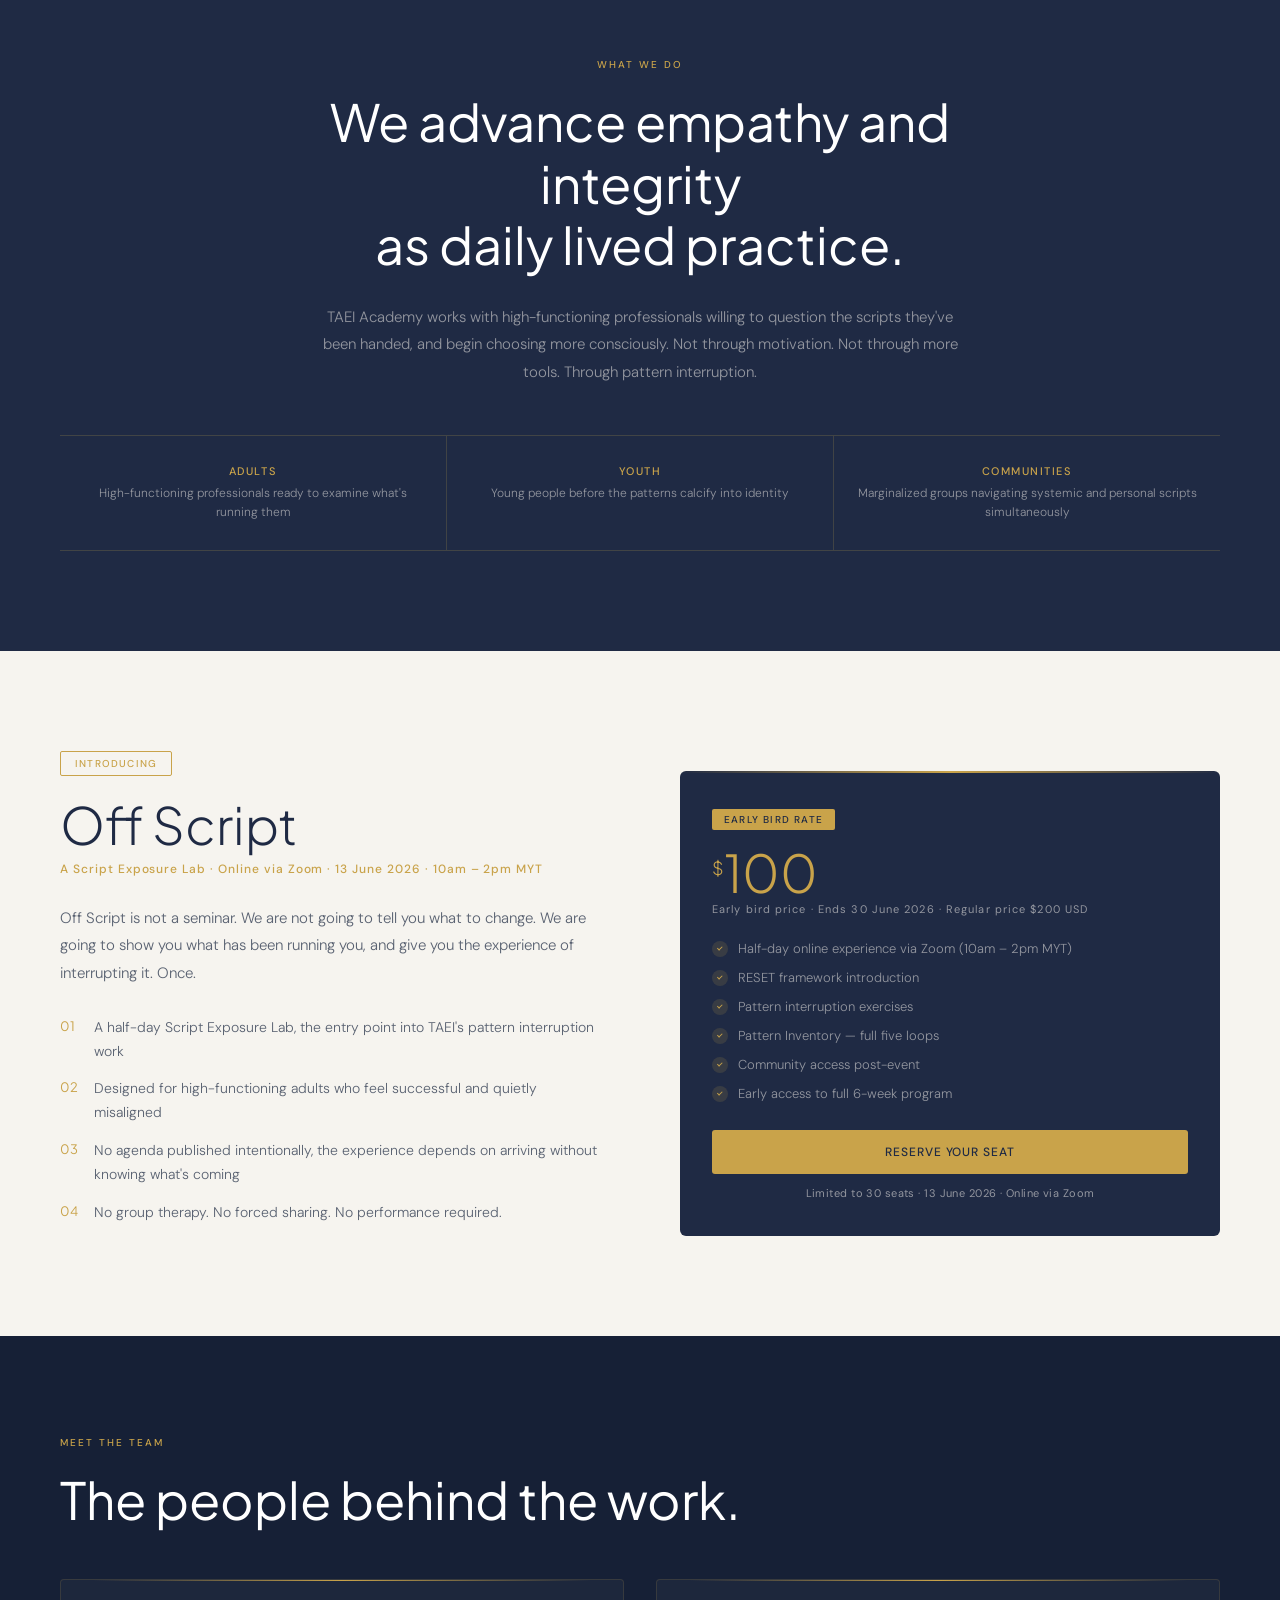
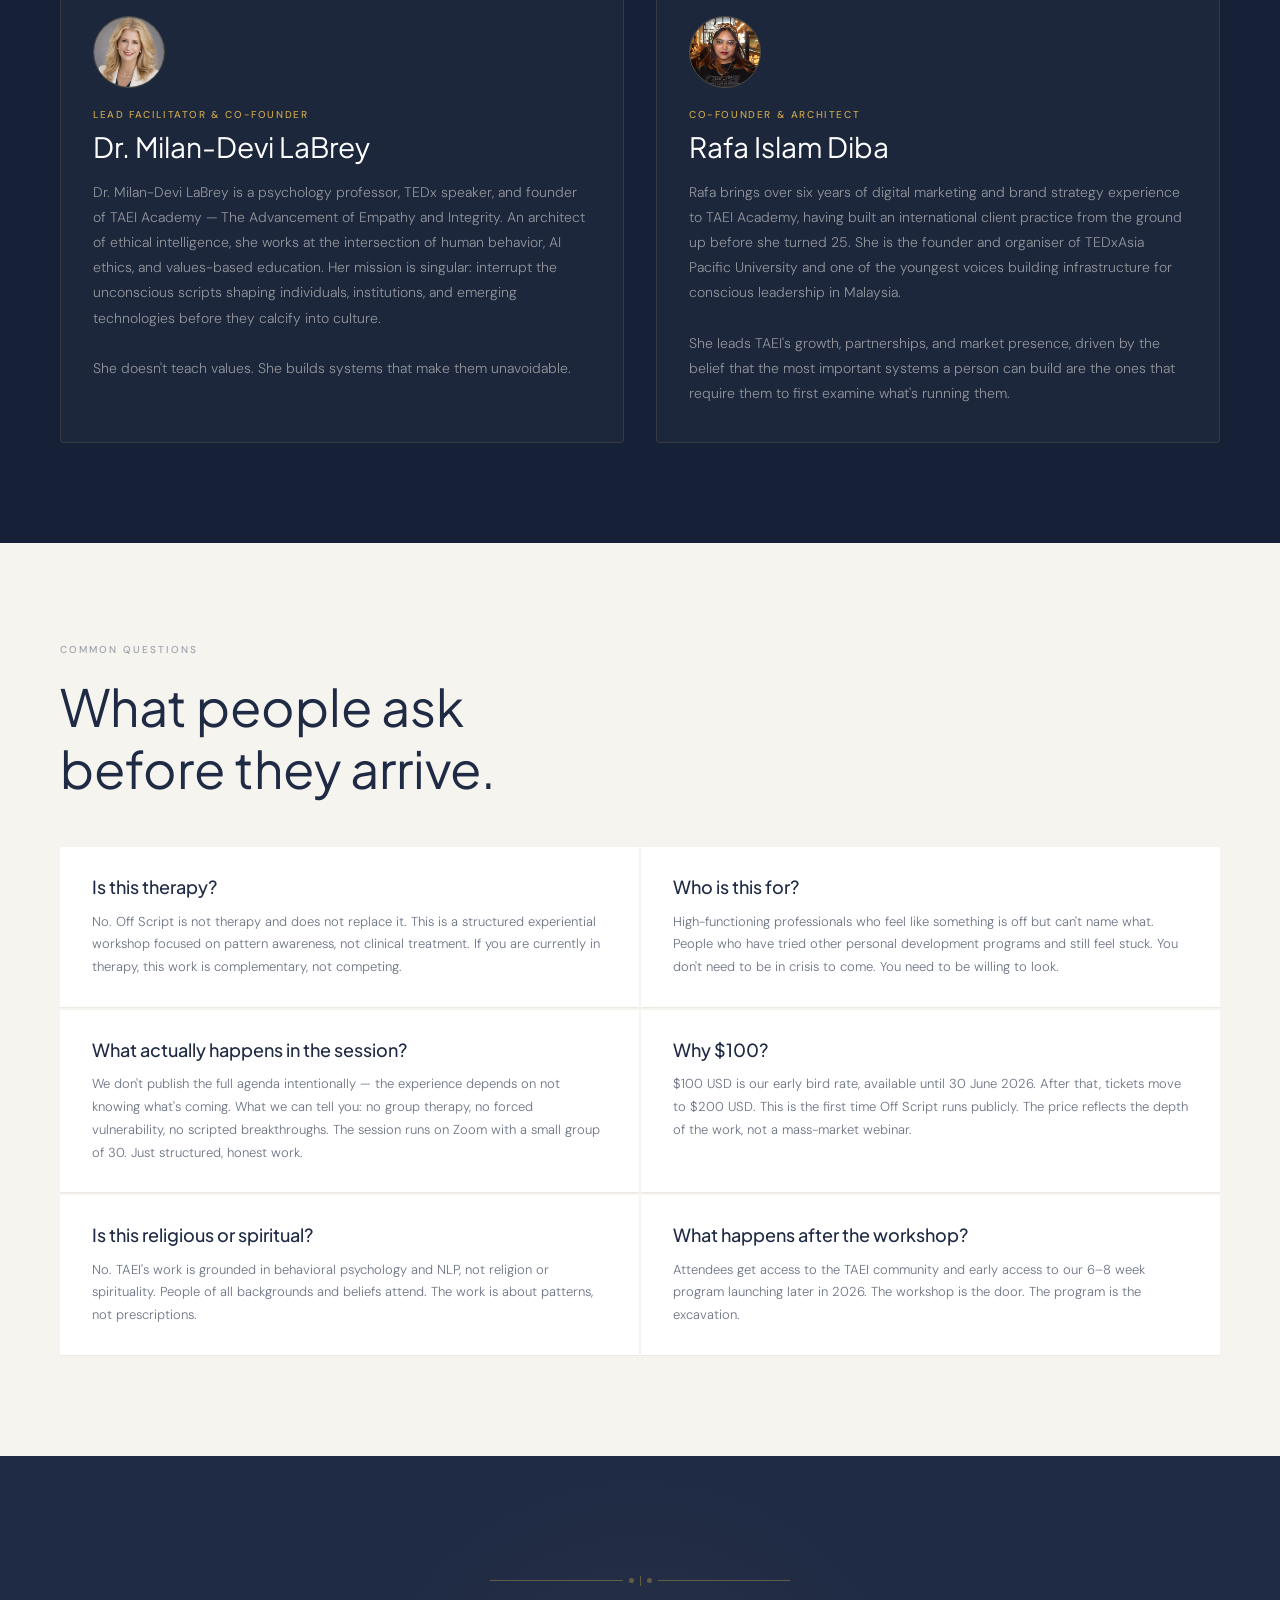
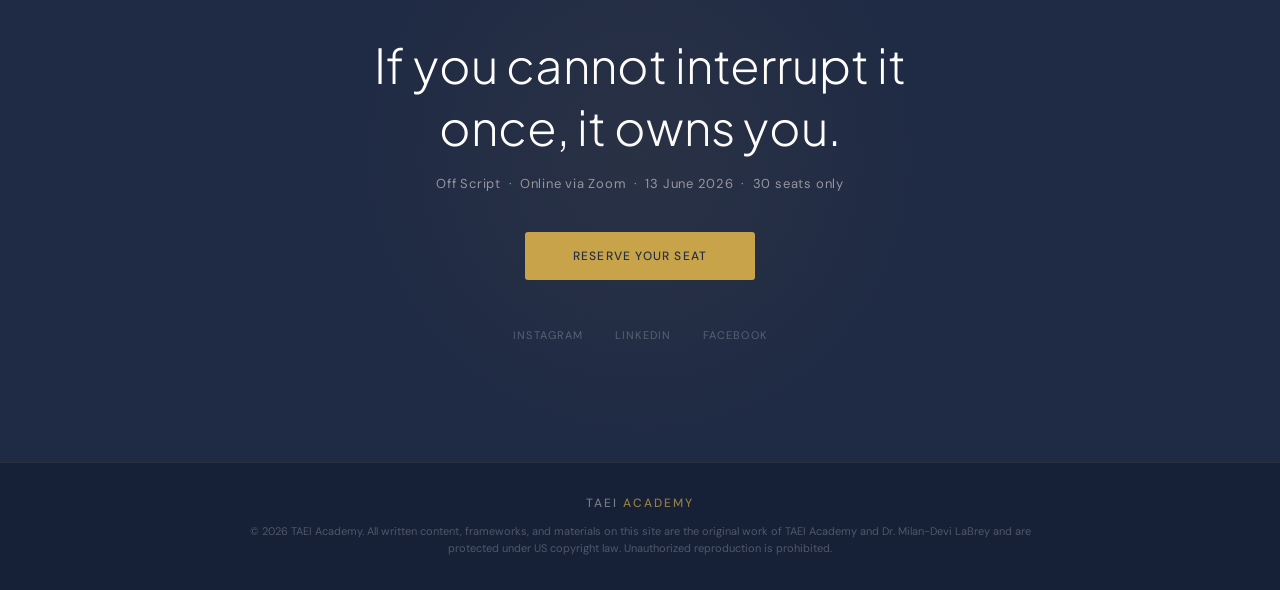
==== commit a90db198: "Update index.html" ====
--- a/index.html
+++ b/index.html
@@ -78,7 +78,7 @@
         "@type": "Person",
         "name": "Dr. Milan-Devi LaBrey",
         "jobTitle": "Lead Facilitator and Co-Founder, TAEI Academy",
-        "description": "Psychology professor, TEDx speaker, and certified NLP practitioner."
+        "description": "Psychology professor, TEDx speaker, and Co Founder, TAEI Academy"
       },
       "offers": {
         "@type": "Offer",
@@ -111,7 +111,7 @@
       "worksFor": {
         "@id": "https://www.taeiacademy.org/#organization"
       },
-      "description": "Psychology professor, TEDx speaker, NLP practitioner, and co-founder of TAEI Academy. Author of a forthcoming book on the scripts we inherit and the love we have yet to choose."
+      "description": "Psychology professor, TEDx speaker, Writer, and Co-founder of TAEI Academy. Author of a forthcoming book on the scripts we inherit and the love we have yet to choose."
     },
     {
       "@type": "Person",
@@ -264,7 +264,7 @@
       <div class="ticket-feature"><div class="tick"></div><span class="ticket-feature-text">Community access post-event</span></div>
       <div class="ticket-feature"><div class="tick"></div><span class="ticket-feature-text">Early access to full 6-week program</span></div>
       <!-- REPLACE href WITH YOUR LUMA TICKET LINK -->
-      <a href="#" class="ticket-btn" aria-label="Reserve your seat for Off Script workshop">RESERVE YOUR SEAT</a>
+      <a href="https://luma.com/63gstqri" class="ticket-btn" aria-label="Reserve your seat for Off Script workshop">RESERVE YOUR SEAT</a>
       <p class="ticket-note">Limited to 30 seats · 13 June 2026 · Online via Zoom</p>
     </div>
   </div>
@@ -282,8 +282,8 @@
       <div class="team-role">Lead Facilitator &amp; Co-Founder</div>
       <h3 class="team-name">Dr. Milan-Devi LaBrey</h3>
       <p class="team-bio">
-        Dr. Milan-Devi LaBrey is a psychology professor, TEDx speaker, and certified NLP practitioner. She has spent years working with high-functioning professionals who appear successful by every external measure, and feel quietly misaligned with the life they built.<br><br>
-        Her work is not about adding more strategies. It is about helping people see clearly what has been running them, and interrupting it, deliberately, for the first time.
+        Dr. Milan-Devi LaBrey is a psychology professor, TEDx speaker, and founder of TAEI Academy — The Advancement of Empathy and Integrity. An architect of ethical intelligence, she works at the intersection of human behavior, AI ethics, and values-based education. Her mission is singular: interrupt the unconscious scripts shaping individuals, institutions, and emerging technologies before they calcify into culture. <br><br>
+        She doesn't teach values. She builds systems that make them unavoidable.
       </p>
     </div>
     <div class="team-card">
@@ -342,7 +342,7 @@
   <h2 class="cta-hl">If you cannot interrupt it once, it owns you.</h2>
   <p class="cta-sub">Off Script &nbsp;·&nbsp; Online via Zoom &nbsp;·&nbsp; 13 June 2026 &nbsp;·&nbsp; 30 seats only</p>
   <!-- REPLACE href WITH YOUR LUMA TICKET LINK -->
-  <a href="#" class="cta-btn-main" aria-label="Reserve your seat for Off Script">RESERVE YOUR SEAT</a>
+  <a href="https://luma.com/63gstqri" class="cta-btn-main" aria-label="Reserve your seat for Off Script">RESERVE YOUR SEAT</a>
   <div class="cta-socials">
     <a href="https://instagram.com/taeiacademy" class="cta-social" target="_blank" rel="noopener noreferrer" aria-label="TAEI Academy on Instagram">Instagram</a>
     <a href="https://linkedin.com/company/taeiacademy" class="cta-social" target="_blank" rel="noopener noreferrer" aria-label="TAEI Academy on LinkedIn">LinkedIn</a>
